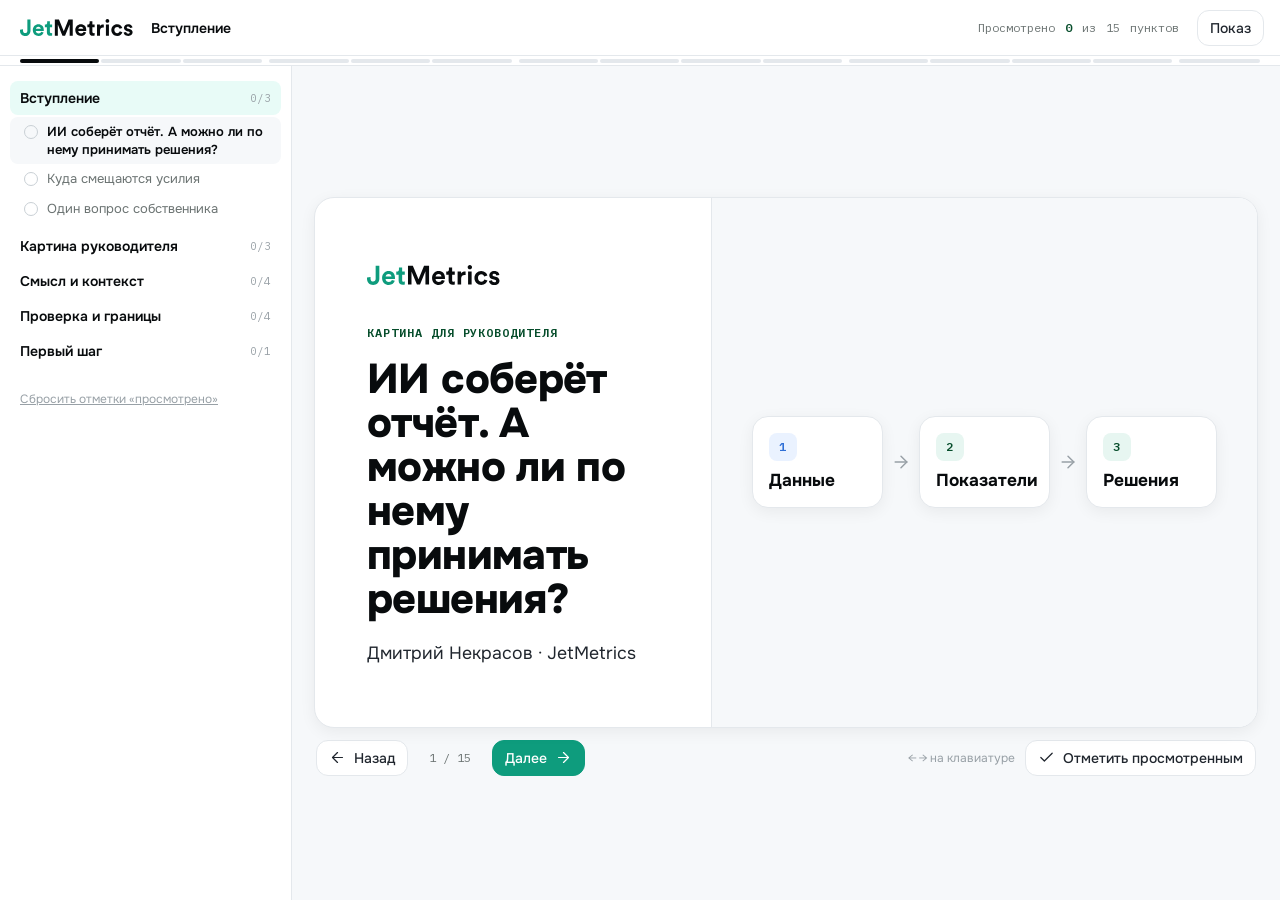
==== index.html @ c85885a0 "Create MIPIF analytics presentation" ====
<!doctype html>
<html lang="ru">
<head>
<meta charset="utf-8">
<meta name="viewport" content="width=device-width, initial-scale=1">
<meta name="robots" content="noindex,nofollow">
<meta name="theme-color" content="#F6F8FA">
<title>ИИ в аналитике и отчётности девелопера · JetMetrics</title>
<style>
@font-face{font-family:Onest;src:url([data-uri]) format('woff2');font-style:normal;font-weight:100 900;font-display:swap}
@font-face{font-family:'IBM Plex Mono';src:url([data-uri]) format('woff2');font-style:normal;font-weight:400;font-display:swap}
@font-face{font-family:'IBM Plex Mono';src:url([data-uri]) format('woff2');font-style:normal;font-weight:600;font-display:swap}


:root{
  --jm-green:#0E9C7D;--jm-green-press:#0B7D64;--jm-green-deep:#064D2B;--jm-green-tint:#E7F6F1;--jm-green-tint-soft:#E8FBF7;
  --jm-coral:#FF5C60;--jm-coral-text:#DC4048;--jm-coral-tint:#FDE9EA;
  --jm-yellow:#FFC700;--jm-yellow-text:#A07A00;--jm-yellow-tint:#FFF4D6;
  --jm-blue:#4991FF;--jm-blue-text:#2F6FD6;--jm-blue-tint:#EAF2FF;
  --jm-purple:#9B6BDF;--jm-purple-tint:#F3ECFC;
  --jm-ink:#080B0D;--jm-text:#20262E;--jm-muted:#6B7372;--jm-faint:#98A0A6;
  --jm-line:#E4E8EC;--jm-line-soft:#EEF1F3;--jm-bg:#F6F8FA;--jm-surface:#FFFFFF;
  --jm-font-sans:'Onest',system-ui,-apple-system,'Segoe UI',Roboto,sans-serif;
  --jm-font-mono:'IBM Plex Mono',ui-monospace,Menlo,Consolas,monospace;
  --jm-r-sm:8px;--jm-r-md:12px;--jm-r-lg:16px;--jm-r-xl:20px;--jm-r-pill:999px;
  --jm-e2:0 4px 16px rgba(8,11,13,.06);--jm-e3:0 10px 32px rgba(8,11,13,.10);
  --jm-ease:cubic-bezier(.2,.6,.2,1);
  color-scheme:light;
}
.tone-good{--c:var(--jm-green);--ct:var(--jm-green-deep);--cb:var(--jm-green-tint)}
.tone-bad{--c:var(--jm-coral);--ct:var(--jm-coral-text);--cb:var(--jm-coral-tint)}
.tone-fix{--c:var(--jm-yellow);--ct:var(--jm-yellow-text);--cb:var(--jm-yellow-tint)}
.tone-info{--c:var(--jm-blue);--ct:var(--jm-blue-text);--cb:var(--jm-blue-tint)}
.tone-mute{--c:#8A9399;--ct:#4E575C;--cb:#EEF1F3}
.tone-own{--c:var(--jm-purple);--ct:#6A3FB0;--cb:var(--jm-purple-tint)}
.tone-line{--c:#B8C0C6;--ct:#5A6368;--cb:#FFFFFF}
.tone-cover,.tone-end{--c:var(--jm-green);--ct:var(--jm-green-deep);--cb:var(--jm-green-tint)}
*{box-sizing:border-box}
html,body{margin:0;height:100%}
body{font-family:var(--jm-font-sans);color:var(--jm-text);background:var(--jm-bg);-webkit-font-smoothing:antialiased;overflow:hidden}
button{font:inherit;cursor:pointer;color:inherit}
a{color:var(--jm-green-deep)}
.ic{width:20px;height:20px;flex:none}
.app{display:grid;grid-template-rows:56px 10px minmax(0,1fr);height:100vh;height:100dvh}

/* шапка */
.top{display:flex;align-items:center;gap:18px;padding:0 16px 0 20px;background:#fff;border-bottom:1px solid var(--jm-line);min-width:0}
.brand{display:flex;align-items:center;gap:12px;flex:none}
.brand .jm-logo{height:17px;width:auto;display:block}.brand .ax-logo{height:21px;width:auto;display:block}
.brand .sep{width:1px;height:20px;background:var(--jm-line)}
.crumb{flex:1;min-width:0;font-size:.875rem;color:var(--jm-muted);white-space:nowrap;overflow:hidden;text-overflow:ellipsis}
.crumb b{color:var(--jm-ink);font-weight:600}
.prog{display:flex;align-items:center;gap:10px;font-family:var(--jm-font-mono);font-size:.75rem;color:var(--jm-muted);flex:none}
.prog b{color:var(--jm-green-deep);font-weight:600}
.ibtn{display:inline-flex;align-items:center;gap:8px;height:36px;padding:0 12px;border-radius:var(--jm-r-md);border:1px solid var(--jm-line);background:#fff;font-size:.875rem;font-weight:500}
.ibtn:hover{border-color:#CBD3D9}
.ibtn.menu{display:none}

/* полоса прогресса: сегмент = слайд */
.segs{display:flex;gap:2px;padding:3px 20px 3px;background:#fff;border-bottom:1px solid var(--jm-line)}
.segs .g{display:flex;gap:2px;flex:var(--n) 1 0;min-width:0}
.segs .g+.g{margin-left:5px}
.segs button{flex:1;min-width:2px;height:4px;border:0;padding:0;border-radius:2px;background:var(--jm-line);transition:background .3s}
.segs button.seen{background:var(--jm-green)}
.segs button.cur{background:var(--jm-ink);height:4px}
.segs button:hover{background:var(--jm-green-press)}

.main{display:grid;grid-template-columns:292px minmax(0,1fr);min-height:0}
/* оглавление */
.side{background:#fff;border-right:1px solid var(--jm-line);overflow:auto;padding:14px 10px 24px}
.sd-part{font-family:var(--jm-font-mono);font-size:.6875rem;letter-spacing:.08em;text-transform:uppercase;color:var(--jm-faint);font-weight:600;margin:18px 10px 6px}
.sd-part:first-child{margin-top:4px}
.sd-sec{margin:1px 0}
.sd-h{display:flex;align-items:center;gap:8px;width:100%;text-align:left;border:0;background:none;padding:8px 10px;border-radius:var(--jm-r-sm);font-size:.875rem;font-weight:600;color:var(--jm-ink)}
.sd-h:hover{background:var(--jm-bg)}
.sd-h .t{flex:1;min-width:0}
.sd-h .c{font-family:var(--jm-font-mono);font-size:.6875rem;font-weight:500;color:var(--jm-faint);flex:none}
.sd-h .c.done{color:var(--jm-green)}
.sd-sec.cur>.sd-h{background:var(--jm-green-tint-soft)}
.sd-sec ol{list-style:none;margin:2px 0 6px;padding:0;display:none}
.sd-sec.open ol{display:block}
.sd-sec li{display:flex;gap:9px;align-items:flex-start;padding:6px 10px 6px 14px;border-radius:var(--jm-r-sm);font-size:.8125rem;line-height:1.35;color:var(--jm-muted);cursor:pointer}
.sd-sec li:hover{background:var(--jm-bg);color:var(--jm-text)}
.sd-sec li i{width:14px;height:14px;border-radius:50%;border:1.5px solid #C9D0D5;flex:none;margin-top:2px;position:relative}
.sd-sec li.seen i{background:var(--jm-green);border-color:var(--jm-green)}
.sd-sec li.seen i::after{content:'';position:absolute;left:3.5px;top:1px;width:3px;height:6px;border:solid #fff;border-width:0 1.5px 1.5px 0;transform:rotate(45deg)}
.sd-sec li.cur{background:var(--jm-bg);color:var(--jm-ink);font-weight:600}
.sd-reset{margin:22px 10px 0;font-size:.75rem;color:var(--jm-faint);background:none;border:0;padding:0;text-decoration:underline}
.warns{margin:0 4px 12px;padding:10px 12px;border-radius:var(--jm-r-md);background:var(--jm-coral-tint);color:var(--jm-coral-text);font-size:.75rem}
.warns ul{margin:6px 0 0;padding-left:16px}

/* слайды */
.deck{position:relative;min-height:0;display:flex;flex-direction:column;padding:18px 22px 12px}
.slides{flex:1;min-height:0;position:relative}
.slide{position:absolute;inset:0;display:none;background:#fff;border:1px solid var(--jm-line);border-radius:var(--jm-r-xl);box-shadow:var(--jm-e2);overflow:hidden}
.slide.is-active{display:grid;grid-template-columns:minmax(320px,34%) minmax(0,1fr);animation:fade .3s var(--jm-ease)}
@keyframes fade{from{opacity:0;transform:translateY(6px)}to{opacity:1;transform:none}}
.txt{padding:34px 34px 28px 38px;overflow:auto;display:flex;flex-direction:column;gap:14px;min-height:0}
.txt>*{margin:0}
.eyebrow{display:flex;flex-wrap:wrap;align-items:center;gap:8px;font-family:var(--jm-font-mono);font-size:.6875rem;letter-spacing:.07em;text-transform:uppercase;color:var(--jm-muted);font-weight:600}
.eyebrow .sec{margin-right:4px}
.tchip,.schip{display:inline-flex;align-items:center;height:22px;padding:0 9px;border-radius:var(--jm-r-pill);font-size:.625rem;letter-spacing:.06em}
.tchip{background:var(--cb);color:var(--ct)}
.schip{border:1px solid currentColor}
.schip.crit{background:var(--jm-coral);border-color:var(--jm-coral);color:#fff}
.schip.mid{color:var(--jm-coral-text)}
.schip.low{color:var(--jm-muted)}
h1{font-size:2.6rem;line-height:1.06;font-weight:800;color:var(--jm-ink);letter-spacing:-.015em}
h2{font-size:1.625rem;line-height:1.16;font-weight:800;color:var(--jm-ink);letter-spacing:-.01em}
.txt p{line-height:1.55;font-size:.9688rem}
.txt p.lead{font-size:1.0625rem;color:var(--jm-text)}
.txt ul,.txt ol{margin:0;padding-left:20px;line-height:1.5;font-size:.9375rem}
.txt li+li{margin-top:5px}
.txt table{border-collapse:collapse;font-size:.8125rem;width:100%}
.txt th,.txt td{border-bottom:1px solid var(--jm-line);padding:6px 8px;text-align:left;vertical-align:top}
.txt th{font-family:var(--jm-font-mono);font-size:.6875rem;text-transform:uppercase;letter-spacing:.05em;color:var(--jm-muted)}
.txt strong{color:var(--jm-ink)}
.blk{background:var(--cb,var(--jm-bg));border-radius:var(--jm-r-md);padding:12px 16px}
.blk p{margin:0;font-size:.9375rem}
.blk p+p{margin-top:8px}
.blk-label{font-family:var(--jm-font-mono);font-size:.625rem;letter-spacing:.08em;text-transform:uppercase;color:var(--ct,var(--jm-muted));font-weight:600;margin-bottom:6px}
.blk-ex{--c:#B8C0C6;--ct:#5A6368;--cb:var(--jm-bg)}
.blk-ok{--c:var(--jm-green);--ct:var(--jm-green-deep);--cb:var(--jm-green-tint-soft)}
.blk-why{--c:var(--jm-coral);--ct:var(--jm-coral-text);--cb:#FFF5F5}
.blk-note{--c:var(--jm-yellow);--ct:var(--jm-yellow-text);--cb:#FFFBEE}
.blk-q{--c:var(--jm-blue);--ct:var(--jm-blue-text);--cb:#F5F9FF}
.note{font-size:.8125rem;line-height:1.45;background:#FFF8DC;border:1px dashed #E0B800;border-radius:var(--jm-r-md);padding:8px 12px;color:#5C4A00}
.draft-line{font-family:var(--jm-font-mono);font-size:.6875rem;color:var(--jm-faint)}
.draft-line a{color:var(--jm-faint)}
.draft-tag{position:absolute;left:12px;top:10px;font-family:var(--jm-font-mono);font-size:.625rem;color:var(--jm-faint)}

/* обложка и финал */
.slide.t-cover.is-active,.slide.t-end.is-active{grid-template-columns:minmax(360px,42%) minmax(0,1fr)}
.t-cover .txt,.t-end .txt{justify-content:center;padding:48px 44px 40px 52px;gap:18px}
.cover-brand{display:flex;align-items:center;gap:14px;margin-bottom:22px}
.cover-brand .jm-logo{height:20px}.cover-brand .ax-logo{height:26px}.cover-brand .sep{width:1px;height:24px;background:var(--jm-line)}
.cover-kicker{font-family:var(--jm-font-mono);font-size:.75rem;letter-spacing:.08em;text-transform:uppercase;color:var(--jm-green-deep);font-weight:600}
.cover-meta{font-family:var(--jm-font-mono);font-size:.75rem;color:var(--jm-muted);margin-top:12px}

/* визуал */
.vis{position:relative;background:var(--jm-bg);border-left:1px solid var(--jm-line);min-height:0;overflow:hidden}
.vis-empty{position:absolute;inset:0;display:grid;place-items:center;color:var(--jm-coral-text);font-family:var(--jm-font-mono);font-size:.8125rem}
.b-host{position:absolute;inset:0;cursor:grab;touch-action:none}
.b-host.drag{cursor:grabbing}
.b-host svg{width:100%;height:100%;display:block;background:#fff}
.b-ctr{position:absolute;right:12px;bottom:12px;display:flex;gap:4px;background:#fff;border:1px solid var(--jm-line);border-radius:var(--jm-r-md);padding:3px;box-shadow:var(--jm-e2)}
.b-ctr button{width:32px;height:32px;border:0;background:none;border-radius:var(--jm-r-sm);display:grid;place-items:center;color:var(--jm-muted)}
.b-ctr button:hover{background:var(--jm-bg);color:var(--jm-ink)}
.b-ctr .ic{width:17px;height:17px}
.b-hint{position:absolute;left:12px;bottom:14px;max-width:min(380px,calc(100% - 200px));font-size:.6875rem;line-height:1.35;color:var(--jm-faint);pointer-events:none}
.b-cap{position:absolute;left:12px;top:12px;max-width:min(70%,520px);background:rgba(255,255,255,.94);border:1px solid var(--jm-line);border-radius:var(--jm-r-md);padding:7px 11px;font-size:.8125rem;line-height:1.4;box-shadow:var(--jm-e2)}
.b-cap p{margin:0}
.b-legend{position:absolute;left:12px;top:12px;display:flex;flex-direction:column;gap:6px;background:rgba(255,255,255,.95);border:1px solid var(--jm-line);border-radius:var(--jm-r-md);padding:10px 12px;box-shadow:var(--jm-e2);font-size:.8125rem;max-width:300px}
.b-legend .lg{display:flex;align-items:center;gap:8px;line-height:1.3;text-align:left;border:0;background:none;padding:2px 0}
.b-legend .lg i{width:12px;height:12px;border-radius:3px;background:var(--cb);border:2px solid var(--c);flex:none}
.b-legend.inter .lg{cursor:pointer;border-radius:6px;padding:3px 6px;margin:0 -6px}
.b-legend.inter .lg:hover{background:var(--jm-bg)}
.b-legend.inter .lg.off{opacity:.35}
.b-legend .lg b{font-family:var(--jm-font-mono);font-weight:500;color:var(--jm-faint);font-size:.6875rem}
.b-lbls{position:absolute;inset:0;pointer-events:none;z-index:3;overflow:hidden}
.b-lbls .lb{position:absolute;transform:translate(-50%,-50%);background:#fff;border:2px solid var(--c);border-radius:8px;padding:4px 7px;font-size:11.5px;line-height:1.25;font-weight:600;color:var(--jm-ink);text-align:center;box-shadow:var(--jm-e2);animation:lbin .4s 1s both;transition:opacity .2s}
.b-lbls .lb.acc{background:var(--cb)}
.b-lbls .lb.hide,.b-lbls .lb.crowd{visibility:hidden}
@keyframes lbin{from{opacity:0}to{opacity:1}}
.b-pop{position:absolute;z-index:5;max-width:320px;background:#fff;border:1px solid var(--jm-line);border-radius:var(--jm-r-md);box-shadow:var(--jm-e3);padding:12px 14px;font-size:.8125rem;line-height:1.45;pointer-events:none}
.b-pop .k{display:inline-block;font-family:var(--jm-font-mono);font-size:.625rem;letter-spacing:.06em;text-transform:uppercase;padding:2px 8px;border-radius:var(--jm-r-pill);background:var(--cb);color:var(--ct);margin-bottom:6px}
.b-pop .t{font-weight:700;color:var(--jm-ink);margin-bottom:4px}
/* слой поверх доски */
#board .veil{fill:#F6F8FA;opacity:0;animation:veil .7s .35s var(--jm-ease) forwards}
@keyframes veil{to{opacity:.84}}
#board .fr{fill:none;stroke:var(--c);stroke-width:3px;vector-effect:non-scaling-stroke;opacity:0;animation:frin .5s .55s var(--jm-ease) forwards}
#board .fr.acc{stroke-width:4.5px;animation:frin .5s .55s var(--jm-ease) forwards,pulse 1.8s 1.1s ease-in-out infinite}
@keyframes frin{to{opacity:1}}
@keyframes pulse{0%,100%{stroke-opacity:1}50%{stroke-opacity:.35}}
#board .halo{fill:var(--c);opacity:0;animation:halo .6s .6s forwards}
@keyframes halo{to{opacity:.12}}
#board .a-hl path{stroke:var(--c);stroke-width:4px}
#board .a-hl path[data-h]{fill:var(--c)}
#board .a-hl{opacity:0;animation:frin .5s .8s forwards}
#board .ly{fill:var(--cb);fill-opacity:.85;stroke:var(--c);stroke-width:3px;vector-effect:non-scaling-stroke;opacity:0;animation:frin .6s var(--d) var(--jm-ease) forwards}
#board .ly-veil{fill:#fff;opacity:.55}
#board .ib{fill:var(--cb);fill-opacity:.6;stroke:var(--c);stroke-width:2px;vector-effect:non-scaling-stroke;cursor:pointer;transition:fill-opacity .2s,opacity .2s}
#board .ib:hover{fill-opacity:.95;stroke-width:4px}
#board .ib.off{opacity:.12}
#board .pin circle{fill:var(--jm-ink);stroke:#fff;stroke-width:2.5px}
#board .pin text{fill:#fff;font:700 14px var(--jm-font-mono);text-anchor:middle;dominant-baseline:central}
#board .pin{opacity:0;animation:frin .4s 1s forwards}
#board .idl{font:600 12px var(--jm-font-mono);fill:var(--ct)}

/* схемы */
.sc-wrap{position:absolute;inset:0;display:flex;flex-direction:column;justify-content:center;padding:36px 40px;overflow:auto}
.sc{width:100%;max-width:860px;margin:0 auto}
.sc-foot{max-width:860px;margin:14px auto 0;width:100%;font-size:.75rem;color:var(--jm-muted);font-style:italic}
.sc-foot p{margin:0}
.anim{opacity:0}
.slide.is-active .anim{animation:rise .55s var(--jm-ease) both;animation-delay:var(--d,0s)}
@keyframes rise{from{opacity:0;transform:translateY(10px)}to{opacity:1;transform:none}}
.ichip{width:40px;height:40px;border-radius:var(--jm-r-md);display:grid;place-items:center;background:var(--cb);color:var(--c);flex:none}
.ichip .ic{width:20px;height:20px}
.ichip.sm{width:26px;height:26px;border-radius:8px}.ichip.sm .ic{width:15px;height:15px}
.tone-fix .ichip,.ichip.tone-fix{color:var(--ct)}
/* карточки */
.sc-cards{display:grid;gap:14px;grid-template-columns:repeat(auto-fit,minmax(200px,1fr))}
.sc-cards.n4,.sc-cards.n2{grid-template-columns:repeat(2,1fr)}
.sc-card{background:#fff;border:1px solid var(--jm-line);border-radius:var(--jm-r-lg);padding:18px 18px 16px;display:flex;flex-direction:column;gap:8px;box-shadow:var(--jm-e2)}
.sc-card .t{font-weight:700;color:var(--jm-ink);font-size:1rem;line-height:1.3}
.sc-card .x{font-size:.875rem;line-height:1.45;color:var(--jm-text)}
.sc-card p{margin:0}
/* шаги */
.sc-steps{display:flex;align-items:stretch;gap:8px}
.sc-step{flex:1;background:#fff;border:1px solid var(--jm-line);border-radius:var(--jm-r-lg);padding:16px;display:flex;flex-direction:column;gap:8px;box-shadow:var(--jm-e2);min-width:0}
.sc-step .n{width:28px;height:28px;border-radius:8px;display:grid;place-items:center;background:var(--cb);color:var(--ct);font:600 .75rem var(--jm-font-mono)}
.sc-step .t{font-weight:700;color:var(--jm-ink);line-height:1.3;font-size:.9375rem}
.sc-step .x{font-size:.8125rem;line-height:1.45}
.sc-step p{margin:0}
.sc-arrow{display:grid;place-items:center;color:var(--jm-faint);flex:none}
/* пять шагов и больше в ряд не помещаются — столбиком, шаг строкой */
.sc-steps.n5,.sc-steps.n6{flex-direction:column;gap:2px}
.sc-steps.n5 .sc-arrow,.sc-steps.n6 .sc-arrow{height:16px}.sc-steps.n5 .sc-arrow .ic,.sc-steps.n6 .sc-arrow .ic{transform:rotate(90deg)}
.sc-steps.n5 .sc-step,.sc-steps.n6 .sc-step{display:grid;grid-template-columns:28px minmax(110px,150px) 1fr;align-items:center;column-gap:14px;padding:12px 16px}
/* поток */
.sc-flow{display:grid;grid-template-columns:1fr 70px 1fr;gap:10px 0;align-items:center}
.sc-flow .fh{font-family:var(--jm-font-mono);font-size:.6875rem;letter-spacing:.07em;text-transform:uppercase;color:var(--jm-muted);font-weight:600;padding:0 4px 4px}
.sc-flow .fh p{margin:0}
.sc-flow .fa,.sc-flow .fb{background:#fff;border:1px solid var(--jm-line);border-radius:var(--jm-r-md);padding:11px 14px;font-size:.875rem;line-height:1.35;box-shadow:var(--jm-e2)}
.sc-flow .fb{background:var(--cb);border-color:transparent;box-shadow:none;font-weight:600;color:var(--jm-ink)}
.sc-flow p{margin:0}
.sc-flow .fl{position:relative;height:20px;color:var(--c);display:flex;align-items:center}
.sc-flow .fl i{position:absolute;left:6px;right:14px;top:50%;height:2px;background:var(--c);transform-origin:left;transform:scaleX(0)}
.slide.is-active .sc-flow .fl i{animation:grow .4s var(--d) var(--jm-ease) forwards}
.sc-flow .fl .ic{position:absolute;right:0;width:18px;height:18px}
@keyframes grow{to{transform:scaleX(1)}}
/* дерево слева направо */
.sc-trees{display:flex;flex-direction:column;gap:26px}
.sc-trees.n2{gap:30px}
.sc-tree .cap{font-family:var(--jm-font-mono);font-size:.6875rem;letter-spacing:.07em;text-transform:uppercase;color:var(--jm-muted);font-weight:600;margin-bottom:10px}
.sc-tree .cap p{margin:0}
.sc-tree ul{list-style:none;margin:0 0 0 28px;padding:0;position:relative;display:flex;flex-direction:column}
.sc-tree ul.root{margin-left:0}
.sc-tree ul:not(.root)::before{content:'';position:absolute;left:-28px;top:50%;width:28px;border-top:2px solid #B8C0C6}
.sc-tree li{display:flex;align-items:center;position:relative;padding:7px 0 7px 24px}
.sc-tree ul.root>li{padding-left:0}
.sc-tree li::before{content:'';position:absolute;left:0;top:0;bottom:0;border-left:2px solid #B8C0C6}
.sc-tree li:first-child::before{top:50%}
.sc-tree li:last-child::before{bottom:50%}
.sc-tree li:only-child::before{display:none}
.sc-tree li::after{content:'';position:absolute;left:0;top:50%;width:24px;border-top:2px solid #B8C0C6}
.sc-tree ul.root>li::before,.sc-tree ul.root>li::after{display:none}
.sc-tree li.inf::after{border-top-style:dashed}
.sc-tree .tn{background:#fff;border:1.5px solid #CBD3D9;border-radius:var(--jm-r-md);padding:11px 15px;font-size:.9688rem;line-height:1.3;font-weight:600;color:var(--jm-ink);box-shadow:var(--jm-e2);max-width:250px;flex:none}
.sc-tree .tn p{margin:0}
.sc-tree ul.root>li>.tn{background:var(--jm-green-deep);color:#fff;border-color:var(--jm-green-deep)}
.sc-tree li.inf>.tn{border-style:dashed;font-weight:500}
.sc-tree li.acc>.tn{border-color:var(--jm-coral);box-shadow:0 0 0 4px var(--jm-coral-tint)}
.sc-tree .op{position:absolute;left:-10px;bottom:-11px;width:20px;height:20px;border-radius:50%;background:#fff;border:1.5px solid #B8C0C6;display:grid;place-items:center;font:700 .75rem var(--jm-font-mono);color:var(--jm-muted);z-index:1}
.sc-tree li:last-child>.op{display:none}
/* счёт */
.sc-count{display:grid;gap:14px;grid-template-columns:repeat(auto-fit,minmax(170px,1fr))}
.sc-num{background:#fff;border:1px solid var(--jm-line);border-radius:var(--jm-r-lg);padding:18px 18px 16px;box-shadow:var(--jm-e2)}
.sc-num .v{font-size:2.6rem;font-weight:800;line-height:1;color:var(--ct);letter-spacing:-.02em}
.sc-num .x{font-size:.875rem;line-height:1.4;margin-top:8px}
.sc-num p{margin:0}
/* рычаг */
.sc-lever{display:grid;grid-template-columns:1fr auto 1fr;gap:18px;align-items:center}
.lv-col{display:flex;flex-direction:column;gap:10px}
.lv-c{background:var(--jm-ink);color:#fff;border-radius:var(--jm-r-lg);padding:18px 20px;font-weight:700;text-align:center;max-width:220px;line-height:1.3}
.lv-c p{margin:0}
.lv-e{display:flex;gap:10px;align-items:flex-start;background:#fff;border:1px solid var(--jm-line);border-radius:var(--jm-r-md);padding:11px 13px;font-size:.875rem;line-height:1.4;box-shadow:var(--jm-e2)}
.lv-e p{margin:0}
.lv-e .sg{font:700 1rem var(--jm-font-mono);color:var(--ct);flex:none;width:14px}
/* сравнение */
.sc-compare{display:flex;flex-direction:column;gap:12px}
.cmp-h,.cmp-r{display:grid;grid-template-columns:minmax(140px,1.1fr) 1fr 1fr;gap:14px;align-items:center}
.cmp-h div{font-family:var(--jm-font-mono);font-size:.6875rem;letter-spacing:.07em;text-transform:uppercase;color:var(--jm-muted);font-weight:600}
.cmp-h p,.cmp-r p{margin:0}
.cmp-r .nm{font-size:.9375rem;font-weight:600;color:var(--jm-ink);line-height:1.3}
.cmp-r .bar{position:relative;height:34px;background:var(--jm-line-soft);border-radius:8px;overflow:hidden}
.cmp-r .bar i{position:absolute;left:0;top:0;bottom:0;width:0;background:#B8C0C6;border-radius:8px}
.cmp-r .bar.tone-good i,.cmp-r .bar.tone-bad i,.cmp-r .bar.tone-fix i,.cmp-r .bar.tone-info i{background:var(--c)}
.slide.is-active .cmp-r .bar i{animation:bar .8s var(--bd,.5s) var(--jm-ease) forwards}
@keyframes bar{to{width:var(--w)}}
.cmp-r .bar b{position:absolute;left:10px;top:50%;transform:translateY(-50%);font:600 .8125rem var(--jm-font-mono);color:var(--jm-ink);text-shadow:0 0 6px #fff}
/* разрез */
.sc-dim{display:flex;flex-direction:column;gap:14px}
.dm-t{font-weight:800;font-size:1.25rem;color:var(--jm-ink)}
.dm-t p{margin:0}
.dm-chips{display:flex;flex-wrap:wrap;gap:6px}
.dm-chip{border:1px solid var(--jm-line);background:#fff;border-radius:var(--jm-r-pill);padding:6px 13px;font-size:.8125rem}
.dm-chip p{margin:0}
.dm-chip.on{background:var(--jm-blue-tint);border-color:var(--jm-blue);color:var(--jm-blue-text);font-weight:600}
.dm-ps{position:relative;min-height:150px}
.dm-p{display:none;flex-direction:column;gap:9px}
.dm-p.on{display:flex;animation:fade .35s var(--jm-ease)}
.dm-r{display:grid;grid-template-columns:minmax(150px,1fr) 2fr;gap:12px;align-items:center}
.dm-r .nm{font-size:.875rem;line-height:1.3}
.dm-r .nm p{margin:0}
.dm-r .bar{position:relative;height:26px;background:var(--jm-line-soft);border-radius:7px;overflow:hidden}
.dm-r .bar b{position:absolute;left:10px;top:50%;transform:translateY(-50%);font:600 .8125rem var(--jm-font-mono);color:#fff}
.dm-r .bar i{display:block;height:100%;width:0;background:var(--jm-blue);border-radius:7px;animation:bar .7s .1s var(--jm-ease) forwards}
/* статусы */
.sc-status table{width:100%;border-collapse:separate;border-spacing:0;background:#fff;border:1px solid var(--jm-line);border-radius:var(--jm-r-lg);overflow:hidden;box-shadow:var(--jm-e2);font-size:.875rem}
.sc-status th{font-family:var(--jm-font-mono);font-size:.625rem;letter-spacing:.06em;text-transform:uppercase;color:var(--jm-muted);font-weight:600;text-align:left;padding:10px 12px;background:var(--jm-bg);border-bottom:1px solid var(--jm-line)}
.sc-status td{padding:10px 12px;border-bottom:1px solid var(--jm-line-soft);line-height:1.35;vertical-align:middle}
.sc-status tr:last-child td{border-bottom:0}
.sc-status td.st{text-align:center;width:1%}
.sc-status td:first-child{font-weight:600;color:var(--jm-ink)}
.sc-status p{margin:0}
/* карточка метрики */
.sc-mcard{display:flex;justify-content:center}
.mc{width:100%;max-width:560px;background:#fff;border:1px solid var(--jm-line);border-radius:var(--jm-r-lg);box-shadow:var(--jm-e3);padding:20px 22px}
.mc-t{font-size:1.25rem;font-weight:800;color:var(--jm-ink);margin-bottom:10px}
.mc-t p,.mc-f p{margin:0}
.mc-f{display:grid;grid-template-columns:150px 1fr;gap:12px;padding:9px 0;border-top:1px solid var(--jm-line-soft);font-size:.875rem;line-height:1.4}
.mc-f .k{font-family:var(--jm-font-mono);font-size:.6875rem;letter-spacing:.05em;text-transform:uppercase;color:var(--jm-muted);font-weight:600;padding-top:2px}
/* хаб */
.sc-hub{position:relative;aspect-ratio:1.45;max-width:760px}
.hb-c{position:absolute;left:50%;top:50%;transform:translate(-50%,-50%);background:var(--jm-green-deep);color:#fff;border-radius:var(--jm-r-lg);padding:16px 18px;text-align:center;width:200px;display:flex;flex-direction:column;align-items:center;gap:6px;z-index:2;box-shadow:var(--jm-e3)}
.slide.is-active .hb-c.anim{animation:pop .5s var(--d) var(--jm-ease) both}
@keyframes pop{from{opacity:0;transform:translate(-50%,-50%) scale(.9)}to{opacity:1;transform:translate(-50%,-50%)}}
.hb-c .t{font-weight:800}.hb-c .x{font-size:.75rem;opacity:.85}.hb-c p{margin:0}
.hb-c .ichip{background:rgba(255,255,255,.14);color:#fff}
.hb-i{position:absolute;transform:translate(-50%,-50%);width:180px;background:#fff;border:1px solid var(--jm-line);border-radius:var(--jm-r-md);padding:10px 12px;box-shadow:var(--jm-e2);display:flex;flex-direction:column;align-items:center;text-align:center;gap:4px;z-index:2}
.slide.is-active .hb-i.anim{animation:pop .45s var(--d) var(--jm-ease) both}
.hb-i .t{font-weight:700;font-size:.875rem;color:var(--jm-ink)}.hb-i .x{font-size:.75rem;color:var(--jm-muted);line-height:1.35}.hb-i p{margin:0}
.hb-i .ichip{width:32px;height:32px}
.hb-l{position:absolute;left:50%;top:50%;width:34%;height:2px;background:#CBD3D9;transform-origin:0 50%;transform:rotate(var(--a)) scaleX(0);z-index:1}
.slide.is-active .hb-l.anim{animation:spoke .5s var(--d) var(--jm-ease) forwards;opacity:1}
@keyframes spoke{to{transform:rotate(var(--a)) scaleX(1)}}
/* картинка */
.im{position:absolute;inset:24px;display:grid;place-items:center}
.im img{max-width:100%;max-height:100%;border-radius:var(--jm-r-md);box-shadow:var(--jm-e3);background:#fff}

/* низ */
.foot{display:flex;align-items:center;gap:10px;padding:12px 2px 0}
.foot .cnt{font-family:var(--jm-font-mono);font-size:.75rem;color:var(--jm-muted);min-width:64px;text-align:center}
.foot .sp{flex:1}
.foot .kb{font-size:.75rem;color:var(--jm-faint)}
.ibtn.next{background:var(--jm-green);border-color:var(--jm-green);color:#fff}
.ibtn.next:hover{background:var(--jm-green-press)}
.ibtn.seen-t.on{background:var(--jm-green-tint);border-color:#BFE3D7;color:var(--jm-green-deep)}
.ibtn .ic{width:17px;height:17px}
.scrim{display:none}

@media (max-width:1180px){
  .main{grid-template-columns:minmax(0,1fr)}
  .side{position:fixed;left:0;top:66px;bottom:0;width:300px;z-index:40;transform:translateX(-102%);transition:transform .25s var(--jm-ease);box-shadow:var(--jm-e3)}
  body.side-open .side{transform:none}
  body.side-open .scrim{display:block;position:fixed;inset:66px 0 0 0;background:rgba(8,11,13,.18);z-index:39}
  .ibtn.menu{display:inline-flex}
}
@media (max-width:820px){
  body{overflow:auto}
  .app{height:auto;min-height:100dvh;grid-template-rows:auto auto auto}
  .top{gap:10px;padding:8px 12px;flex-wrap:wrap}
  .crumb{order:3;flex-basis:100%;font-size:.8125rem}
  .prog .lbl{display:none}
  .segs{padding:3px 12px}
  .deck{padding:12px 12px 10px}
  .slides{position:static}
  .slide{position:static}
  .slide.is-active{display:flex;flex-direction:column-reverse}
  .slide.t-cover.is-active,.slide.t-end.is-active{display:flex}
  .vis{height:52vh;border-left:0;border-bottom:1px solid var(--jm-line)}
  .txt{padding:22px 18px 22px;overflow:visible}
  .t-cover .txt,.t-end .txt{padding:26px 18px}
  h1{font-size:1.9rem}h2{font-size:1.3rem}
  .sc-wrap{padding:18px 16px}
  .sc-steps{flex-direction:column}.sc-arrow{transform:rotate(90deg)}
  .sc-cards.n4,.sc-cards.n2{grid-template-columns:1fr}
  .sc-flow{grid-template-columns:1fr 36px 1fr}
  .sc-lever{grid-template-columns:1fr}
  .sc-hub{aspect-ratio:auto;display:flex;flex-direction:column;gap:8px}
  .hb-c,.hb-i{position:static;transform:none;width:auto}
  .hb-l{display:none}
  .foot{position:sticky;bottom:0;background:var(--jm-bg);padding:10px 0}
  .foot .kb,.foot .seen-t span{display:none}
  .foot{gap:6px}
  .foot .cnt{min-width:0}
  .side{top:0}
  body.side-open .scrim{inset:0}
  .b-hint{display:none}
}
@media (prefers-reduced-motion:reduce){
  .anim,.slide.is-active .anim{animation:none!important;opacity:1}
  #board *{animation-duration:.01s!important;animation-delay:0s!important}
}

/* Формат выступления и содержание кейса поверх стилей исходной презентации. */
@media (min-width:821px){
  .deck{align-items:center;justify-content:center}
  .slides{flex:none;aspect-ratio:16/9}
  .foot{flex:none}
  .txt h2{font-size:clamp(1.625rem,2.3vw,2.25rem)}
  .txt p.lead{font-size:clamp(1.0625rem,1.38vw,1.4rem)}
  .sc-card .t,.sc-step .t,.sc-tree .tn{font-size:clamp(1rem,1.35vw,1.35rem)}
  .sc-card .x,.sc-step .x,.sc-num .x{font-size:clamp(.875rem,1.15vw,1.15rem)}
}
.brand .jm-logo{max-width:172px}
.sc-cards.n7{grid-template-columns:repeat(2,minmax(0,1fr))}
.slide[data-i="3"] .sc-cards{grid-template-columns:repeat(2,minmax(0,1fr))}
.slide[data-i="3"] .sc-card{padding:14px 18px;gap:2px}
.slide[data-i="3"] .sc-card .t{font-size:clamp(1rem,1.2vw,1.25rem)}
.slide[data-i="9"] .sc-cards{grid-template-columns:1fr}
.slide[data-i="9"] .sc-card{flex-direction:row;align-items:center;padding:14px 18px}
.slide[data-i="9"] .sc-card .t{flex:1}
.slide[data-i="14"] .sc-steps{display:grid;grid-template-columns:repeat(2,minmax(0,1fr));gap:14px}
.slide[data-i="14"] .sc-steps .sc-arrow{display:none}
.slide[data-i="14"] .sc-step{min-width:0}
.tree-head{display:flex;gap:24px;color:var(--jm-muted);font-size:1rem;margin-bottom:20px}
.sc-tree .tn b{float:right;margin-left:30px;color:var(--jm-green-deep)}
.sc-tree ul.root>li>.tn{font-size:1.55rem;white-space:nowrap}
.sc-tree ul:not(.root){min-width:240px}
.causal-map .sc-step{align-items:center;text-align:center;justify-content:center;min-height:112px}
.causal-map .causal{color:var(--jm-blue)}
.causal-map .causal .ic{stroke-dasharray:3 3}
.other-factors{margin:26px 0 14px;color:var(--jm-muted);font-size:1rem;text-align:center}
.factor-row{display:flex;justify-content:center;gap:10px;flex-wrap:wrap}
.factor{display:inline-block;background:var(--jm-blue-tint);border-radius:var(--jm-r-md);padding:10px 16px;color:var(--jm-blue-text);font-size:1rem;font-weight:600}
.case-sources{text-align:center;font-style:normal}
.end-present{display:none}
body.presenting .app{grid-template-rows:minmax(0,1fr)}
body.presenting .top,body.presenting .segs,body.presenting .side,body.presenting .scrim{display:none!important}
body.presenting .main{grid-template-columns:minmax(0,1fr)}
body.presenting .deck{padding:0;justify-content:center}
body.presenting .slide{border-radius:0}
body.presenting .txt h2{font-size:clamp(2rem,3vw,2.8rem)}
body.presenting .txt p.lead{font-size:clamp(1.25rem,1.8vw,1.65rem)}
body.presenting .sc-card .t,body.presenting .sc-step .t,body.presenting .sc-tree .tn{font-size:clamp(1.3rem,2vw,2rem)}
body.presenting .slide[data-i="3"] .sc-card .t{font-size:clamp(1.3rem,2vw,2rem)}
body.presenting .sc-card .x,body.presenting .sc-step .x,body.presenting .sc-num .x{font-size:clamp(1.15rem,1.6vw,1.5rem)}
body.presenting .sc-num .v{font-size:clamp(2.6rem,4vw,4rem)}
body.presenting .tree-head,body.presenting .other-factors,body.presenting .factor,body.presenting .sc-foot{font-size:clamp(1.1rem,1.5vw,1.35rem)}
body.presenting .foot{position:absolute;bottom:8px;left:50%;transform:translateX(-50%);z-index:10;opacity:0;transition:opacity .2s;padding:8px 14px;background:rgba(246,248,250,.95);border:1px solid var(--jm-line);border-radius:var(--jm-r-md)}
body.presenting .foot:hover,body.presenting .foot:focus-within{opacity:1}
body.presenting .end-present{display:inline-flex}
@media (max-width:820px){
  .slides{width:100%!important;height:auto!important;aspect-ratio:auto}
  .foot{width:100%!important}
  .slide[data-i="3"] .sc-cards{grid-template-columns:repeat(2,minmax(0,1fr))}
  .slide[data-i="9"] .sc-cards{grid-template-columns:1fr}
  .slide[data-i="14"] .sc-steps{grid-template-columns:1fr}
  .sc-tree ul:not(.root){min-width:0}
  .sc-tree ul.root>li{display:block}
  .sc-tree ul.root>li>.tn{display:inline-block;font-size:1.25rem}
  .sc-tree ul:not(.root){margin:12px 0 0 12px}
  .sc-tree ul:not(.root)::before{display:none}
  .sc-tree ul:not(.root) .tn{max-width:none;flex:1}
  .sc-tree .tn b{margin-left:16px}
  .present{margin-left:auto}
  body.presenting .app{display:block;height:100dvh}
  body.presenting .main{display:block;height:100%}
  body.presenting .deck{height:100%;overflow:auto}
  body.presenting .slides{height:auto!important}
  body.presenting .foot{position:sticky;left:auto;transform:none;opacity:1;bottom:0}
}
@media print{
  html,body{height:auto;overflow:visible;background:white}
  .app,.main,.deck{display:block;height:auto;padding:0}
  .top,.segs,.side,.scrim,.foot{display:none!important}
  .slides{width:100%!important;height:auto!important;display:block;aspect-ratio:auto}
  .slide,.slide.is-active{display:grid!important;position:relative;width:100%;aspect-ratio:16/9;page-break-after:always;break-after:page;box-shadow:none;border:0;border-radius:0}
  .anim{opacity:1!important;animation:none!important}
  @page{size:landscape;margin:0}
}
</style>
</head>
<body class="client">
<div class="app">
  <header class="top">
    <button class="ibtn menu" type="button" aria-label="Разделы"><svg class="ic" aria-hidden="true"
 
  xmlns="http://www.w3.org/2000/svg"
 
 
  viewBox="0 0 24 24"
  fill="none"
  stroke="currentColor"
  stroke-width="1.75"
  stroke-linecap="round"
  stroke-linejoin="round"
>
  <line x1="4" x2="20" y1="12" y2="12" />
  <line x1="4" x2="20" y1="6" y2="6" />
  <line x1="4" x2="20" y1="18" y2="18" />
</svg>Разделы</button>
    <div class="brand"><svg class="jm-logo" viewBox="0 0 318 48" fill="none" xmlns="http://www.w3.org/2000/svg"><path d="M0 33.2357V30.2317L8.50411 28.6977V32.8522C8.56805 37.518 11.1896 39.6272 14.7703 39.6272C18.4789 39.6272 20.7807 37.0067 20.7807 33.0439V1.7257H29.6045V33.0439C29.6045 41.225 23.6581 48 14.8342 48C5.88254 48 0 42.1198 0 33.2357Z" fill="#0E9C7D"/><path d="M44.743 27.739H58.8099C58.6821 24.6072 56.636 21.5393 51.7765 21.5393C47.3646 21.5393 44.9348 24.8629 44.743 27.739ZM59.6412 35.9201L66.7386 38.0293C65.1401 43.4621 60.1527 48 52.4159 48C43.7839 48 36.1749 41.8003 36.1749 31.1904C36.1749 21.1558 43.5921 14.6365 51.6486 14.6365C61.3676 14.6365 67.1862 20.8362 67.1862 30.9348C67.1862 32.1491 67.0583 33.4274 67.0583 33.5553H44.5512C44.743 37.7097 48.2597 40.7137 52.4798 40.7137C56.4441 40.7137 58.6181 38.7324 59.6412 35.9201Z" fill="#0E9C7D"/><path d="M84.3692 6.19973V15.5952H90.6994V23.1372H84.3692V36.3036C84.3692 39.0519 85.6481 39.9467 88.0778 39.9467C89.1008 39.9467 90.2518 39.8189 90.6994 39.6911V46.7217C89.9321 47.0413 88.3975 47.4887 85.9038 47.4887C79.7655 47.4887 75.9291 43.8455 75.9291 37.7736V23.1372H70.2383V15.5952H71.8369C75.1618 15.5952 76.6964 13.4221 76.6964 10.6099V6.19973H84.3692Z" fill="#0E9C7D"/><path d="M148.952 47.0413H140.256V15.2756L127.212 47.0413H119.859L106.815 15.5313V47.0413H98.3752V1.7257H110.012L123.632 34.4501L136.931 1.7257H148.952V47.0413Z" fill="#080B0D"/><path d="M164.694 27.739H178.761C178.633 24.6072 176.587 21.5393 171.728 21.5393C167.316 21.5393 164.886 24.8629 164.694 27.739ZM179.592 35.9201L186.69 38.0293C185.091 43.4621 180.104 48 172.367 48C163.735 48 156.126 41.8003 156.126 31.1904C156.126 21.1558 163.543 14.6365 171.6 14.6365C181.319 14.6365 187.137 20.8362 187.137 30.9348C187.137 32.1491 187.01 33.4274 187.01 33.5553H164.502C164.694 37.7097 168.211 40.7137 172.431 40.7137C176.395 40.7137 178.569 38.7324 179.592 35.9201Z" fill="#080B0D"/><path d="M204.32 6.19973V15.5952H210.651V23.1372H204.32V36.3036C204.32 39.0519 205.599 39.9467 208.029 39.9467C209.052 39.9467 210.203 39.8189 210.651 39.6911V46.7217C209.883 47.0413 208.349 47.4887 205.855 47.4887C199.717 47.4887 195.88 43.8455 195.88 37.7736V23.1372H190.19V15.5952H191.788C195.113 15.5952 196.648 13.4221 196.648 10.6099V6.19973H204.32Z" fill="#080B0D"/><path d="M236.62 15.4674V24.032C235.66 23.8402 234.829 23.7763 234.062 23.7763C229.714 23.7763 225.941 25.8855 225.941 32.6605V47.0413H217.437V15.5952H225.686V20.261C227.604 16.1065 231.952 15.3395 234.637 15.3395C235.341 15.3395 235.98 15.4035 236.62 15.4674Z" fill="#080B0D"/><path d="M251.106 47.0413H242.601V15.5952H251.106V47.0413ZM241.578 5.30493C241.578 2.36485 243.944 0 246.822 0C249.763 0 252.065 2.36485 252.065 5.30493C252.065 8.11718 249.763 10.482 246.822 10.482C243.944 10.482 241.578 8.11718 241.578 5.30493Z" fill="#080B0D"/><path d="M274.341 22.498C269.993 22.498 266.348 25.6298 266.348 31.3182C266.348 37.0067 270.057 40.2024 274.405 40.2024C278.753 40.2024 280.927 37.3262 281.63 34.8975L289.111 37.3901C287.705 42.6312 282.781 48 274.405 48C265.134 48 257.844 40.9694 257.844 31.3182C257.844 21.6032 265.006 14.6365 274.149 14.6365C282.717 14.6365 287.577 19.9414 288.919 25.2463L281.311 27.8029C280.543 25.1824 278.561 22.498 274.341 22.498Z" fill="#080B0D"/><path d="M292.68 38.285L299.969 36.6871C300.161 39.1798 302.015 41.4807 305.723 41.4807C308.537 41.4807 309.88 40.0107 309.88 38.3489C309.88 36.9427 308.92 35.7923 306.491 35.281L302.335 34.3222C296.26 32.98 293.511 29.3369 293.511 24.9268C293.511 19.3023 298.498 14.6365 305.276 14.6365C314.228 14.6365 317.233 20.3249 317.616 23.7124L310.519 25.3103C310.263 23.4567 308.92 21.0919 305.34 21.0919C303.102 21.0919 301.311 22.4341 301.311 24.2237C301.311 25.7577 302.462 26.7164 304.189 27.036L308.665 27.9947C314.867 29.273 318 33.0439 318 37.6458C318 42.759 314.036 48 305.787 48C296.324 48 293.063 41.8642 292.68 38.285Z" fill="#080B0D"/></svg></div><div class="crumb"></div>
    <div class="prog"><span class="lbl">Просмотрено</span> <b class="n">0</b> из <span class="t">15</span> <span class="pl">пунктов</span></div>
    <button class="ibtn present" type="button" aria-label="Режим показа">Показ</button>
  </header>
  <div class="segs" aria-label="Прогресс по слайдам"></div>
  <div class="main">
    <aside class="side"><div class="sd-sec" data-sec="0"><button class="sd-h" aria-expanded="false"><span class="t">Вступление</span><span class="c" data-c="0"></span></button><ol><li data-go="0" tabindex="0"><i></i><span>ИИ соберёт отчёт. А можно ли по нему принимать решения?</span></li><li data-go="1" tabindex="0"><i></i><span>Куда смещаются усилия</span></li><li data-go="2" tabindex="0"><i></i><span>Один вопрос собственника</span></li></ol></div><div class="sd-sec" data-sec="1"><button class="sd-h" aria-expanded="false"><span class="t">Картина руководителя</span><span class="c" data-c="1"></span></button><ol><li data-go="3" tabindex="0"><i></i><span>Какая картина нужна руководителю</span></li><li data-go="4" tabindex="0"><i></i><span>ИИ помогает с первым отчётом</span></li><li data-go="5" tabindex="0"><i></i><span>Две цифры продаж</span></li></ol></div><div class="sd-sec" data-sec="2"><button class="sd-h" aria-expanded="false"><span class="t">Смысл и контекст</span><span class="c" data-c="2"></span></button><ol><li data-go="6" tabindex="0"><i></i><span>Дерево показывает, где возникло отклонение</span></li><li data-go="7" tabindex="0"><i></i><span>Контекст меняет смысл цифр</span></li><li data-go="8" tabindex="0"><i></i><span>Причинные гипотезы</span></li><li data-go="9" tabindex="0"><i></i><span>Качество данных</span></li></ol></div><div class="sd-sec" data-sec="3"><button class="sd-h" aria-expanded="false"><span class="t">Проверка и границы</span><span class="c" data-c="3"></span></button><ol><li data-go="10" tabindex="0"><i></i><span>Как проверять ответы ИИ</span></li><li data-go="11" tabindex="0"><i></i><span>Ошибка во времени записи</span></li><li data-go="12" tabindex="0"><i></i><span>Нет записи о встрече</span></li><li data-go="13" tabindex="0"><i></i><span>Где применять ИИ</span></li></ol></div><div class="sd-sec" data-sec="4"><button class="sd-h" aria-expanded="false"><span class="t">Первый шаг</span><span class="c" data-c="4"></span></button><ol><li data-go="14" tabindex="0"><i></i><span>Первый шаг руководителя</span></li></ol></div><button class="sd-reset" type="button">Сбросить отметки «просмотрено»</button></aside>
    <div class="scrim"></div>
    <main class="deck">
      <div class="slides"><section class="slide t-cover" data-i="0" aria-label="Слайд 1: ИИ соберёт отчёт. А можно ли по нему принимать решения?"><div class="txt"><div class="cover-brand"><svg class="jm-logo" viewBox="0 0 318 48" fill="none" xmlns="http://www.w3.org/2000/svg"><path d="M0 33.2357V30.2317L8.50411 28.6977V32.8522C8.56805 37.518 11.1896 39.6272 14.7703 39.6272C18.4789 39.6272 20.7807 37.0067 20.7807 33.0439V1.7257H29.6045V33.0439C29.6045 41.225 23.6581 48 14.8342 48C5.88254 48 0 42.1198 0 33.2357Z" fill="#0E9C7D"/><path d="M44.743 27.739H58.8099C58.6821 24.6072 56.636 21.5393 51.7765 21.5393C47.3646 21.5393 44.9348 24.8629 44.743 27.739ZM59.6412 35.9201L66.7386 38.0293C65.1401 43.4621 60.1527 48 52.4159 48C43.7839 48 36.1749 41.8003 36.1749 31.1904C36.1749 21.1558 43.5921 14.6365 51.6486 14.6365C61.3676 14.6365 67.1862 20.8362 67.1862 30.9348C67.1862 32.1491 67.0583 33.4274 67.0583 33.5553H44.5512C44.743 37.7097 48.2597 40.7137 52.4798 40.7137C56.4441 40.7137 58.6181 38.7324 59.6412 35.9201Z" fill="#0E9C7D"/><path d="M84.3692 6.19973V15.5952H90.6994V23.1372H84.3692V36.3036C84.3692 39.0519 85.6481 39.9467 88.0778 39.9467C89.1008 39.9467 90.2518 39.8189 90.6994 39.6911V46.7217C89.9321 47.0413 88.3975 47.4887 85.9038 47.4887C79.7655 47.4887 75.9291 43.8455 75.9291 37.7736V23.1372H70.2383V15.5952H71.8369C75.1618 15.5952 76.6964 13.4221 76.6964 10.6099V6.19973H84.3692Z" fill="#0E9C7D"/><path d="M148.952 47.0413H140.256V15.2756L127.212 47.0413H119.859L106.815 15.5313V47.0413H98.3752V1.7257H110.012L123.632 34.4501L136.931 1.7257H148.952V47.0413Z" fill="#080B0D"/><path d="M164.694 27.739H178.761C178.633 24.6072 176.587 21.5393 171.728 21.5393C167.316 21.5393 164.886 24.8629 164.694 27.739ZM179.592 35.9201L186.69 38.0293C185.091 43.4621 180.104 48 172.367 48C163.735 48 156.126 41.8003 156.126 31.1904C156.126 21.1558 163.543 14.6365 171.6 14.6365C181.319 14.6365 187.137 20.8362 187.137 30.9348C187.137 32.1491 187.01 33.4274 187.01 33.5553H164.502C164.694 37.7097 168.211 40.7137 172.431 40.7137C176.395 40.7137 178.569 38.7324 179.592 35.9201Z" fill="#080B0D"/><path d="M204.32 6.19973V15.5952H210.651V23.1372H204.32V36.3036C204.32 39.0519 205.599 39.9467 208.029 39.9467C209.052 39.9467 210.203 39.8189 210.651 39.6911V46.7217C209.883 47.0413 208.349 47.4887 205.855 47.4887C199.717 47.4887 195.88 43.8455 195.88 37.7736V23.1372H190.19V15.5952H191.788C195.113 15.5952 196.648 13.4221 196.648 10.6099V6.19973H204.32Z" fill="#080B0D"/><path d="M236.62 15.4674V24.032C235.66 23.8402 234.829 23.7763 234.062 23.7763C229.714 23.7763 225.941 25.8855 225.941 32.6605V47.0413H217.437V15.5952H225.686V20.261C227.604 16.1065 231.952 15.3395 234.637 15.3395C235.341 15.3395 235.98 15.4035 236.62 15.4674Z" fill="#080B0D"/><path d="M251.106 47.0413H242.601V15.5952H251.106V47.0413ZM241.578 5.30493C241.578 2.36485 243.944 0 246.822 0C249.763 0 252.065 2.36485 252.065 5.30493C252.065 8.11718 249.763 10.482 246.822 10.482C243.944 10.482 241.578 8.11718 241.578 5.30493Z" fill="#080B0D"/><path d="M274.341 22.498C269.993 22.498 266.348 25.6298 266.348 31.3182C266.348 37.0067 270.057 40.2024 274.405 40.2024C278.753 40.2024 280.927 37.3262 281.63 34.8975L289.111 37.3901C287.705 42.6312 282.781 48 274.405 48C265.134 48 257.844 40.9694 257.844 31.3182C257.844 21.6032 265.006 14.6365 274.149 14.6365C282.717 14.6365 287.577 19.9414 288.919 25.2463L281.311 27.8029C280.543 25.1824 278.561 22.498 274.341 22.498Z" fill="#080B0D"/><path d="M292.68 38.285L299.969 36.6871C300.161 39.1798 302.015 41.4807 305.723 41.4807C308.537 41.4807 309.88 40.0107 309.88 38.3489C309.88 36.9427 308.92 35.7923 306.491 35.281L302.335 34.3222C296.26 32.98 293.511 29.3369 293.511 24.9268C293.511 19.3023 298.498 14.6365 305.276 14.6365C314.228 14.6365 317.233 20.3249 317.616 23.7124L310.519 25.3103C310.263 23.4567 308.92 21.0919 305.34 21.0919C303.102 21.0919 301.311 22.4341 301.311 24.2237C301.311 25.7577 302.462 26.7164 304.189 27.036L308.665 27.9947C314.867 29.273 318 33.0439 318 37.6458C318 42.759 314.036 48 305.787 48C296.324 48 293.063 41.8642 292.68 38.285Z" fill="#080B0D"/></svg></div><div class="cover-kicker">КАРТИНА ДЛЯ РУКОВОДИТЕЛЯ</div><h1>ИИ соберёт отчёт. А можно ли по нему принимать решения?</h1><p class="lead">Дмитрий Некрасов · JetMetrics</p></div><div class="vis v-schema"><div class="sc-wrap"><div class="sc sc-steps n3"><div class="sc-step tone-info anim" style="--d:0.12s"><div class="n">1</div><div class="t">Данные</div></div><div class="sc-arrow anim" style="--d:0.20s"><svg class="ic" aria-hidden="true"
 
  xmlns="http://www.w3.org/2000/svg"
 
 
  viewBox="0 0 24 24"
  fill="none"
  stroke="currentColor"
  stroke-width="1.75"
  stroke-linecap="round"
  stroke-linejoin="round"
>
  <path d="M5 12h14" />
  <path d="m12 5 7 7-7 7" />
</svg></div><div class="sc-step tone-good anim" style="--d:0.28s"><div class="n">2</div><div class="t">Показатели</div></div><div class="sc-arrow anim" style="--d:0.36s"><svg class="ic" aria-hidden="true"
 
  xmlns="http://www.w3.org/2000/svg"
 
 
  viewBox="0 0 24 24"
  fill="none"
  stroke="currentColor"
  stroke-width="1.75"
  stroke-linecap="round"
  stroke-linejoin="round"
>
  <path d="M5 12h14" />
  <path d="m12 5 7 7-7 7" />
</svg></div><div class="sc-step tone-good anim" style="--d:0.44s"><div class="n">3</div><div class="t">Решения</div></div></div></div></div></section><section class="slide t-info" data-i="1" aria-label="Слайд 2: Куда смещаются усилия"><div class="txt"><div class="eyebrow"><span class="sec">Вступление</span></div><h2>Куда смещаются усилия</h2><p class="lead">Быстрее получаем первый отчёт. Больше внимания уделяем смыслу и решениям.</p></div><div class="vis v-schema"><div class="sc-wrap"><div class="sc sc-cards n2"><div class="sc-card tone-mute anim" style="--d:0.12s"><span class="ichip tone-mute"><svg class="ic" aria-hidden="true"
 
  xmlns="http://www.w3.org/2000/svg"
 
 
  viewBox="0 0 24 24"
  fill="none"
  stroke="currentColor"
  stroke-width="1.75"
  stroke-linecap="round"
  stroke-linejoin="round"
>
  <rect width="7" height="9" x="3" y="3" rx="1" />
  <rect width="7" height="5" x="14" y="3" rx="1" />
  <rect width="7" height="9" x="14" y="12" rx="1" />
  <rect width="7" height="5" x="3" y="16" rx="1" />
</svg></span><div class="t">Меньше ручной сборки</div><div class="x">Данные, графики, отчёты</div></div><div class="sc-card tone-good anim" style="--d:0.22s"><span class="ichip tone-good"><svg class="ic" aria-hidden="true"
 
  xmlns="http://www.w3.org/2000/svg"
 
 
  viewBox="0 0 24 24"
  fill="none"
  stroke="currentColor"
  stroke-width="1.75"
  stroke-linecap="round"
  stroke-linejoin="round"
>
  <path d="M20 13c0 5-3.5 7.5-7.66 8.95a1 1 0 0 1-.67-.01C7.5 20.5 4 18 4 13V6a1 1 0 0 1 1-1c2 0 4.5-1.2 6.24-2.72a1.17 1.17 0 0 1 1.52 0C14.51 3.81 17 5 19 5a1 1 0 0 1 1 1z" />
  <path d="m9 12 2 2 4-4" />
</svg></span><div class="t">Больше внимания смыслу</div><div class="x">Определения, проверка, решения</div></div></div></div></div></section><section class="slide t-info" data-i="2" aria-label="Слайд 3: Один вопрос собственника"><div class="txt"><div class="eyebrow"><span class="sec">Вступление</span></div><h2>Один вопрос собственника</h2><p class="lead">Почему не выполнен план продаж и что делать?</p></div><div class="vis v-schema"><div class="sc-wrap"><div class="sc sc-count n3"><div class="sc-num tone-good anim" style="--d:0.10s"><div class="v">3</div><div class="x">проекта</div></div><div class="sc-num tone-info anim" style="--d:0.24s"><div class="v">5</div><div class="x">корпусов</div></div><div class="sc-num tone-good anim" style="--d:0.38s"><div class="v">1 120</div><div class="x">квартир</div></div></div><div class="sc-foot case-sources">CRM · договоры · план · эскроу</div></div></div></section><section class="slide t-info" data-i="3" aria-label="Слайд 4: Какая картина нужна руководителю"><div class="txt"><div class="eyebrow"><span class="sec">Картина руководителя</span></div><h2>Какая картина нужна руководителю</h2><p class="lead">Семь показателей помогают увидеть продажи, спрос и деньги.</p></div><div class="vis v-schema"><div class="sc-wrap"><div class="sc sc-cards n2"><div class="sc-card tone-good anim" style="--d:0.12s"><div class="t">ДДУ</div></div><div class="sc-card tone-info anim" style="--d:0.22s"><div class="t">План / факт</div></div><div class="sc-card tone-good anim" style="--d:0.32s"><div class="t">Свободные квартиры</div></div><div class="sc-card tone-info anim" style="--d:0.42s"><div class="t">Обращения</div></div><div class="sc-card tone-info anim" style="--d:0.52s"><div class="t">Конверсия когорты</div></div><div class="sc-card tone-fix anim" style="--d:0.62s"><div class="t">Сумма ДДУ</div></div><div class="sc-card tone-fix anim" style="--d:0.72s"><div class="t">Поступления на эскроу</div></div></div></div></div></section><section class="slide t-info" data-i="4" aria-label="Слайд 5: ИИ помогает с первым отчётом"><div class="txt"><div class="eyebrow"><span class="sec">Картина руководителя</span></div><h2>ИИ помогает с первым отчётом</h2><p class="lead">При доступных и подготовленных данных первый результат можно получить быстрее.</p></div><div class="vis v-schema"><div class="sc-wrap"><div class="sc sc-cards n3"><div class="sc-card tone-info anim" style="--d:0.12s"><span class="ichip tone-info"><svg class="ic" aria-hidden="true"
 
  xmlns="http://www.w3.org/2000/svg"
 
 
  viewBox="0 0 24 24"
  fill="none"
  stroke="currentColor"
  stroke-width="1.75"
  stroke-linecap="round"
  stroke-linejoin="round"
>
  <ellipse cx="12" cy="5" rx="9" ry="3" />
  <path d="M3 5V19A9 3 0 0 0 21 19V5" />
  <path d="M3 12A9 3 0 0 0 21 12" />
</svg></span><div class="t">Запрос</div><div class="x">Черновик расчёта</div></div><div class="sc-card tone-good anim" style="--d:0.22s"><span class="ichip tone-good"><svg class="ic" aria-hidden="true"
 
  xmlns="http://www.w3.org/2000/svg"
 
 
  viewBox="0 0 24 24"
  fill="none"
  stroke="currentColor"
  stroke-width="1.75"
  stroke-linecap="round"
  stroke-linejoin="round"
>
  <rect width="7" height="9" x="3" y="3" rx="1" />
  <rect width="7" height="5" x="14" y="3" rx="1" />
  <rect width="7" height="9" x="14" y="12" rx="1" />
  <rect width="7" height="5" x="3" y="16" rx="1" />
</svg></span><div class="t">График</div><div class="x">Первое представление</div></div><div class="sc-card tone-fix anim" style="--d:0.32s"><span class="ichip tone-fix"><svg class="ic" aria-hidden="true"
 
  xmlns="http://www.w3.org/2000/svg"
 
 
  viewBox="0 0 24 24"
  fill="none"
  stroke="currentColor"
  stroke-width="1.75"
  stroke-linecap="round"
  stroke-linejoin="round"
>
  <path d="M9.937 15.5A2 2 0 0 0 8.5 14.063l-6.135-1.582a.5.5 0 0 1 0-.962L8.5 9.936A2 2 0 0 0 9.937 8.5l1.582-6.135a.5.5 0 0 1 .963 0L14.063 8.5A2 2 0 0 0 15.5 9.937l6.135 1.581a.5.5 0 0 1 0 .964L15.5 14.063a2 2 0 0 0-1.437 1.437l-1.582 6.135a.5.5 0 0 1-.963 0z" />
  <path d="M20 3v4" />
  <path d="M22 5h-4" />
  <path d="M4 17v2" />
  <path d="M5 18H3" />
</svg></span><div class="t">Сводка</div><div class="x">Динамика и отклонения</div></div></div></div></div></section><section class="slide t-info" data-i="5" aria-label="Слайд 6: Две цифры продаж"><div class="txt"><div class="eyebrow"><span class="sec">Картина руководителя</span></div><h2>Две цифры продаж</h2><p class="lead">Разные определения могут дать разные ответы на один вопрос.</p></div><div class="vis v-schema"><div class="sc-wrap"><div class="sc sc-count n2"><div class="sc-num tone-info anim" style="--d:0.10s"><div class="v">370</div><div class="x">регистраций за период</div></div><div class="sc-num tone-good anim" style="--d:0.24s"><div class="v">350</div><div class="x">действующих ДДУ</div></div></div><div class="sc-foot">20 договоров этой когорты расторгнуты к дате среза</div></div></div></section><section class="slide t-info" data-i="6" aria-label="Слайд 7: Дерево показывает, где возникло отклонение"><div class="txt"><div class="eyebrow"><span class="sec">Смысл и контекст</span></div><h2>Дерево показывает, где возникло отклонение</h2><p class="lead">Арифметическое разложение помогает найти участки, на которые стоит посмотреть.</p></div><div class="vis v-schema"><div class="sc-wrap"><div class="sc sc-trees"><div class="sc-tree"><div class="tree-head">План 400 <span>Факт 350</span></div><ul class="root"><li><div class="tn anim" style="--d:.12s">−50 ДДУ</div><ul><li><div class="tn anim" style="--d:0.30s">Проект А<b>−5</b></div></li><li><div class="tn anim" style="--d:0.42s">Проект Б<b>−25</b></div></li><li><div class="tn anim" style="--d:0.54s">Проект В<b>−20</b></div></li></ul></li></ul></div></div></div></div></section><section class="slide t-info" data-i="7" aria-label="Слайд 8: Контекст меняет смысл цифр"><div class="txt"><div class="eyebrow"><span class="sec">Смысл и контекст</span></div><h2>Контекст меняет смысл цифр</h2><p class="lead">С какой версией плана сравниваем результат?</p></div><div class="vis v-schema"><div class="sc-wrap"><div class="sc sc-steps n3"><div class="sc-step tone-info anim" style="--d:0.12s"><div class="n">1</div><div class="t">Исходный план</div><div class="x">Дата запуска продаж</div></div><div class="sc-arrow anim" style="--d:0.20s"><svg class="ic" aria-hidden="true"
 
  xmlns="http://www.w3.org/2000/svg"
 
 
  viewBox="0 0 24 24"
  fill="none"
  stroke="currentColor"
  stroke-width="1.75"
  stroke-linecap="round"
  stroke-linejoin="round"
>
  <path d="M5 12h14" />
  <path d="m12 5 7 7-7 7" />
</svg></div><div class="sc-step tone-fix anim" style="--d:0.28s"><div class="n">2</div><div class="t">Перенос</div><div class="x">Изменение даты</div></div><div class="sc-arrow anim" style="--d:0.36s"><svg class="ic" aria-hidden="true"
 
  xmlns="http://www.w3.org/2000/svg"
 
 
  viewBox="0 0 24 24"
  fill="none"
  stroke="currentColor"
  stroke-width="1.75"
  stroke-linecap="round"
  stroke-linejoin="round"
>
  <path d="M5 12h14" />
  <path d="m12 5 7 7-7 7" />
</svg></div><div class="sc-step tone-good anim" style="--d:0.44s"><div class="n">3</div><div class="t">Начало продаж</div><div class="x">Фактический старт</div></div></div></div></div></section><section class="slide t-info" data-i="8" aria-label="Слайд 9: Причинные гипотезы"><div class="txt"><div class="eyebrow"><span class="sec">Смысл и контекст</span></div><h2>Причинные гипотезы</h2><p class="lead">Совпадение изменений ещё не доказывает причину.</p></div><div class="vis v-schema"><div class="sc-wrap"><div class="sc causal-map"><div class="sc-steps"><div class="sc-step tone-info anim" style="--d:0.12s"><div class="t">Маркетинг</div></div><div class="sc-arrow causal anim" style="--d:0.20s"><svg class="ic" aria-hidden="true"
 
  xmlns="http://www.w3.org/2000/svg"
 
 
  viewBox="0 0 24 24"
  fill="none"
  stroke="currentColor"
  stroke-width="1.75"
  stroke-linecap="round"
  stroke-linejoin="round"
>
  <path d="M5 12h14" />
  <path d="m12 5 7 7-7 7" />
</svg></div><div class="sc-step tone-info anim" style="--d:0.28s"><div class="t">Обращения</div></div><div class="sc-arrow causal anim" style="--d:0.36s"><svg class="ic" aria-hidden="true"
 
  xmlns="http://www.w3.org/2000/svg"
 
 
  viewBox="0 0 24 24"
  fill="none"
  stroke="currentColor"
  stroke-width="1.75"
  stroke-linecap="round"
  stroke-linejoin="round"
>
  <path d="M5 12h14" />
  <path d="m12 5 7 7-7 7" />
</svg></div><div class="sc-step tone-info anim" style="--d:0.44s"><div class="t">ДДУ</div></div></div><div class="other-factors">Другие возможные влияния</div><div class="factor-row"><span class="factor">Ипотека</span><span class="factor">Цена</span><span class="factor">Ассортимент</span></div></div></div></div></section><section class="slide t-info" data-i="9" aria-label="Слайд 10: Качество данных"><div class="txt"><div class="eyebrow"><span class="sec">Смысл и контекст</span></div><h2>Качество данных</h2><p class="lead">Быстрый ответ зависит от того, что попало в источники.</p></div><div class="vis v-schema"><div class="sc-wrap"><div class="sc sc-cards n3"><div class="sc-card tone-info anim" style="--d:0.12s"><span class="ichip tone-info"><svg class="ic" aria-hidden="true"
 
  xmlns="http://www.w3.org/2000/svg"
 
 
  viewBox="0 0 24 24"
  fill="none"
  stroke="currentColor"
  stroke-width="1.75"
  stroke-linecap="round"
  stroke-linejoin="round"
>
  <path d="M16 21v-2a4 4 0 0 0-4-4H6a4 4 0 0 0-4 4v2" />
  <circle cx="9" cy="7" r="4" />
  <path d="M22 21v-2a4 4 0 0 0-3-3.87" />
  <path d="M16 3.13a4 4 0 0 1 0 7.75" />
</svg></span><div class="t">Карточка CRM ≠ покупатель</div></div><div class="sc-card tone-fix anim" style="--d:0.22s"><span class="ichip tone-fix"><svg class="ic" aria-hidden="true"
 
  xmlns="http://www.w3.org/2000/svg"
 
 
  viewBox="0 0 24 24"
  fill="none"
  stroke="currentColor"
  stroke-width="1.75"
  stroke-linecap="round"
  stroke-linejoin="round"
>
  <circle cx="12" cy="12" r="10" />
  <path d="M9.09 9a3 3 0 0 1 5.83 1c0 2-3 3-3 3" />
  <path d="M12 17h.01" />
</svg></span><div class="t">Пустое поле ≠ ноль</div></div><div class="sc-card tone-bad anim" style="--d:0.32s"><span class="ichip tone-bad"><svg class="ic" aria-hidden="true"
 
  xmlns="http://www.w3.org/2000/svg"
 
 
  viewBox="0 0 24 24"
  fill="none"
  stroke="currentColor"
  stroke-width="1.75"
  stroke-linecap="round"
  stroke-linejoin="round"
>
  <path d="M8 2v4" />
  <path d="M16 2v4" />
  <rect width="18" height="18" x="3" y="4" rx="2" />
  <path d="M3 10h18" />
</svg></span><div class="t">Дата события ≠ дата записи</div></div></div></div></div></section><section class="slide t-info" data-i="10" aria-label="Слайд 11: Как проверять ответы ИИ"><div class="txt"><div class="eyebrow"><span class="sec">Проверка и границы</span></div><h2>Как проверять ответы ИИ</h2><p class="lead">Один вопрос, те же данные и последовательно добавленные знания.</p></div><div class="vis v-schema"><div class="sc-wrap"><div class="sc sc-cards n4"><div class="sc-card tone-mute anim" style="--d:0.12s"><span class="ichip tone-mute"><svg class="ic" aria-hidden="true"
 
  xmlns="http://www.w3.org/2000/svg"
 
 
  viewBox="0 0 24 24"
  fill="none"
  stroke="currentColor"
  stroke-width="1.75"
  stroke-linecap="round"
  stroke-linejoin="round"
>
  <ellipse cx="12" cy="5" rx="9" ry="3" />
  <path d="M3 5V19A9 3 0 0 0 21 19V5" />
  <path d="M3 12A9 3 0 0 0 21 12" />
</svg></span><div class="t">Данные</div><div class="x">Один и тот же доступ</div></div><div class="sc-card tone-info anim" style="--d:0.22s"><span class="ichip tone-info"><svg class="ic" aria-hidden="true"
 
  xmlns="http://www.w3.org/2000/svg"
 
 
  viewBox="0 0 24 24"
  fill="none"
  stroke="currentColor"
  stroke-width="1.75"
  stroke-linecap="round"
  stroke-linejoin="round"
>
  <path d="m3 17 2 2 4-4" />
  <path d="m3 7 2 2 4-4" />
  <path d="M13 6h8" />
  <path d="M13 12h8" />
  <path d="M13 18h8" />
</svg></span><div class="t">Определения</div><div class="x">Что и как считаем</div></div><div class="sc-card tone-good anim" style="--d:0.32s"><span class="ichip tone-good"><svg class="ic" aria-hidden="true"
 
  xmlns="http://www.w3.org/2000/svg"
 
 
  viewBox="0 0 24 24"
  fill="none"
  stroke="currentColor"
  stroke-width="1.75"
  stroke-linecap="round"
  stroke-linejoin="round"
>
  <path d="m12.83 2.18a2 2 0 0 0-1.66 0L2.6 6.08a1 1 0 0 0 0 1.83l8.58 3.91a2 2 0 0 0 1.66 0l8.58-3.9a1 1 0 0 0 0-1.83Z" />
  <path d="m22 17.65-9.17 4.16a2 2 0 0 1-1.66 0L2 17.65" />
  <path d="m22 12.65-9.17 4.16a2 2 0 0 1-1.66 0L2 12.65" />
</svg></span><div class="t">Контекст</div><div class="x">Что происходило в бизнесе</div></div><div class="sc-card tone-own anim" style="--d:0.42s"><span class="ichip tone-own"><svg class="ic" aria-hidden="true"
 
  xmlns="http://www.w3.org/2000/svg"
 
 
  viewBox="0 0 24 24"
  fill="none"
  stroke="currentColor"
  stroke-width="1.75"
  stroke-linecap="round"
  stroke-linejoin="round"
>
  <line x1="6" x2="6" y1="3" y2="15" />
  <circle cx="18" cy="6" r="3" />
  <circle cx="6" cy="18" r="3" />
  <path d="M18 9a9 9 0 0 1-9 9" />
</svg></span><div class="t">Причинные гипотезы</div><div class="x">Что и как проверяем</div></div></div></div></div></section><section class="slide t-info" data-i="11" aria-label="Слайд 12: Ошибка во времени записи"><div class="txt"><div class="eyebrow"><span class="sec">Проверка и границы</span></div><h2>Ошибка во времени записи</h2><p class="lead">При подготовке данных обнаружилось противоречие в датах.</p></div><div class="vis v-schema"><div class="sc-wrap"><div class="sc sc-count n2"><div class="sc-num tone-info anim" style="--d:0.10s"><div class="v">2025</div><div class="x">время записи</div></div><div class="sc-num tone-bad anim" style="--d:0.24s"><div class="v">2026</div><div class="x">сведения внутри</div></div></div><div class="sc-foot">Дата записи и дата появления сведений должны согласовываться</div></div></div></section><section class="slide t-info" data-i="12" aria-label="Слайд 13: Нет записи о встрече"><div class="txt"><div class="eyebrow"><span class="sec">Проверка и границы</span></div><h2>Нет записи о встрече</h2><p class="lead">Отсутствие записи оставляет неопределённость.</p></div><div class="vis v-schema"><div class="sc-wrap"><div class="sc sc-cards n2"><div class="sc-card tone-info anim" style="--d:0.12s"><span class="ichip tone-info"><svg class="ic" aria-hidden="true"
 
  xmlns="http://www.w3.org/2000/svg"
 
 
  viewBox="0 0 24 24"
  fill="none"
  stroke="currentColor"
  stroke-width="1.75"
  stroke-linecap="round"
  stroke-linejoin="round"
>
  <circle cx="12" cy="12" r="10" />
  <path d="M9.09 9a3 3 0 0 1 5.83 1c0 2-3 3-3 3" />
  <path d="M12 17h.01" />
</svg></span><div class="t">Встречи не было?</div></div><div class="sc-card tone-fix anim" style="--d:0.22s"><span class="ichip tone-fix"><svg class="ic" aria-hidden="true"
 
  xmlns="http://www.w3.org/2000/svg"
 
 
  viewBox="0 0 24 24"
  fill="none"
  stroke="currentColor"
  stroke-width="1.75"
  stroke-linecap="round"
  stroke-linejoin="round"
>
  <circle cx="12" cy="12" r="10" />
  <path d="M9.09 9a3 3 0 0 1 5.83 1c0 2-3 3-3 3" />
  <path d="M12 17h.01" />
</svg></span><div class="t">Встречу не внесли?</div></div></div></div></div></section><section class="slide t-info" data-i="13" aria-label="Слайд 14: Где применять ИИ"><div class="txt"><div class="eyebrow"><span class="sec">Проверка и границы</span></div><h2>Где применять ИИ</h2><p class="lead">Степень автоматизации зависит от цены ошибки и возможности проверки.</p></div><div class="vis v-schema"><div class="sc-wrap"><div class="sc sc-cards n3"><div class="sc-card tone-good anim" style="--d:0.12s"><span class="ichip tone-good"><svg class="ic" aria-hidden="true"
 
  xmlns="http://www.w3.org/2000/svg"
 
 
  viewBox="0 0 24 24"
  fill="none"
  stroke="currentColor"
  stroke-width="1.75"
  stroke-linecap="round"
  stroke-linejoin="round"
>
  <path d="M9.937 15.5A2 2 0 0 0 8.5 14.063l-6.135-1.582a.5.5 0 0 1 0-.962L8.5 9.936A2 2 0 0 0 9.937 8.5l1.582-6.135a.5.5 0 0 1 .963 0L14.063 8.5A2 2 0 0 0 15.5 9.937l6.135 1.581a.5.5 0 0 1 0 .964L15.5 14.063a2 2 0 0 0-1.437 1.437l-1.582 6.135a.5.5 0 0 1-.963 0z" />
  <path d="M20 3v4" />
  <path d="M22 5h-4" />
  <path d="M4 17v2" />
  <path d="M5 18H3" />
</svg></span><div class="t">Ускорять</div><div class="x">Запросы, графики, сводки</div></div><div class="sc-card tone-info anim" style="--d:0.22s"><span class="ichip tone-info"><svg class="ic" aria-hidden="true"
 
  xmlns="http://www.w3.org/2000/svg"
 
 
  viewBox="0 0 24 24"
  fill="none"
  stroke="currentColor"
  stroke-width="1.75"
  stroke-linecap="round"
  stroke-linejoin="round"
>
  <path d="M20 13c0 5-3.5 7.5-7.66 8.95a1 1 0 0 1-.67-.01C7.5 20.5 4 18 4 13V6a1 1 0 0 1 1-1c2 0 4.5-1.2 6.24-2.72a1.17 1.17 0 0 1 1.52 0C14.51 3.81 17 5 19 5a1 1 0 0 1 1 1z" />
  <path d="m9 12 2 2 4-4" />
</svg></span><div class="t">Проверять</div><div class="x">Метрики, источники, выводы</div></div><div class="sc-card tone-fix anim" style="--d:0.32s"><span class="ichip tone-fix"><svg class="ic" aria-hidden="true"
 
  xmlns="http://www.w3.org/2000/svg"
 
 
  viewBox="0 0 24 24"
  fill="none"
  stroke="currentColor"
  stroke-width="1.75"
  stroke-linecap="round"
  stroke-linejoin="round"
>
  <circle cx="11" cy="11" r="8" />
  <path d="m21 21-4.3-4.3" />
</svg></span><div class="t">Обосновывать</div><div class="x">Причины и эффекты</div></div></div></div></div></section><section class="slide t-end" data-i="14" aria-label="Слайд 15: Первый шаг руководителя"><div class="txt"><div class="eyebrow"><span class="sec">Первый шаг</span></div><h2>Первый шаг руководителя</h2><p class="lead">Начните с вопроса, по которому принимаете решение.</p></div><div class="vis v-schema"><div class="sc-wrap"><div class="sc sc-steps n4"><div class="sc-step tone-info anim" style="--d:0.12s"><div class="n">1</div><div class="t">Вопрос</div></div><div class="sc-arrow anim" style="--d:0.20s"><svg class="ic" aria-hidden="true"
 
  xmlns="http://www.w3.org/2000/svg"
 
 
  viewBox="0 0 24 24"
  fill="none"
  stroke="currentColor"
  stroke-width="1.75"
  stroke-linecap="round"
  stroke-linejoin="round"
>
  <path d="M5 12h14" />
  <path d="m12 5 7 7-7 7" />
</svg></div><div class="sc-step tone-good anim" style="--d:0.28s"><div class="n">2</div><div class="t">Определения и источники</div></div><div class="sc-arrow anim" style="--d:0.36s"><svg class="ic" aria-hidden="true"
 
  xmlns="http://www.w3.org/2000/svg"
 
 
  viewBox="0 0 24 24"
  fill="none"
  stroke="currentColor"
  stroke-width="1.75"
  stroke-linecap="round"
  stroke-linejoin="round"
>
  <path d="M5 12h14" />
  <path d="m12 5 7 7-7 7" />
</svg></div><div class="sc-step tone-fix anim" style="--d:0.44s"><div class="n">3</div><div class="t">Проверка ответов</div></div><div class="sc-arrow anim" style="--d:0.52s"><svg class="ic" aria-hidden="true"
 
  xmlns="http://www.w3.org/2000/svg"
 
 
  viewBox="0 0 24 24"
  fill="none"
  stroke="currentColor"
  stroke-width="1.75"
  stroke-linecap="round"
  stroke-linejoin="round"
>
  <path d="M5 12h14" />
  <path d="m12 5 7 7-7 7" />
</svg></div><div class="sc-step tone-good anim" style="--d:0.60s"><div class="n">4</div><div class="t">Решение и ответственный</div></div></div></div></div></section></div>
      <div class="foot">
        <button class="ibtn prev" type="button"><svg class="ic" aria-hidden="true"
 
  xmlns="http://www.w3.org/2000/svg"
 
 
  viewBox="0 0 24 24"
  fill="none"
  stroke="currentColor"
  stroke-width="1.75"
  stroke-linecap="round"
  stroke-linejoin="round"
>
  <path d="m12 19-7-7 7-7" />
  <path d="M19 12H5" />
</svg>Назад</button>
        <span class="cnt" aria-live="polite"></span>
        <button class="ibtn next" type="button">Далее<svg class="ic" aria-hidden="true"
 
  xmlns="http://www.w3.org/2000/svg"
 
 
  viewBox="0 0 24 24"
  fill="none"
  stroke="currentColor"
  stroke-width="1.75"
  stroke-linecap="round"
  stroke-linejoin="round"
>
  <path d="M5 12h14" />
  <path d="m12 5 7 7-7 7" />
</svg></button>
        <span class="sp"></span><span class="kb">← → на клавиатуре</span>
        <button class="ibtn seen-t" type="button"><svg class="ic" aria-hidden="true"
 
  xmlns="http://www.w3.org/2000/svg"
 
 
  viewBox="0 0 24 24"
  fill="none"
  stroke="currentColor"
  stroke-width="1.75"
  stroke-linecap="round"
  stroke-linejoin="round"
>
  <path d="M20 6 9 17l-5-5" />
</svg><span>Отметить просмотренным</span></button>
        <button class="ibtn end-present" type="button">Выйти из показа</button>
      </div>
    </main>
  </div>
</div>
<script type="application/json" id="data">{"slides": [{"id": "s01", "title": "ИИ соберёт отчёт. А можно ли по нему принимать решения?", "sec": 0}, {"id": "s02", "title": "Куда смещаются усилия", "sec": 0}, {"id": "s03", "title": "Один вопрос собственника", "sec": 0}, {"id": "s04", "title": "Какая картина нужна руководителю", "sec": 1}, {"id": "s05", "title": "ИИ помогает с первым отчётом", "sec": 1}, {"id": "s06", "title": "Две цифры продаж", "sec": 1}, {"id": "s07", "title": "Дерево показывает, где возникло отклонение", "sec": 2}, {"id": "s08", "title": "Контекст меняет смысл цифр", "sec": 2}, {"id": "s09", "title": "Причинные гипотезы", "sec": 2}, {"id": "s10", "title": "Качество данных", "sec": 2}, {"id": "s11", "title": "Как проверять ответы ИИ", "sec": 3}, {"id": "s12", "title": "Ошибка во времени записи", "sec": 3}, {"id": "s13", "title": "Нет записи о встрече", "sec": 3}, {"id": "s14", "title": "Где применять ИИ", "sec": 3}, {"id": "s15", "title": "Первый шаг руководителя", "sec": 4}], "secs": ["Вступление", "Картина руководителя", "Смысл и контекст", "Проверка и границы", "Первый шаг"], "key": "mipif-analytics-deck-v1"}</script>
<script>(() => {
  "use strict";
  const data = JSON.parse(document.getElementById("data").textContent);
  const slides = [...document.querySelectorAll(".slide")];
  const sections = [...document.querySelectorAll(".sd-sec")];
  const listItems = [...document.querySelectorAll(".sd-sec li")];
  const deck = document.querySelector(".deck");
  const stage = document.querySelector(".slides");
  const footer = document.querySelector(".foot");
  const progress = document.querySelector(".segs");
  const total = slides.length;
  let state = {};
  try { state = JSON.parse(localStorage.getItem(data.key)) || {}; } catch (_) { state = {}; }
  state.seen ||= {};
  const save = () => { try { localStorage.setItem(data.key, JSON.stringify(state)); } catch (_) {} };
  const groups = {};

  data.slides.forEach((slide, i) => {
    if (!groups[slide.sec]) {
      groups[slide.sec] = document.createElement("div");
      groups[slide.sec].className = "g";
      progress.appendChild(groups[slide.sec]);
    }
    const button = document.createElement("button");
    button.type = "button";
    button.title = (i + 1) + ". " + slide.title;
    button.setAttribute("aria-label", "Слайд " + (i + 1) + ": " + slide.title);
    button.addEventListener("click", () => go(i));
    groups[slide.sec].appendChild(button);
    groups[slide.sec].style.setProperty("--n", groups[slide.sec].children.length);
  });
  const progressButtons = [...progress.querySelectorAll("button")];
  let current = -1, seenTimer = null;

  function paintProgress() {
    const seen = data.slides.filter(slide => state.seen[slide.id]).length;
    document.querySelector(".prog .n").textContent = seen;
    document.querySelector(".prog .t").textContent = total;
    progressButtons.forEach((button, i) => {
      button.classList.toggle("seen", !!state.seen[data.slides[i].id]);
      button.classList.toggle("cur", i === current);
      if (i === current) button.setAttribute("aria-current", "step");
      else button.removeAttribute("aria-current");
    });
    listItems.forEach(li => {
      const i = Number(li.dataset.go);
      li.classList.toggle("seen", !!state.seen[data.slides[i].id]);
      li.classList.toggle("cur", i === current);
    });
    sections.forEach(section => {
      const k = Number(section.dataset.sec);
      const items = data.slides.filter(slide => slide.sec === k);
      const marked = items.filter(slide => state.seen[slide.id]).length;
      section.querySelector(".c").textContent = marked + "/" + items.length;
      section.classList.toggle("cur", current >= 0 && data.slides[current].sec === k);
      section.querySelector(".sd-h").setAttribute("aria-expanded", String(section.classList.contains("open")));
    });
    const toggle = document.querySelector(".seen-t");
    const marked = current >= 0 && !!state.seen[data.slides[current].id];
    toggle.classList.toggle("on", marked);
    toggle.querySelector("span").textContent = marked ? "Просмотрено" : "Отметить просмотренным";
  }

  function fitStage() {
    if (window.matchMedia("(max-width:820px)").matches) {
      stage.style.removeProperty("width");
      stage.style.removeProperty("height");
      footer.style.removeProperty("width");
      return;
    }
    const showing = document.body.classList.contains("presenting");
    const availableWidth = Math.max(1, deck.clientWidth - (showing ? 0 : 44));
    const availableHeight = Math.max(1, deck.clientHeight - (showing ? 0 : footer.offsetHeight + 42));
    const width = Math.floor(Math.min(availableWidth, availableHeight * 16 / 9));
    stage.style.width = width + "px";
    stage.style.height = Math.floor(width * 9 / 16) + "px";
    footer.style.width = width + "px";
  }

  function go(index, first = false) {
    index = Math.max(0, Math.min(total - 1, index));
    if (index === current && !first) return;
    if (current >= 0) {
      slides[current].classList.remove("is-active");
      slides[current].setAttribute("aria-hidden", "true");
    }
    current = index;
    slides[index].classList.add("is-active");
    slides[index].setAttribute("aria-hidden", "false");
    slides[index].querySelector(".txt").scrollTop = 0;
    const meta = data.slides[index];
    const crumb = document.querySelector(".crumb");
    crumb.textContent = "";
    const b = document.createElement("b");
    b.textContent = data.secs[meta.sec];
    crumb.appendChild(b);
    document.querySelector(".foot .cnt").textContent = (index + 1) + " / " + total;
    const section = sections.find(x => Number(x.dataset.sec) === meta.sec);
    if (section) section.classList.add("open");
    if (!first && !document.body.classList.contains("presenting")) {
      listItems[index]?.scrollIntoView({block:"nearest"});
    }
    clearTimeout(seenTimer);
    seenTimer = setTimeout(() => { state.seen[meta.id] = 1; save(); paintProgress(); }, 2500);
    state.last = index;
    save();
    if (location.hash !== "#" + (index + 1)) history.replaceState(null, "", "#" + (index + 1));
    paintProgress();
    requestAnimationFrame(fitStage);
  }

  listItems.forEach(item => {
    item.addEventListener("click", () => { go(Number(item.dataset.go)); document.body.classList.remove("side-open"); });
    item.addEventListener("keydown", event => {
      if (event.key === "Enter" || event.key === " ") {
        event.preventDefault();
        item.click();
      }
    });
  });
  sections.forEach(section => section.querySelector(".sd-h").addEventListener("click", () => {
    section.classList.toggle("open");
    paintProgress();
  }));
  document.querySelector(".menu").addEventListener("click", () => document.body.classList.toggle("side-open"));
  document.querySelector(".scrim").addEventListener("click", () => document.body.classList.remove("side-open"));
  document.querySelector(".sd-reset").addEventListener("click", () => {
    if (confirm("Сбросить отметки «просмотрено»?")) { state.seen = {}; save(); paintProgress(); }
  });
  document.querySelector(".prev").addEventListener("click", () => go(current - 1));
  document.querySelector(".next").addEventListener("click", () => go(current + 1));
  document.querySelector(".seen-t").addEventListener("click", () => {
    const id = data.slides[current].id;
    clearTimeout(seenTimer);
    if (state.seen[id]) delete state.seen[id]; else state.seen[id] = 1;
    save();
    paintProgress();
  });
  document.querySelector(".present").addEventListener("click", async () => {
    try { await document.documentElement.requestFullscreen(); }
    catch (_) { document.body.classList.toggle("presenting"); fitStage(); }
  });
  document.querySelector(".end-present").addEventListener("click", async () => {
    if (document.fullscreenElement) await document.exitFullscreen();
    else { document.body.classList.remove("presenting"); fitStage(); }
  });
  document.addEventListener("fullscreenchange", () => {
    document.body.classList.toggle("presenting", !!document.fullscreenElement);
    fitStage();
  });
  document.addEventListener("keydown", event => {
    if (event.target.closest("input,textarea,[contenteditable]")) return;
    if (["ArrowRight","PageDown"," "].includes(event.key)) { event.preventDefault(); go(current + 1); }
    else if (["ArrowLeft","PageUp"].includes(event.key)) { event.preventDefault(); go(current - 1); }
    else if (event.key === "Home") go(0);
    else if (event.key === "End") go(total - 1);
    else if (event.key === "Escape" && document.body.classList.contains("presenting") && !document.fullscreenElement) {
      document.body.classList.remove("presenting"); fitStage();
    }
  });
  let touchX = null;
  stage.addEventListener("touchstart", event => { touchX = event.changedTouches[0].clientX; }, {passive:true});
  stage.addEventListener("touchend", event => {
    if (touchX === null) return;
    const delta = event.changedTouches[0].clientX - touchX;
    touchX = null;
    if (Math.abs(delta) > 60) go(current + (delta < 0 ? 1 : -1));
  }, {passive:true});
  window.addEventListener("hashchange", () => {
    const number = Number.parseInt(location.hash.slice(1), 10);
    if (number >= 1 && number <= total) go(number - 1);
  });
  window.addEventListener("resize", fitStage);
  slides.forEach(slide => slide.setAttribute("aria-hidden", "true"));
  const requested = Number.parseInt(location.hash.slice(1), 10);
  go(requested >= 1 && requested <= total ? requested - 1 : (Number(state.last) || 0), true);
  window.addEventListener("load", fitStage);
})();
</script>
</body></html>
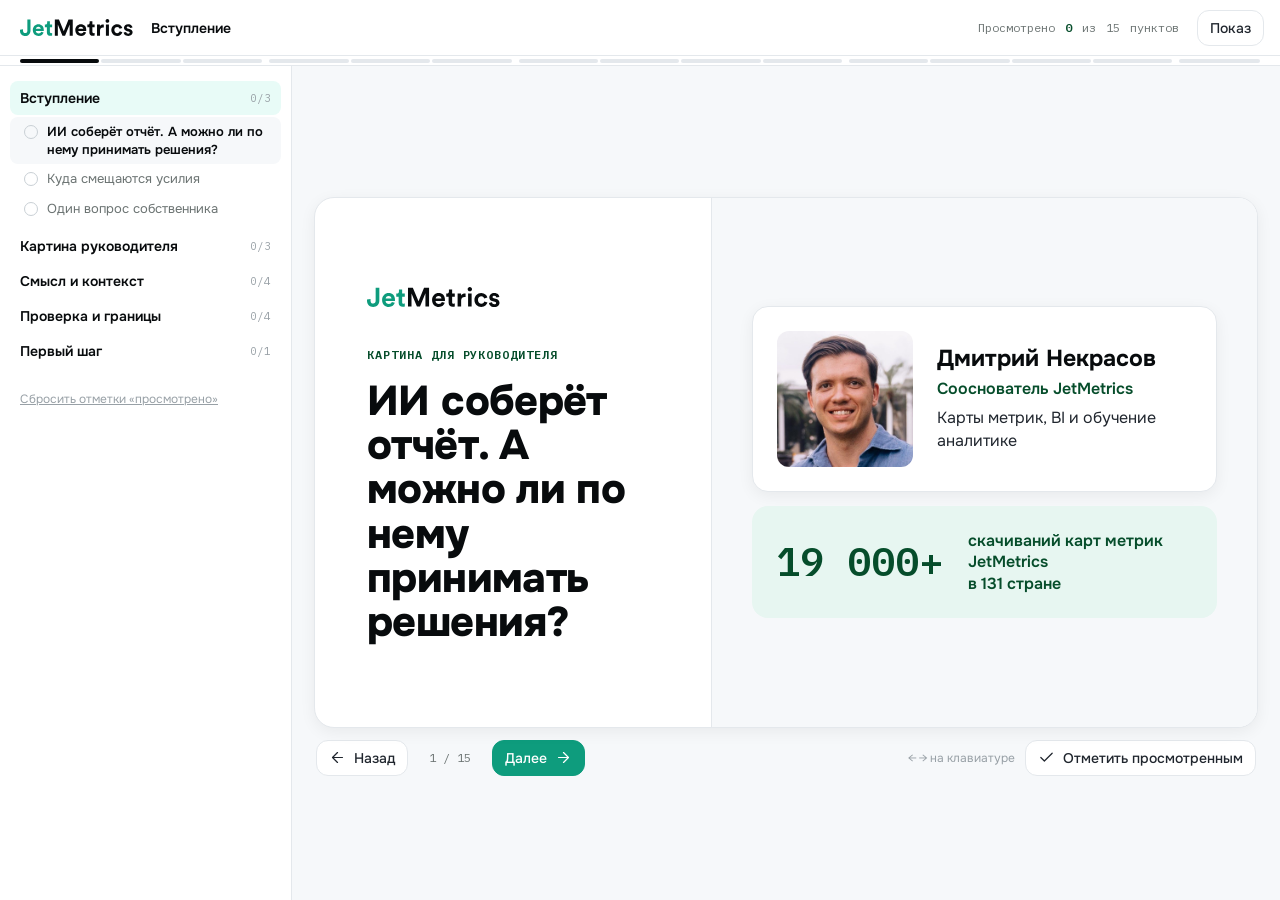
==== commit 3d91c5a8: "Add speaker introduction to conference cover" ====
--- a/index.html
+++ b/index.html
@@ -396,6 +396,31 @@
   .sc-card .x,.sc-step .x,.sc-num .x{font-size:clamp(.875rem,1.15vw,1.15rem)}
 }
 .brand .jm-logo{max-width:172px}
+.speaker-intro{display:flex;flex-direction:column;gap:14px}
+.speaker-card,.speaker-proof{display:flex;align-items:center;gap:24px;border-radius:var(--jm-r-lg);padding:24px}
+.speaker-card{background:var(--jm-surface);border:1px solid var(--jm-line);box-shadow:var(--jm-e2)}
+.speaker-photo{display:block;width:136px;height:136px;object-fit:cover;border-radius:var(--jm-r-md);flex:none}
+.speaker-details{min-width:0}
+.speaker-name{font-weight:700;font-size:clamp(1.25rem,1.8vw,1.7rem);line-height:1.2;color:var(--jm-ink)}
+.speaker-role{margin-top:6px;font-weight:600;font-size:clamp(1rem,1.25vw,1.2rem);line-height:1.3;color:var(--jm-green-deep)}
+.speaker-focus{margin-top:8px;font-size:clamp(1rem,1.25vw,1.2rem);line-height:1.4;color:var(--jm-text)}
+.speaker-proof{background:var(--jm-green-tint);color:var(--jm-green-deep)}
+.speaker-proof-number{font:700 clamp(2rem,3.1vw,3rem)/1 var(--jm-font-mono);white-space:nowrap}
+.speaker-proof-text{font-size:clamp(1rem,1.25vw,1.2rem);line-height:1.35;font-weight:600}
+.shift-flow{display:grid;grid-template-columns:minmax(0,1fr) 32px minmax(0,1fr);align-items:stretch;gap:12px}
+.shift-flow .sc-cards{grid-template-columns:minmax(0,1fr)}
+.shift-flow .sc-card{height:100%}
+.shift-arrow{color:var(--jm-green)}
+.grouped-metrics{display:grid;gap:18px}
+.metric-group{display:grid;grid-template-columns:110px minmax(0,1fr);gap:16px;align-items:center}
+.metric-group-name{font-size:1.1rem;font-weight:700;color:var(--jm-green-deep)}
+.metric-group-items{display:flex;flex-wrap:wrap;gap:8px}
+.metric-pill{flex:1 1 145px;display:flex;align-items:center;min-height:58px;padding:12px 16px;background:var(--jm-surface);border:1px solid var(--jm-line);border-radius:var(--jm-r-lg);box-shadow:var(--jm-e2);font-size:1.05rem;line-height:1.25;font-weight:700;color:var(--jm-ink)}
+.layer-label{width:100%;max-width:860px;margin:0 auto 18px;font:600 .85rem var(--jm-font-mono);letter-spacing:.05em;text-transform:uppercase;color:var(--jm-green-deep)}
+.contract-note,.context-note,.test-note{width:100%;max-width:860px;margin:22px auto 0;font-size:1.05rem;line-height:1.35;color:var(--jm-text)}
+.contract-note b{font-family:var(--jm-font-mono);font-size:1.35em;color:var(--jm-coral-text)}
+.test-note{font-weight:600}
+.sc-num .v,.tree-head b,.sc-tree .tn b{font-family:var(--jm-font-mono)}
 .sc-cards.n7{grid-template-columns:repeat(2,minmax(0,1fr))}
 .slide[data-i="3"] .sc-cards{grid-template-columns:repeat(2,minmax(0,1fr))}
 .slide[data-i="3"] .sc-card{padding:14px 18px;gap:2px}
@@ -406,17 +431,28 @@
 .slide[data-i="14"] .sc-steps{display:grid;grid-template-columns:repeat(2,minmax(0,1fr));gap:14px}
 .slide[data-i="14"] .sc-steps .sc-arrow{display:none}
 .slide[data-i="14"] .sc-step{min-width:0}
-.tree-head{display:flex;gap:24px;color:var(--jm-muted);font-size:1rem;margin-bottom:20px}
-.sc-tree .tn b{float:right;margin-left:30px;color:var(--jm-green-deep)}
+.tree-head{display:flex;gap:24px;color:var(--jm-text);font-size:1.1rem;margin-bottom:20px}
+.tree-next{margin-top:24px;font-size:1.05rem;line-height:1.35;color:var(--jm-text)}
+.sc-tree .tn b{float:right;margin-left:30px;color:var(--jm-coral-text)}
 .sc-tree ul.root>li>.tn{font-size:1.55rem;white-space:nowrap}
+.sc-tree ul.root>li>.tn{background:var(--jm-coral-tint);color:var(--jm-coral-text);border-color:var(--jm-coral-tint)}
+.sc-tree .tn.tree-focus{background:var(--jm-coral-tint);border-color:var(--jm-coral)}
 .sc-tree ul:not(.root){min-width:240px}
-.causal-map .sc-step{align-items:center;text-align:center;justify-content:center;min-height:112px}
+.causal-map .sc-step{align-items:center;text-align:center;justify-content:center;min-height:90px}
 .causal-map .causal{color:var(--jm-blue)}
 .causal-map .causal .ic{stroke-dasharray:3 3}
-.other-factors{margin:26px 0 14px;color:var(--jm-muted);font-size:1rem;text-align:center}
-.factor-row{display:flex;justify-content:center;gap:10px;flex-wrap:wrap}
-.factor{display:inline-block;background:var(--jm-blue-tint);border-radius:var(--jm-r-md);padding:10px 16px;color:var(--jm-blue-text);font-size:1rem;font-weight:600}
-.case-sources{text-align:center;font-style:normal}
+.other-factors{margin:0 0 12px;color:var(--jm-text);font-size:1rem;text-align:center}
+.factor-row{display:grid;grid-template-columns:repeat(3,minmax(0,1fr));gap:10px}
+.factor{display:block;text-align:center;background:var(--jm-blue-tint);border-radius:var(--jm-r-md);padding:10px 8px;color:var(--jm-blue-text);font-size:1rem;font-weight:600}
+.hypothesis-links{display:block;width:100%;height:46px;overflow:visible;color:var(--jm-blue);fill:none;stroke:currentColor;stroke-width:1.5;stroke-dasharray:4 4}
+.causal-legend{margin-top:16px;text-align:center;color:var(--jm-text);font-size:1rem}
+.case-sources{display:flex;flex-wrap:wrap;justify-content:center;gap:10px;width:100%;margin:20px auto 0}
+.case-sources span{padding:9px 14px;border-radius:var(--jm-r-md);background:var(--jm-green-tint);color:var(--jm-green-deep);font-weight:600}
+.slide[data-i="10"] .sc-steps{flex-direction:column;gap:4px}
+.slide[data-i="10"] .sc-step{flex-direction:row;align-items:center;gap:14px;padding:10px 14px}
+.slide[data-i="10"] .sc-arrow{height:18px}
+.slide[data-i="10"] .sc-arrow .ic{width:18px;transform:rotate(90deg)}
+.slide[data-i="14"] .sc-step:last-child{background:var(--jm-green-tint);border-color:var(--jm-green)}
 .end-present{display:none}
 body.presenting .app{grid-template-rows:minmax(0,1fr)}
 body.presenting .top,body.presenting .segs,body.presenting .side,body.presenting .scrim{display:none!important}
@@ -429,16 +465,46 @@
 body.presenting .slide[data-i="3"] .sc-card .t{font-size:clamp(1.3rem,2vw,2rem)}
 body.presenting .sc-card .x,body.presenting .sc-step .x,body.presenting .sc-num .x{font-size:clamp(1.15rem,1.6vw,1.5rem)}
 body.presenting .sc-num .v{font-size:clamp(2.6rem,4vw,4rem)}
-body.presenting .tree-head,body.presenting .other-factors,body.presenting .factor,body.presenting .sc-foot{font-size:clamp(1.1rem,1.5vw,1.35rem)}
+body.presenting .metric-group-name,body.presenting .metric-pill{font-size:clamp(1.3rem,1.75vw,1.6rem)}
+body.presenting .slide[data-i="10"] .sc-step .t{font-size:clamp(1.25rem,1.6vw,1.5rem)}
+body.presenting .tree-head,body.presenting .tree-next,body.presenting .other-factors,body.presenting .factor,body.presenting .sc-foot,body.presenting .contract-note,body.presenting .context-note,body.presenting .test-note,body.presenting .case-sources,body.presenting .causal-legend{font-size:clamp(1.1rem,1.5vw,1.35rem)}
+body.presenting .layer-label{font-size:clamp(.95rem,1.25vw,1.2rem)}
+body.presenting .speaker-name{font-size:clamp(1.55rem,2.2vw,2.1rem)}
+body.presenting .speaker-role,body.presenting .speaker-focus,body.presenting .speaker-proof-text{font-size:clamp(1.15rem,1.6vw,1.5rem)}
+body.presenting .speaker-proof-number{font-size:clamp(2.4rem,4vw,4rem)}
 body.presenting .foot{position:absolute;bottom:8px;left:50%;transform:translateX(-50%);z-index:10;opacity:0;transition:opacity .2s;padding:8px 14px;background:rgba(246,248,250,.95);border:1px solid var(--jm-line);border-radius:var(--jm-r-md)}
 body.presenting .foot:hover,body.presenting .foot:focus-within{opacity:1}
 body.presenting .end-present{display:inline-flex}
 @media (max-width:820px){
   .slides{width:100%!important;height:auto!important;aspect-ratio:auto}
   .foot{width:100%!important}
+  .vis{height:auto;min-height:52vh}
+  .sc-wrap{position:relative;inset:auto;min-height:52vh;overflow:visible}
+  .speaker-card,.speaker-proof{gap:14px;padding:16px}
+  .speaker-photo{width:96px;height:96px}
+  .speaker-name{font-size:1.15rem}
+  .speaker-role{font-size:1rem}
+  .speaker-focus,.speaker-proof-text{font-size:.95rem}
+  .speaker-proof-number{font-size:2rem}
   .slide[data-i="3"] .sc-cards{grid-template-columns:repeat(2,minmax(0,1fr))}
   .slide[data-i="9"] .sc-cards{grid-template-columns:1fr}
   .slide[data-i="14"] .sc-steps{grid-template-columns:1fr}
+  .shift-flow{grid-template-columns:minmax(0,1fr);gap:8px}
+  .shift-arrow{transform:rotate(90deg)}
+  .grouped-metrics{gap:12px}
+  .metric-group{grid-template-columns:minmax(0,1fr);gap:6px}
+  .metric-pill{min-height:42px;padding:8px 10px;font-size:.95rem}
+  .layer-label{margin-bottom:10px}
+  .contract-note,.context-note,.test-note{margin-top:12px;font-size:1rem}
+  .sc-steps .sc-arrow{transform:none}
+  .sc-steps .sc-arrow .ic{transform:rotate(90deg)}
+  .case-sources{gap:6px;margin-top:12px}
+  .case-sources span{padding:7px 10px}
+  .hypothesis-links{display:none}
+  .causal-map .sc-steps{margin-top:12px}
+  .factor{font-size:.82rem;padding:8px 4px}
+  .causal-map .sc-step{min-height:50px}
+  .causal-legend{margin-top:10px;font-size:.9rem}
   .sc-tree ul:not(.root){min-width:0}
   .sc-tree ul.root>li{display:block}
   .sc-tree ul.root>li>.tn{display:inline-block;font-size:1.25rem}
@@ -452,6 +518,15 @@
   body.presenting .deck{height:100%;overflow:auto}
   body.presenting .slides{height:auto!important}
   body.presenting .foot{position:sticky;left:auto;transform:none;opacity:1;bottom:0}
+}
+@media (max-width:380px){
+  .speaker-photo{width:72px;height:72px}
+  .speaker-card{gap:12px;padding:12px}
+  .speaker-proof{display:block}
+  .speaker-proof-text{margin-top:8px}
+  body.presenting .speaker-name{font-size:1.2rem}
+  body.presenting .speaker-role,body.presenting .speaker-focus,body.presenting .speaker-proof-text{font-size:1rem}
+  body.presenting .speaker-proof-number{font-size:2rem}
 }
 @media print{
   html,body{height:auto;overflow:visible;background:white}
@@ -468,10 +543,10 @@
 <div class="app">
   <header class="top">
     <button class="ibtn menu" type="button" aria-label="Разделы"><svg class="ic" aria-hidden="true"
- 
-  xmlns="http://www.w3.org/2000/svg"
- 
- 
+
+  xmlns="http://www.w3.org/2000/svg"
+
+
   viewBox="0 0 24 24"
   fill="none"
   stroke="currentColor"
@@ -489,42 +564,14 @@
   </header>
   <div class="segs" aria-label="Прогресс по слайдам"></div>
   <div class="main">
-    <aside class="side"><div class="sd-sec" data-sec="0"><button class="sd-h" aria-expanded="false"><span class="t">Вступление</span><span class="c" data-c="0"></span></button><ol><li data-go="0" tabindex="0"><i></i><span>ИИ соберёт отчёт. А можно ли по нему принимать решения?</span></li><li data-go="1" tabindex="0"><i></i><span>Куда смещаются усилия</span></li><li data-go="2" tabindex="0"><i></i><span>Один вопрос собственника</span></li></ol></div><div class="sd-sec" data-sec="1"><button class="sd-h" aria-expanded="false"><span class="t">Картина руководителя</span><span class="c" data-c="1"></span></button><ol><li data-go="3" tabindex="0"><i></i><span>Какая картина нужна руководителю</span></li><li data-go="4" tabindex="0"><i></i><span>ИИ помогает с первым отчётом</span></li><li data-go="5" tabindex="0"><i></i><span>Две цифры продаж</span></li></ol></div><div class="sd-sec" data-sec="2"><button class="sd-h" aria-expanded="false"><span class="t">Смысл и контекст</span><span class="c" data-c="2"></span></button><ol><li data-go="6" tabindex="0"><i></i><span>Дерево показывает, где возникло отклонение</span></li><li data-go="7" tabindex="0"><i></i><span>Контекст меняет смысл цифр</span></li><li data-go="8" tabindex="0"><i></i><span>Причинные гипотезы</span></li><li data-go="9" tabindex="0"><i></i><span>Качество данных</span></li></ol></div><div class="sd-sec" data-sec="3"><button class="sd-h" aria-expanded="false"><span class="t">Проверка и границы</span><span class="c" data-c="3"></span></button><ol><li data-go="10" tabindex="0"><i></i><span>Как проверять ответы ИИ</span></li><li data-go="11" tabindex="0"><i></i><span>Ошибка во времени записи</span></li><li data-go="12" tabindex="0"><i></i><span>Нет записи о встрече</span></li><li data-go="13" tabindex="0"><i></i><span>Где применять ИИ</span></li></ol></div><div class="sd-sec" data-sec="4"><button class="sd-h" aria-expanded="false"><span class="t">Первый шаг</span><span class="c" data-c="4"></span></button><ol><li data-go="14" tabindex="0"><i></i><span>Первый шаг руководителя</span></li></ol></div><button class="sd-reset" type="button">Сбросить отметки «просмотрено»</button></aside>
+    <aside class="side"><div class="sd-sec" data-sec="0"><button class="sd-h" aria-expanded="false"><span class="t">Вступление</span><span class="c" data-c="0"></span></button><ol><li data-go="0" tabindex="0"><i></i><span>ИИ соберёт отчёт. А можно ли по нему принимать решения?</span></li><li data-go="1" tabindex="0"><i></i><span>Куда смещаются усилия</span></li><li data-go="2" tabindex="0"><i></i><span>Один вопрос собственника</span></li></ol></div><div class="sd-sec" data-sec="1"><button class="sd-h" aria-expanded="false"><span class="t">Картина руководителя</span><span class="c" data-c="1"></span></button><ol><li data-go="3" tabindex="0"><i></i><span>Какая картина нужна руководителю</span></li><li data-go="4" tabindex="0"><i></i><span>ИИ помогает с первым отчётом</span></li><li data-go="5" tabindex="0"><i></i><span>Две цифры продаж</span></li></ol></div><div class="sd-sec" data-sec="2"><button class="sd-h" aria-expanded="false"><span class="t">Смысл и контекст</span><span class="c" data-c="2"></span></button><ol><li data-go="6" tabindex="0"><i></i><span>Дерево показывает, где возникло отклонение</span></li><li data-go="7" tabindex="0"><i></i><span>Контекст меняет смысл цифр</span></li><li data-go="8" tabindex="0"><i></i><span>Причинные гипотезы</span></li><li data-go="9" tabindex="0"><i></i><span>Качество данных</span></li></ol></div><div class="sd-sec" data-sec="3"><button class="sd-h" aria-expanded="false"><span class="t">Проверка и границы</span><span class="c" data-c="3"></span></button><ol><li data-go="10" tabindex="0"><i></i><span>Как проверять ответы ИИ</span></li><li data-go="11" tabindex="0"><i></i><span>Когда узнали о событии?</span></li><li data-go="12" tabindex="0"><i></i><span>Нет записи о встрече</span></li><li data-go="13" tabindex="0"><i></i><span>Где применять ИИ</span></li></ol></div><div class="sd-sec" data-sec="4"><button class="sd-h" aria-expanded="false"><span class="t">Первый шаг</span><span class="c" data-c="4"></span></button><ol><li data-go="14" tabindex="0"><i></i><span>Первый шаг руководителя</span></li></ol></div><button class="sd-reset" type="button">Сбросить отметки «просмотрено»</button></aside>
     <div class="scrim"></div>
     <main class="deck">
-      <div class="slides"><section class="slide t-cover" data-i="0" aria-label="Слайд 1: ИИ соберёт отчёт. А можно ли по нему принимать решения?"><div class="txt"><div class="cover-brand"><svg class="jm-logo" viewBox="0 0 318 48" fill="none" xmlns="http://www.w3.org/2000/svg"><path d="M0 33.2357V30.2317L8.50411 28.6977V32.8522C8.56805 37.518 11.1896 39.6272 14.7703 39.6272C18.4789 39.6272 20.7807 37.0067 20.7807 33.0439V1.7257H29.6045V33.0439C29.6045 41.225 23.6581 48 14.8342 48C5.88254 48 0 42.1198 0 33.2357Z" fill="#0E9C7D"/><path d="M44.743 27.739H58.8099C58.6821 24.6072 56.636 21.5393 51.7765 21.5393C47.3646 21.5393 44.9348 24.8629 44.743 27.739ZM59.6412 35.9201L66.7386 38.0293C65.1401 43.4621 60.1527 48 52.4159 48C43.7839 48 36.1749 41.8003 36.1749 31.1904C36.1749 21.1558 43.5921 14.6365 51.6486 14.6365C61.3676 14.6365 67.1862 20.8362 67.1862 30.9348C67.1862 32.1491 67.0583 33.4274 67.0583 33.5553H44.5512C44.743 37.7097 48.2597 40.7137 52.4798 40.7137C56.4441 40.7137 58.6181 38.7324 59.6412 35.9201Z" fill="#0E9C7D"/><path d="M84.3692 6.19973V15.5952H90.6994V23.1372H84.3692V36.3036C84.3692 39.0519 85.6481 39.9467 88.0778 39.9467C89.1008 39.9467 90.2518 39.8189 90.6994 39.6911V46.7217C89.9321 47.0413 88.3975 47.4887 85.9038 47.4887C79.7655 47.4887 75.9291 43.8455 75.9291 37.7736V23.1372H70.2383V15.5952H71.8369C75.1618 15.5952 76.6964 13.4221 76.6964 10.6099V6.19973H84.3692Z" fill="#0E9C7D"/><path d="M148.952 47.0413H140.256V15.2756L127.212 47.0413H119.859L106.815 15.5313V47.0413H98.3752V1.7257H110.012L123.632 34.4501L136.931 1.7257H148.952V47.0413Z" fill="#080B0D"/><path d="M164.694 27.739H178.761C178.633 24.6072 176.587 21.5393 171.728 21.5393C167.316 21.5393 164.886 24.8629 164.694 27.739ZM179.592 35.9201L186.69 38.0293C185.091 43.4621 180.104 48 172.367 48C163.735 48 156.126 41.8003 156.126 31.1904C156.126 21.1558 163.543 14.6365 171.6 14.6365C181.319 14.6365 187.137 20.8362 187.137 30.9348C187.137 32.1491 187.01 33.4274 187.01 33.5553H164.502C164.694 37.7097 168.211 40.7137 172.431 40.7137C176.395 40.7137 178.569 38.7324 179.592 35.9201Z" fill="#080B0D"/><path d="M204.32 6.19973V15.5952H210.651V23.1372H204.32V36.3036C204.32 39.0519 205.599 39.9467 208.029 39.9467C209.052 39.9467 210.203 39.8189 210.651 39.6911V46.7217C209.883 47.0413 208.349 47.4887 205.855 47.4887C199.717 47.4887 195.88 43.8455 195.88 37.7736V23.1372H190.19V15.5952H191.788C195.113 15.5952 196.648 13.4221 196.648 10.6099V6.19973H204.32Z" fill="#080B0D"/><path d="M236.62 15.4674V24.032C235.66 23.8402 234.829 23.7763 234.062 23.7763C229.714 23.7763 225.941 25.8855 225.941 32.6605V47.0413H217.437V15.5952H225.686V20.261C227.604 16.1065 231.952 15.3395 234.637 15.3395C235.341 15.3395 235.98 15.4035 236.62 15.4674Z" fill="#080B0D"/><path d="M251.106 47.0413H242.601V15.5952H251.106V47.0413ZM241.578 5.30493C241.578 2.36485 243.944 0 246.822 0C249.763 0 252.065 2.36485 252.065 5.30493C252.065 8.11718 249.763 10.482 246.822 10.482C243.944 10.482 241.578 8.11718 241.578 5.30493Z" fill="#080B0D"/><path d="M274.341 22.498C269.993 22.498 266.348 25.6298 266.348 31.3182C266.348 37.0067 270.057 40.2024 274.405 40.2024C278.753 40.2024 280.927 37.3262 281.63 34.8975L289.111 37.3901C287.705 42.6312 282.781 48 274.405 48C265.134 48 257.844 40.9694 257.844 31.3182C257.844 21.6032 265.006 14.6365 274.149 14.6365C282.717 14.6365 287.577 19.9414 288.919 25.2463L281.311 27.8029C280.543 25.1824 278.561 22.498 274.341 22.498Z" fill="#080B0D"/><path d="M292.68 38.285L299.969 36.6871C300.161 39.1798 302.015 41.4807 305.723 41.4807C308.537 41.4807 309.88 40.0107 309.88 38.3489C309.88 36.9427 308.92 35.7923 306.491 35.281L302.335 34.3222C296.26 32.98 293.511 29.3369 293.511 24.9268C293.511 19.3023 298.498 14.6365 305.276 14.6365C314.228 14.6365 317.233 20.3249 317.616 23.7124L310.519 25.3103C310.263 23.4567 308.92 21.0919 305.34 21.0919C303.102 21.0919 301.311 22.4341 301.311 24.2237C301.311 25.7577 302.462 26.7164 304.189 27.036L308.665 27.9947C314.867 29.273 318 33.0439 318 37.6458C318 42.759 314.036 48 305.787 48C296.324 48 293.063 41.8642 292.68 38.285Z" fill="#080B0D"/></svg></div><div class="cover-kicker">КАРТИНА ДЛЯ РУКОВОДИТЕЛЯ</div><h1>ИИ соберёт отчёт. А можно ли по нему принимать решения?</h1><p class="lead">Дмитрий Некрасов · JetMetrics</p></div><div class="vis v-schema"><div class="sc-wrap"><div class="sc sc-steps n3"><div class="sc-step tone-info anim" style="--d:0.12s"><div class="n">1</div><div class="t">Данные</div></div><div class="sc-arrow anim" style="--d:0.20s"><svg class="ic" aria-hidden="true"
- 
-  xmlns="http://www.w3.org/2000/svg"
- 
- 
-  viewBox="0 0 24 24"
-  fill="none"
-  stroke="currentColor"
-  stroke-width="1.75"
-  stroke-linecap="round"
-  stroke-linejoin="round"
->
-  <path d="M5 12h14" />
-  <path d="m12 5 7 7-7 7" />
-</svg></div><div class="sc-step tone-good anim" style="--d:0.28s"><div class="n">2</div><div class="t">Показатели</div></div><div class="sc-arrow anim" style="--d:0.36s"><svg class="ic" aria-hidden="true"
- 
-  xmlns="http://www.w3.org/2000/svg"
- 
- 
-  viewBox="0 0 24 24"
-  fill="none"
-  stroke="currentColor"
-  stroke-width="1.75"
-  stroke-linecap="round"
-  stroke-linejoin="round"
->
-  <path d="M5 12h14" />
-  <path d="m12 5 7 7-7 7" />
-</svg></div><div class="sc-step tone-good anim" style="--d:0.44s"><div class="n">3</div><div class="t">Решения</div></div></div></div></div></section><section class="slide t-info" data-i="1" aria-label="Слайд 2: Куда смещаются усилия"><div class="txt"><div class="eyebrow"><span class="sec">Вступление</span></div><h2>Куда смещаются усилия</h2><p class="lead">Быстрее получаем первый отчёт. Больше внимания уделяем смыслу и решениям.</p></div><div class="vis v-schema"><div class="sc-wrap"><div class="sc sc-cards n2"><div class="sc-card tone-mute anim" style="--d:0.12s"><span class="ichip tone-mute"><svg class="ic" aria-hidden="true"
- 
-  xmlns="http://www.w3.org/2000/svg"
- 
- 
+      <div class="slides"><section class="slide t-cover" data-i="0" aria-label="Слайд 1: ИИ соберёт отчёт. А можно ли по нему принимать решения?"><div class="txt"><div class="cover-brand"><svg class="jm-logo" viewBox="0 0 318 48" fill="none" xmlns="http://www.w3.org/2000/svg"><path d="M0 33.2357V30.2317L8.50411 28.6977V32.8522C8.56805 37.518 11.1896 39.6272 14.7703 39.6272C18.4789 39.6272 20.7807 37.0067 20.7807 33.0439V1.7257H29.6045V33.0439C29.6045 41.225 23.6581 48 14.8342 48C5.88254 48 0 42.1198 0 33.2357Z" fill="#0E9C7D"/><path d="M44.743 27.739H58.8099C58.6821 24.6072 56.636 21.5393 51.7765 21.5393C47.3646 21.5393 44.9348 24.8629 44.743 27.739ZM59.6412 35.9201L66.7386 38.0293C65.1401 43.4621 60.1527 48 52.4159 48C43.7839 48 36.1749 41.8003 36.1749 31.1904C36.1749 21.1558 43.5921 14.6365 51.6486 14.6365C61.3676 14.6365 67.1862 20.8362 67.1862 30.9348C67.1862 32.1491 67.0583 33.4274 67.0583 33.5553H44.5512C44.743 37.7097 48.2597 40.7137 52.4798 40.7137C56.4441 40.7137 58.6181 38.7324 59.6412 35.9201Z" fill="#0E9C7D"/><path d="M84.3692 6.19973V15.5952H90.6994V23.1372H84.3692V36.3036C84.3692 39.0519 85.6481 39.9467 88.0778 39.9467C89.1008 39.9467 90.2518 39.8189 90.6994 39.6911V46.7217C89.9321 47.0413 88.3975 47.4887 85.9038 47.4887C79.7655 47.4887 75.9291 43.8455 75.9291 37.7736V23.1372H70.2383V15.5952H71.8369C75.1618 15.5952 76.6964 13.4221 76.6964 10.6099V6.19973H84.3692Z" fill="#0E9C7D"/><path d="M148.952 47.0413H140.256V15.2756L127.212 47.0413H119.859L106.815 15.5313V47.0413H98.3752V1.7257H110.012L123.632 34.4501L136.931 1.7257H148.952V47.0413Z" fill="#080B0D"/><path d="M164.694 27.739H178.761C178.633 24.6072 176.587 21.5393 171.728 21.5393C167.316 21.5393 164.886 24.8629 164.694 27.739ZM179.592 35.9201L186.69 38.0293C185.091 43.4621 180.104 48 172.367 48C163.735 48 156.126 41.8003 156.126 31.1904C156.126 21.1558 163.543 14.6365 171.6 14.6365C181.319 14.6365 187.137 20.8362 187.137 30.9348C187.137 32.1491 187.01 33.4274 187.01 33.5553H164.502C164.694 37.7097 168.211 40.7137 172.431 40.7137C176.395 40.7137 178.569 38.7324 179.592 35.9201Z" fill="#080B0D"/><path d="M204.32 6.19973V15.5952H210.651V23.1372H204.32V36.3036C204.32 39.0519 205.599 39.9467 208.029 39.9467C209.052 39.9467 210.203 39.8189 210.651 39.6911V46.7217C209.883 47.0413 208.349 47.4887 205.855 47.4887C199.717 47.4887 195.88 43.8455 195.88 37.7736V23.1372H190.19V15.5952H191.788C195.113 15.5952 196.648 13.4221 196.648 10.6099V6.19973H204.32Z" fill="#080B0D"/><path d="M236.62 15.4674V24.032C235.66 23.8402 234.829 23.7763 234.062 23.7763C229.714 23.7763 225.941 25.8855 225.941 32.6605V47.0413H217.437V15.5952H225.686V20.261C227.604 16.1065 231.952 15.3395 234.637 15.3395C235.341 15.3395 235.98 15.4035 236.62 15.4674Z" fill="#080B0D"/><path d="M251.106 47.0413H242.601V15.5952H251.106V47.0413ZM241.578 5.30493C241.578 2.36485 243.944 0 246.822 0C249.763 0 252.065 2.36485 252.065 5.30493C252.065 8.11718 249.763 10.482 246.822 10.482C243.944 10.482 241.578 8.11718 241.578 5.30493Z" fill="#080B0D"/><path d="M274.341 22.498C269.993 22.498 266.348 25.6298 266.348 31.3182C266.348 37.0067 270.057 40.2024 274.405 40.2024C278.753 40.2024 280.927 37.3262 281.63 34.8975L289.111 37.3901C287.705 42.6312 282.781 48 274.405 48C265.134 48 257.844 40.9694 257.844 31.3182C257.844 21.6032 265.006 14.6365 274.149 14.6365C282.717 14.6365 287.577 19.9414 288.919 25.2463L281.311 27.8029C280.543 25.1824 278.561 22.498 274.341 22.498Z" fill="#080B0D"/><path d="M292.68 38.285L299.969 36.6871C300.161 39.1798 302.015 41.4807 305.723 41.4807C308.537 41.4807 309.88 40.0107 309.88 38.3489C309.88 36.9427 308.92 35.7923 306.491 35.281L302.335 34.3222C296.26 32.98 293.511 29.3369 293.511 24.9268C293.511 19.3023 298.498 14.6365 305.276 14.6365C314.228 14.6365 317.233 20.3249 317.616 23.7124L310.519 25.3103C310.263 23.4567 308.92 21.0919 305.34 21.0919C303.102 21.0919 301.311 22.4341 301.311 24.2237C301.311 25.7577 302.462 26.7164 304.189 27.036L308.665 27.9947C314.867 29.273 318 33.0439 318 37.6458C318 42.759 314.036 48 305.787 48C296.324 48 293.063 41.8642 292.68 38.285Z" fill="#080B0D"/></svg></div><div class="cover-kicker">КАРТИНА ДЛЯ РУКОВОДИТЕЛЯ</div><h1>ИИ соберёт отчёт. А можно ли по нему принимать решения?</h1></div><div class="vis v-schema"><div class="sc-wrap"><div class="sc speaker-intro"><div class="speaker-card anim" style="--d:.12s"><img class="speaker-photo" src="[data-uri]" alt="Дмитрий Некрасов"><div class="speaker-details"><div class="speaker-name">Дмитрий Некрасов</div><div class="speaker-role">Сооснователь JetMetrics</div><div class="speaker-focus">Карты метрик, BI и обучение аналитике</div></div></div><div class="speaker-proof anim" style="--d:.25s"><div class="speaker-proof-number">19 000+</div><div class="speaker-proof-text">скачиваний карт метрик JetMetrics<br>в 131 стране</div></div></div></div></div></section><section class="slide t-info" data-i="1" aria-label="Слайд 2: Куда смещаются усилия"><div class="txt"><div class="eyebrow"><span class="sec">Вступление</span></div><h2>Куда смещаются усилия</h2><p class="lead">Первый отчёт дешевеет. Больше внимания — смыслу и решениям.</p></div><div class="vis v-schema"><div class="sc-wrap"><div class="sc shift-flow"><div class="sc sc-cards n1"><div class="sc-card tone-mute anim" style="--d:0.12s"><span class="ichip tone-mute"><svg class="ic" aria-hidden="true"
+
+  xmlns="http://www.w3.org/2000/svg"
+
+
   viewBox="0 0 24 24"
   fill="none"
   stroke="currentColor"
@@ -536,11 +583,25 @@
   <rect width="7" height="5" x="14" y="3" rx="1" />
   <rect width="7" height="9" x="14" y="12" rx="1" />
   <rect width="7" height="5" x="3" y="16" rx="1" />
-</svg></span><div class="t">Меньше ручной сборки</div><div class="x">Данные, графики, отчёты</div></div><div class="sc-card tone-good anim" style="--d:0.22s"><span class="ichip tone-good"><svg class="ic" aria-hidden="true"
- 
-  xmlns="http://www.w3.org/2000/svg"
- 
- 
+</svg></span><div class="t">Меньше ручной сборки</div><div class="x">Графики и отчёты</div></div></div><div class="sc-arrow shift-arrow"><svg class="ic" aria-hidden="true"
+
+  xmlns="http://www.w3.org/2000/svg"
+
+
+  viewBox="0 0 24 24"
+  fill="none"
+  stroke="currentColor"
+  stroke-width="1.75"
+  stroke-linecap="round"
+  stroke-linejoin="round"
+>
+  <path d="M5 12h14" />
+  <path d="m12 5 7 7-7 7" />
+</svg></div><div class="sc sc-cards n1"><div class="sc-card tone-good anim" style="--d:0.12s"><span class="ichip tone-good"><svg class="ic" aria-hidden="true"
+
+  xmlns="http://www.w3.org/2000/svg"
+
+
   viewBox="0 0 24 24"
   fill="none"
   stroke="currentColor"
@@ -550,11 +611,11 @@
 >
   <path d="M20 13c0 5-3.5 7.5-7.66 8.95a1 1 0 0 1-.67-.01C7.5 20.5 4 18 4 13V6a1 1 0 0 1 1-1c2 0 4.5-1.2 6.24-2.72a1.17 1.17 0 0 1 1.52 0C14.51 3.81 17 5 19 5a1 1 0 0 1 1 1z" />
   <path d="m9 12 2 2 4-4" />
-</svg></span><div class="t">Больше внимания смыслу</div><div class="x">Определения, проверка, решения</div></div></div></div></div></section><section class="slide t-info" data-i="2" aria-label="Слайд 3: Один вопрос собственника"><div class="txt"><div class="eyebrow"><span class="sec">Вступление</span></div><h2>Один вопрос собственника</h2><p class="lead">Почему не выполнен план продаж и что делать?</p></div><div class="vis v-schema"><div class="sc-wrap"><div class="sc sc-count n3"><div class="sc-num tone-good anim" style="--d:0.10s"><div class="v">3</div><div class="x">проекта</div></div><div class="sc-num tone-info anim" style="--d:0.24s"><div class="v">5</div><div class="x">корпусов</div></div><div class="sc-num tone-good anim" style="--d:0.38s"><div class="v">1 120</div><div class="x">квартир</div></div></div><div class="sc-foot case-sources">CRM · договоры · план · эскроу</div></div></div></section><section class="slide t-info" data-i="3" aria-label="Слайд 4: Какая картина нужна руководителю"><div class="txt"><div class="eyebrow"><span class="sec">Картина руководителя</span></div><h2>Какая картина нужна руководителю</h2><p class="lead">Семь показателей помогают увидеть продажи, спрос и деньги.</p></div><div class="vis v-schema"><div class="sc-wrap"><div class="sc sc-cards n2"><div class="sc-card tone-good anim" style="--d:0.12s"><div class="t">ДДУ</div></div><div class="sc-card tone-info anim" style="--d:0.22s"><div class="t">План / факт</div></div><div class="sc-card tone-good anim" style="--d:0.32s"><div class="t">Свободные квартиры</div></div><div class="sc-card tone-info anim" style="--d:0.42s"><div class="t">Обращения</div></div><div class="sc-card tone-info anim" style="--d:0.52s"><div class="t">Конверсия когорты</div></div><div class="sc-card tone-fix anim" style="--d:0.62s"><div class="t">Сумма ДДУ</div></div><div class="sc-card tone-fix anim" style="--d:0.72s"><div class="t">Поступления на эскроу</div></div></div></div></div></section><section class="slide t-info" data-i="4" aria-label="Слайд 5: ИИ помогает с первым отчётом"><div class="txt"><div class="eyebrow"><span class="sec">Картина руководителя</span></div><h2>ИИ помогает с первым отчётом</h2><p class="lead">При доступных и подготовленных данных первый результат можно получить быстрее.</p></div><div class="vis v-schema"><div class="sc-wrap"><div class="sc sc-cards n3"><div class="sc-card tone-info anim" style="--d:0.12s"><span class="ichip tone-info"><svg class="ic" aria-hidden="true"
- 
-  xmlns="http://www.w3.org/2000/svg"
- 
- 
+</svg></span><div class="t">Больше внимания смыслу</div><div class="x">Определения, проверка, решения</div></div></div></div></div></div></section><section class="slide t-info" data-i="2" aria-label="Слайд 3: Один вопрос собственника"><div class="txt"><div class="eyebrow"><span class="sec">Вступление</span></div><h2>Один вопрос собственника</h2><p class="lead">Почему не выполнен план продаж и что делать?</p></div><div class="vis v-schema"><div class="sc-wrap"><div class="sc sc-count n3"><div class="sc-num tone-good anim" style="--d:0.10s"><div class="v">3</div><div class="x">проекта</div></div><div class="sc-num tone-info anim" style="--d:0.24s"><div class="v">5</div><div class="x">корпусов</div></div><div class="sc-num tone-good anim" style="--d:0.38s"><div class="v">1 120</div><div class="x">квартир</div></div></div><div class="case-sources"><span>CRM</span><span>ДДУ</span><span>План</span><span>Эскроу</span></div></div></div></section><section class="slide t-info" data-i="3" aria-label="Слайд 4: Какая картина нужна руководителю"><div class="txt"><div class="eyebrow"><span class="sec">Картина руководителя</span></div><h2>Какая картина нужна руководителю</h2><p class="lead">Семь показателей помогают увидеть продажи, спрос и деньги.</p></div><div class="vis v-schema"><div class="sc-wrap"><div class="sc grouped-metrics"><div class="metric-group anim" style="--d:0.12s"><div class="metric-group-name">Продажи</div><div class="metric-group-items"><div class="metric-pill">ДДУ</div><div class="metric-pill">План / факт</div><div class="metric-pill">Свободные квартиры</div></div></div><div class="metric-group anim" style="--d:0.24s"><div class="metric-group-name">Спрос</div><div class="metric-group-items"><div class="metric-pill">Обращения</div><div class="metric-pill">Конверсия когорты</div></div></div><div class="metric-group anim" style="--d:0.36s"><div class="metric-group-name">Деньги</div><div class="metric-group-items"><div class="metric-pill">Сумма ДДУ</div><div class="metric-pill">Поступления на эскроу</div></div></div></div></div></div></section><section class="slide t-info" data-i="4" aria-label="Слайд 5: ИИ помогает с первым отчётом"><div class="txt"><div class="eyebrow"><span class="sec">Картина руководителя</span></div><h2>ИИ помогает с первым отчётом</h2><p class="lead">При подготовленных данных быстрее получаем отчёт и регулярную сводку.</p></div><div class="vis v-schema"><div class="sc-wrap"><div class="sc sc-cards n3"><div class="sc-card tone-info anim" style="--d:0.12s"><span class="ichip tone-info"><svg class="ic" aria-hidden="true"
+
+  xmlns="http://www.w3.org/2000/svg"
+
+
   viewBox="0 0 24 24"
   fill="none"
   stroke="currentColor"
@@ -565,11 +626,11 @@
   <ellipse cx="12" cy="5" rx="9" ry="3" />
   <path d="M3 5V19A9 3 0 0 0 21 19V5" />
   <path d="M3 12A9 3 0 0 0 21 12" />
-</svg></span><div class="t">Запрос</div><div class="x">Черновик расчёта</div></div><div class="sc-card tone-good anim" style="--d:0.22s"><span class="ichip tone-good"><svg class="ic" aria-hidden="true"
- 
-  xmlns="http://www.w3.org/2000/svg"
- 
- 
+</svg></span><div class="t">Запрос</div><div class="x">План-факт по проектам</div></div><div class="sc-card tone-good anim" style="--d:0.22s"><span class="ichip tone-good"><svg class="ic" aria-hidden="true"
+
+  xmlns="http://www.w3.org/2000/svg"
+
+
   viewBox="0 0 24 24"
   fill="none"
   stroke="currentColor"
@@ -581,11 +642,11 @@
   <rect width="7" height="5" x="14" y="3" rx="1" />
   <rect width="7" height="9" x="14" y="12" rx="1" />
   <rect width="7" height="5" x="3" y="16" rx="1" />
-</svg></span><div class="t">График</div><div class="x">Первое представление</div></div><div class="sc-card tone-fix anim" style="--d:0.32s"><span class="ichip tone-fix"><svg class="ic" aria-hidden="true"
- 
-  xmlns="http://www.w3.org/2000/svg"
- 
- 
+</svg></span><div class="t">Отчёт</div><div class="x">График и сводка</div></div><div class="sc-card tone-fix anim" style="--d:0.32s"><span class="ichip tone-fix"><svg class="ic" aria-hidden="true"
+
+  xmlns="http://www.w3.org/2000/svg"
+
+
   viewBox="0 0 24 24"
   fill="none"
   stroke="currentColor"
@@ -598,39 +659,39 @@
   <path d="M22 5h-4" />
   <path d="M4 17v2" />
   <path d="M5 18H3" />
-</svg></span><div class="t">Сводка</div><div class="x">Динамика и отклонения</div></div></div></div></div></section><section class="slide t-info" data-i="5" aria-label="Слайд 6: Две цифры продаж"><div class="txt"><div class="eyebrow"><span class="sec">Картина руководителя</span></div><h2>Две цифры продаж</h2><p class="lead">Разные определения могут дать разные ответы на один вопрос.</p></div><div class="vis v-schema"><div class="sc-wrap"><div class="sc sc-count n2"><div class="sc-num tone-info anim" style="--d:0.10s"><div class="v">370</div><div class="x">регистраций за период</div></div><div class="sc-num tone-good anim" style="--d:0.24s"><div class="v">350</div><div class="x">действующих ДДУ</div></div></div><div class="sc-foot">20 договоров этой когорты расторгнуты к дате среза</div></div></div></section><section class="slide t-info" data-i="6" aria-label="Слайд 7: Дерево показывает, где возникло отклонение"><div class="txt"><div class="eyebrow"><span class="sec">Смысл и контекст</span></div><h2>Дерево показывает, где возникло отклонение</h2><p class="lead">Арифметическое разложение помогает найти участки, на которые стоит посмотреть.</p></div><div class="vis v-schema"><div class="sc-wrap"><div class="sc sc-trees"><div class="sc-tree"><div class="tree-head">План 400 <span>Факт 350</span></div><ul class="root"><li><div class="tn anim" style="--d:.12s">−50 ДДУ</div><ul><li><div class="tn anim" style="--d:0.30s">Проект А<b>−5</b></div></li><li><div class="tn anim" style="--d:0.42s">Проект Б<b>−25</b></div></li><li><div class="tn anim" style="--d:0.54s">Проект В<b>−20</b></div></li></ul></li></ul></div></div></div></div></section><section class="slide t-info" data-i="7" aria-label="Слайд 8: Контекст меняет смысл цифр"><div class="txt"><div class="eyebrow"><span class="sec">Смысл и контекст</span></div><h2>Контекст меняет смысл цифр</h2><p class="lead">С какой версией плана сравниваем результат?</p></div><div class="vis v-schema"><div class="sc-wrap"><div class="sc sc-steps n3"><div class="sc-step tone-info anim" style="--d:0.12s"><div class="n">1</div><div class="t">Исходный план</div><div class="x">Дата запуска продаж</div></div><div class="sc-arrow anim" style="--d:0.20s"><svg class="ic" aria-hidden="true"
- 
-  xmlns="http://www.w3.org/2000/svg"
- 
- 
-  viewBox="0 0 24 24"
-  fill="none"
-  stroke="currentColor"
-  stroke-width="1.75"
-  stroke-linecap="round"
-  stroke-linejoin="round"
->
-  <path d="M5 12h14" />
-  <path d="m12 5 7 7-7 7" />
-</svg></div><div class="sc-step tone-fix anim" style="--d:0.28s"><div class="n">2</div><div class="t">Перенос</div><div class="x">Изменение даты</div></div><div class="sc-arrow anim" style="--d:0.36s"><svg class="ic" aria-hidden="true"
- 
-  xmlns="http://www.w3.org/2000/svg"
- 
- 
-  viewBox="0 0 24 24"
-  fill="none"
-  stroke="currentColor"
-  stroke-width="1.75"
-  stroke-linecap="round"
-  stroke-linejoin="round"
->
-  <path d="M5 12h14" />
-  <path d="m12 5 7 7-7 7" />
-</svg></div><div class="sc-step tone-good anim" style="--d:0.44s"><div class="n">3</div><div class="t">Начало продаж</div><div class="x">Фактический старт</div></div></div></div></div></section><section class="slide t-info" data-i="8" aria-label="Слайд 9: Причинные гипотезы"><div class="txt"><div class="eyebrow"><span class="sec">Смысл и контекст</span></div><h2>Причинные гипотезы</h2><p class="lead">Совпадение изменений ещё не доказывает причину.</p></div><div class="vis v-schema"><div class="sc-wrap"><div class="sc causal-map"><div class="sc-steps"><div class="sc-step tone-info anim" style="--d:0.12s"><div class="t">Маркетинг</div></div><div class="sc-arrow causal anim" style="--d:0.20s"><svg class="ic" aria-hidden="true"
- 
-  xmlns="http://www.w3.org/2000/svg"
- 
- 
+</svg></span><div class="t">Мониторинг</div><div class="x">Сигнал об отклонении</div></div></div></div></div></section><section class="slide t-info" data-i="5" aria-label="Слайд 6: Две цифры продаж"><div class="txt"><div class="eyebrow"><span class="sec">Картина руководителя</span></div><h2>Две цифры продаж</h2><p class="lead">Одно слово «продажи» — разные определения и ответы.</p></div><div class="vis v-schema"><div class="sc-wrap"><div class="layer-label">Семантический слой</div><div class="sc sc-count n2"><div class="sc-num tone-info anim" style="--d:0.10s"><div class="v">370</div><div class="x">зарегистрировано за январь–октябрь 2026</div></div><div class="sc-num tone-good anim" style="--d:0.24s"><div class="v">350</div><div class="x">из них действуют на 31 октября 2026</div></div></div><div class="contract-note"><b>20</b> из этих договоров расторгнуты к срезу</div></div></div></section><section class="slide t-info" data-i="6" aria-label="Слайд 7: Дерево показывает, где возникло отклонение"><div class="txt"><div class="eyebrow"><span class="sec">Смысл и контекст</span></div><h2>Дерево показывает, где возникло отклонение</h2><p class="lead">План и факт — по одной метрике, за один период и на дату среза.</p></div><div class="vis v-schema"><div class="sc-wrap"><div class="sc sc-trees"><div class="sc-tree"><div class="tree-head"><span>План <b>400</b></span><span>Факт <b>350</b></span></div><ul class="root"><li><div class="tn anim" style="--d:.12s">−50 ДДУ</div><ul><li><div class="tn anim" style="--d:0.30s">Проект А<b>−5</b></div></li><li><div class="tn tree-focus anim" style="--d:0.42s">Проект Б<b>−25</b></div></li><li><div class="tn anim" style="--d:0.54s">Проект В<b>−20</b></div></li></ul></li></ul><div class="tree-next">Дальше: спрос и конверсия по когортам</div></div></div></div></div></section><section class="slide t-info" data-i="7" aria-label="Слайд 8: Контекст меняет смысл цифр"><div class="txt"><div class="eyebrow"><span class="sec">Смысл и контекст</span></div><h2>Контекст меняет смысл цифр</h2><p class="lead">С какой версией плана сравниваем результат проекта В?</p></div><div class="vis v-schema"><div class="sc-wrap"><div class="layer-label">Контекстный слой</div><div class="sc sc-steps n3"><div class="sc-step tone-info anim" style="--d:0.12s"><div class="n">1</div><div class="t">Исходный план</div><div class="x">Дата запуска</div></div><div class="sc-arrow anim" style="--d:0.20s"><svg class="ic" aria-hidden="true"
+
+  xmlns="http://www.w3.org/2000/svg"
+
+
+  viewBox="0 0 24 24"
+  fill="none"
+  stroke="currentColor"
+  stroke-width="1.75"
+  stroke-linecap="round"
+  stroke-linejoin="round"
+>
+  <path d="M5 12h14" />
+  <path d="m12 5 7 7-7 7" />
+</svg></div><div class="sc-step tone-fix anim" style="--d:0.28s"><div class="n">2</div><div class="t">Перенос</div><div class="x">Дата изменилась</div></div><div class="sc-arrow anim" style="--d:0.36s"><svg class="ic" aria-hidden="true"
+
+  xmlns="http://www.w3.org/2000/svg"
+
+
+  viewBox="0 0 24 24"
+  fill="none"
+  stroke="currentColor"
+  stroke-width="1.75"
+  stroke-linecap="round"
+  stroke-linejoin="round"
+>
+  <path d="M5 12h14" />
+  <path d="m12 5 7 7-7 7" />
+</svg></div><div class="sc-step tone-good anim" style="--d:0.44s"><div class="n">3</div><div class="t">Начало продаж</div><div class="x">Фактический старт</div></div></div><div class="context-note">Первоначальный план продаж не пересмотрен</div></div></div></section><section class="slide t-info" data-i="8" aria-label="Слайд 9: Причинные гипотезы"><div class="txt"><div class="eyebrow"><span class="sec">Смысл и контекст</span></div><h2>Причинные гипотезы</h2><p class="lead">Совпадение изменений ещё не доказывает причину.</p></div><div class="vis v-schema"><div class="sc-wrap"><div class="sc causal-map"><div class="layer-label">Причинный слой</div><div class="other-factors">Другие возможные влияния</div><div class="factor-row"><span class="factor">Ипотека</span><span class="factor">Цена</span><span class="factor">Ассортимент</span></div><svg class="hypothesis-links" viewBox="0 0 600 54" preserveAspectRatio="none" aria-hidden="true"><defs><marker id="hyp-arrow" viewBox="0 0 8 8" refX="7" refY="4" markerWidth="6" markerHeight="6" orient="auto"><path d="M0 0 L8 4 L0 8" fill="none" stroke="currentColor" stroke-width="1.5"/></marker></defs><path d="M100 0 V17 H300 M300 0 V17 M500 0 V17 H300"/><path d="M300 17 V50" marker-end="url(#hyp-arrow)"/><path d="M300 17 H500 V50" marker-end="url(#hyp-arrow)"/></svg><div class="sc-steps"><div class="sc-step tone-info anim" style="--d:0.12s"><div class="t">Маркетинг</div></div><div class="sc-arrow causal anim" style="--d:0.20s"><svg class="ic" aria-hidden="true"
+
+  xmlns="http://www.w3.org/2000/svg"
+
+
   viewBox="0 0 24 24"
   fill="none"
   stroke="currentColor"
@@ -641,24 +702,24 @@
   <path d="M5 12h14" />
   <path d="m12 5 7 7-7 7" />
 </svg></div><div class="sc-step tone-info anim" style="--d:0.28s"><div class="t">Обращения</div></div><div class="sc-arrow causal anim" style="--d:0.36s"><svg class="ic" aria-hidden="true"
- 
-  xmlns="http://www.w3.org/2000/svg"
- 
- 
-  viewBox="0 0 24 24"
-  fill="none"
-  stroke="currentColor"
-  stroke-width="1.75"
-  stroke-linecap="round"
-  stroke-linejoin="round"
->
-  <path d="M5 12h14" />
-  <path d="m12 5 7 7-7 7" />
-</svg></div><div class="sc-step tone-info anim" style="--d:0.44s"><div class="t">ДДУ</div></div></div><div class="other-factors">Другие возможные влияния</div><div class="factor-row"><span class="factor">Ипотека</span><span class="factor">Цена</span><span class="factor">Ассортимент</span></div></div></div></div></section><section class="slide t-info" data-i="9" aria-label="Слайд 10: Качество данных"><div class="txt"><div class="eyebrow"><span class="sec">Смысл и контекст</span></div><h2>Качество данных</h2><p class="lead">Быстрый ответ зависит от того, что попало в источники.</p></div><div class="vis v-schema"><div class="sc-wrap"><div class="sc sc-cards n3"><div class="sc-card tone-info anim" style="--d:0.12s"><span class="ichip tone-info"><svg class="ic" aria-hidden="true"
- 
-  xmlns="http://www.w3.org/2000/svg"
- 
- 
+
+  xmlns="http://www.w3.org/2000/svg"
+
+
+  viewBox="0 0 24 24"
+  fill="none"
+  stroke="currentColor"
+  stroke-width="1.75"
+  stroke-linecap="round"
+  stroke-linejoin="round"
+>
+  <path d="M5 12h14" />
+  <path d="m12 5 7 7-7 7" />
+</svg></div><div class="sc-step tone-info anim" style="--d:0.44s"><div class="t">ДДУ</div></div></div><div class="causal-legend">Пунктир — гипотезы, которые нужно проверить</div></div></div></div></section><section class="slide t-info" data-i="9" aria-label="Слайд 10: Качество данных"><div class="txt"><div class="eyebrow"><span class="sec">Смысл и контекст</span></div><h2>Качество данных</h2><p class="lead">Быстрый ответ зависит от того, что попало в источники.</p></div><div class="vis v-schema"><div class="sc-wrap"><div class="sc sc-cards n3"><div class="sc-card tone-info anim" style="--d:0.12s"><span class="ichip tone-info"><svg class="ic" aria-hidden="true"
+
+  xmlns="http://www.w3.org/2000/svg"
+
+
   viewBox="0 0 24 24"
   fill="none"
   stroke="currentColor"
@@ -670,11 +731,11 @@
   <circle cx="9" cy="7" r="4" />
   <path d="M22 21v-2a4 4 0 0 0-3-3.87" />
   <path d="M16 3.13a4 4 0 0 1 0 7.75" />
-</svg></span><div class="t">Карточка CRM ≠ покупатель</div></div><div class="sc-card tone-fix anim" style="--d:0.22s"><span class="ichip tone-fix"><svg class="ic" aria-hidden="true"
- 
-  xmlns="http://www.w3.org/2000/svg"
- 
- 
+</svg></span><div class="t">1 покупатель → 2 карточки CRM</div></div><div class="sc-card tone-fix anim" style="--d:0.22s"><span class="ichip tone-fix"><svg class="ic" aria-hidden="true"
+
+  xmlns="http://www.w3.org/2000/svg"
+
+
   viewBox="0 0 24 24"
   fill="none"
   stroke="currentColor"
@@ -686,10 +747,10 @@
   <path d="M9.09 9a3 3 0 0 1 5.83 1c0 2-3 3-3 3" />
   <path d="M12 17h.01" />
 </svg></span><div class="t">Пустое поле ≠ ноль</div></div><div class="sc-card tone-bad anim" style="--d:0.32s"><span class="ichip tone-bad"><svg class="ic" aria-hidden="true"
- 
-  xmlns="http://www.w3.org/2000/svg"
- 
- 
+
+  xmlns="http://www.w3.org/2000/svg"
+
+
   viewBox="0 0 24 24"
   fill="none"
   stroke="currentColor"
@@ -701,74 +762,81 @@
   <path d="M16 2v4" />
   <rect width="18" height="18" x="3" y="4" rx="2" />
   <path d="M3 10h18" />
-</svg></span><div class="t">Дата события ≠ дата записи</div></div></div></div></div></section><section class="slide t-info" data-i="10" aria-label="Слайд 11: Как проверять ответы ИИ"><div class="txt"><div class="eyebrow"><span class="sec">Проверка и границы</span></div><h2>Как проверять ответы ИИ</h2><p class="lead">Один вопрос, те же данные и последовательно добавленные знания.</p></div><div class="vis v-schema"><div class="sc-wrap"><div class="sc sc-cards n4"><div class="sc-card tone-mute anim" style="--d:0.12s"><span class="ichip tone-mute"><svg class="ic" aria-hidden="true"
- 
-  xmlns="http://www.w3.org/2000/svg"
- 
- 
-  viewBox="0 0 24 24"
-  fill="none"
-  stroke="currentColor"
-  stroke-width="1.75"
-  stroke-linecap="round"
-  stroke-linejoin="round"
->
-  <ellipse cx="12" cy="5" rx="9" ry="3" />
-  <path d="M3 5V19A9 3 0 0 0 21 19V5" />
-  <path d="M3 12A9 3 0 0 0 21 12" />
-</svg></span><div class="t">Данные</div><div class="x">Один и тот же доступ</div></div><div class="sc-card tone-info anim" style="--d:0.22s"><span class="ichip tone-info"><svg class="ic" aria-hidden="true"
- 
-  xmlns="http://www.w3.org/2000/svg"
- 
- 
-  viewBox="0 0 24 24"
-  fill="none"
-  stroke="currentColor"
-  stroke-width="1.75"
-  stroke-linecap="round"
-  stroke-linejoin="round"
->
-  <path d="m3 17 2 2 4-4" />
-  <path d="m3 7 2 2 4-4" />
-  <path d="M13 6h8" />
-  <path d="M13 12h8" />
-  <path d="M13 18h8" />
-</svg></span><div class="t">Определения</div><div class="x">Что и как считаем</div></div><div class="sc-card tone-good anim" style="--d:0.32s"><span class="ichip tone-good"><svg class="ic" aria-hidden="true"
- 
-  xmlns="http://www.w3.org/2000/svg"
- 
- 
-  viewBox="0 0 24 24"
-  fill="none"
-  stroke="currentColor"
-  stroke-width="1.75"
-  stroke-linecap="round"
-  stroke-linejoin="round"
->
-  <path d="m12.83 2.18a2 2 0 0 0-1.66 0L2.6 6.08a1 1 0 0 0 0 1.83l8.58 3.91a2 2 0 0 0 1.66 0l8.58-3.9a1 1 0 0 0 0-1.83Z" />
-  <path d="m22 17.65-9.17 4.16a2 2 0 0 1-1.66 0L2 17.65" />
-  <path d="m22 12.65-9.17 4.16a2 2 0 0 1-1.66 0L2 12.65" />
-</svg></span><div class="t">Контекст</div><div class="x">Что происходило в бизнесе</div></div><div class="sc-card tone-own anim" style="--d:0.42s"><span class="ichip tone-own"><svg class="ic" aria-hidden="true"
- 
-  xmlns="http://www.w3.org/2000/svg"
- 
- 
-  viewBox="0 0 24 24"
-  fill="none"
-  stroke="currentColor"
-  stroke-width="1.75"
-  stroke-linecap="round"
-  stroke-linejoin="round"
->
-  <line x1="6" x2="6" y1="3" y2="15" />
-  <circle cx="18" cy="6" r="3" />
-  <circle cx="6" cy="18" r="3" />
-  <path d="M18 9a9 9 0 0 1-9 9" />
-</svg></span><div class="t">Причинные гипотезы</div><div class="x">Что и как проверяем</div></div></div></div></div></section><section class="slide t-info" data-i="11" aria-label="Слайд 12: Ошибка во времени записи"><div class="txt"><div class="eyebrow"><span class="sec">Проверка и границы</span></div><h2>Ошибка во времени записи</h2><p class="lead">При подготовке данных обнаружилось противоречие в датах.</p></div><div class="vis v-schema"><div class="sc-wrap"><div class="sc sc-count n2"><div class="sc-num tone-info anim" style="--d:0.10s"><div class="v">2025</div><div class="x">время записи</div></div><div class="sc-num tone-bad anim" style="--d:0.24s"><div class="v">2026</div><div class="x">сведения внутри</div></div></div><div class="sc-foot">Дата записи и дата появления сведений должны согласовываться</div></div></div></section><section class="slide t-info" data-i="12" aria-label="Слайд 13: Нет записи о встрече"><div class="txt"><div class="eyebrow"><span class="sec">Проверка и границы</span></div><h2>Нет записи о встрече</h2><p class="lead">Отсутствие записи оставляет неопределённость.</p></div><div class="vis v-schema"><div class="sc-wrap"><div class="sc sc-cards n2"><div class="sc-card tone-info anim" style="--d:0.12s"><span class="ichip tone-info"><svg class="ic" aria-hidden="true"
- 
-  xmlns="http://www.w3.org/2000/svg"
- 
- 
+</svg></span><div class="t">Дата события ≠ дата знания</div></div></div></div></div></section><section class="slide t-info" data-i="10" aria-label="Слайд 11: Как проверять ответы ИИ"><div class="txt"><div class="eyebrow"><span class="sec">Проверка и границы</span></div><h2>Как проверять ответы ИИ</h2><p class="lead">Один вопрос, те же данные и инструменты. Добавляем знания по шагам.</p></div><div class="vis v-schema"><div class="sc-wrap"><div class="layer-label">План проверки</div><div class="sc sc-steps n4"><div class="sc-step tone-mute anim" style="--d:0.12s"><div class="n">1</div><div class="t">База</div></div><div class="sc-arrow anim" style="--d:0.20s"><svg class="ic" aria-hidden="true"
+
+  xmlns="http://www.w3.org/2000/svg"
+
+
+  viewBox="0 0 24 24"
+  fill="none"
+  stroke="currentColor"
+  stroke-width="1.75"
+  stroke-linecap="round"
+  stroke-linejoin="round"
+>
+  <path d="M5 12h14" />
+  <path d="m12 5 7 7-7 7" />
+</svg></div><div class="sc-step tone-info anim" style="--d:0.28s"><div class="n">2</div><div class="t">+ Определения</div></div><div class="sc-arrow anim" style="--d:0.36s"><svg class="ic" aria-hidden="true"
+
+  xmlns="http://www.w3.org/2000/svg"
+
+
+  viewBox="0 0 24 24"
+  fill="none"
+  stroke="currentColor"
+  stroke-width="1.75"
+  stroke-linecap="round"
+  stroke-linejoin="round"
+>
+  <path d="M5 12h14" />
+  <path d="m12 5 7 7-7 7" />
+</svg></div><div class="sc-step tone-good anim" style="--d:0.44s"><div class="n">3</div><div class="t">+ Контекст</div></div><div class="sc-arrow anim" style="--d:0.52s"><svg class="ic" aria-hidden="true"
+
+  xmlns="http://www.w3.org/2000/svg"
+
+
+  viewBox="0 0 24 24"
+  fill="none"
+  stroke="currentColor"
+  stroke-width="1.75"
+  stroke-linecap="round"
+  stroke-linejoin="round"
+>
+  <path d="M5 12h14" />
+  <path d="m12 5 7 7-7 7" />
+</svg></div><div class="sc-step tone-own anim" style="--d:0.60s"><div class="n">4</div><div class="t">+ Гипотезы</div></div></div><div class="test-note">Правильность · источники · ограничения</div></div></div></section><section class="slide t-info" data-i="11" aria-label="Слайд 12: Когда узнали о событии?"><div class="txt"><div class="eyebrow"><span class="sec">Проверка и границы</span></div><h2>Когда узнали о событии?</h2><p class="lead">Что было известно руководителю на дату отчёта?</p></div><div class="vis v-schema"><div class="sc-wrap"><div class="sc sc-steps n3"><div class="sc-step tone-info anim" style="--d:0.12s"><div class="n">1</div><div class="t">Событие</div><div class="x">Произошло</div></div><div class="sc-arrow anim" style="--d:0.20s"><svg class="ic" aria-hidden="true"
+
+  xmlns="http://www.w3.org/2000/svg"
+
+
+  viewBox="0 0 24 24"
+  fill="none"
+  stroke="currentColor"
+  stroke-width="1.75"
+  stroke-linecap="round"
+  stroke-linejoin="round"
+>
+  <path d="M5 12h14" />
+  <path d="m12 5 7 7-7 7" />
+</svg></div><div class="sc-step tone-fix anim" style="--d:0.28s"><div class="n">2</div><div class="t">Запись</div><div class="x">Появилась в CRM</div></div><div class="sc-arrow anim" style="--d:0.36s"><svg class="ic" aria-hidden="true"
+
+  xmlns="http://www.w3.org/2000/svg"
+
+
+  viewBox="0 0 24 24"
+  fill="none"
+  stroke="currentColor"
+  stroke-width="1.75"
+  stroke-linecap="round"
+  stroke-linejoin="round"
+>
+  <path d="M5 12h14" />
+  <path d="m12 5 7 7-7 7" />
+</svg></div><div class="sc-step tone-good anim" style="--d:0.44s"><div class="n">3</div><div class="t">Отчёт</div><div class="x">Данные стали доступны</div></div></div><div class="context-note">Время события ≠ время знания</div></div></div></section><section class="slide t-info" data-i="12" aria-label="Слайд 13: Нет записи о встрече"><div class="txt"><div class="eyebrow"><span class="sec">Проверка и границы</span></div><h2>Нет записи о встрече</h2><p class="lead">Отсутствие записи оставляет неопределённость.</p></div><div class="vis v-schema"><div class="sc-wrap"><div class="sc sc-cards n3"><div class="sc-card tone-info anim" style="--d:0.12s"><span class="ichip tone-info"><svg class="ic" aria-hidden="true"
+
+  xmlns="http://www.w3.org/2000/svg"
+
+
   viewBox="0 0 24 24"
   fill="none"
   stroke="currentColor"
@@ -780,10 +848,10 @@
   <path d="M9.09 9a3 3 0 0 1 5.83 1c0 2-3 3-3 3" />
   <path d="M12 17h.01" />
 </svg></span><div class="t">Встречи не было?</div></div><div class="sc-card tone-fix anim" style="--d:0.22s"><span class="ichip tone-fix"><svg class="ic" aria-hidden="true"
- 
-  xmlns="http://www.w3.org/2000/svg"
- 
- 
+
+  xmlns="http://www.w3.org/2000/svg"
+
+
   viewBox="0 0 24 24"
   fill="none"
   stroke="currentColor"
@@ -794,11 +862,25 @@
   <circle cx="12" cy="12" r="10" />
   <path d="M9.09 9a3 3 0 0 1 5.83 1c0 2-3 3-3 3" />
   <path d="M12 17h.01" />
-</svg></span><div class="t">Встречу не внесли?</div></div></div></div></div></section><section class="slide t-info" data-i="13" aria-label="Слайд 14: Где применять ИИ"><div class="txt"><div class="eyebrow"><span class="sec">Проверка и границы</span></div><h2>Где применять ИИ</h2><p class="lead">Степень автоматизации зависит от цены ошибки и возможности проверки.</p></div><div class="vis v-schema"><div class="sc-wrap"><div class="sc sc-cards n3"><div class="sc-card tone-good anim" style="--d:0.12s"><span class="ichip tone-good"><svg class="ic" aria-hidden="true"
- 
-  xmlns="http://www.w3.org/2000/svg"
- 
- 
+</svg></span><div class="t">Встречу не внесли?</div></div><div class="sc-card tone-good anim" style="--d:0.32s"><span class="ichip tone-good"><svg class="ic" aria-hidden="true"
+
+  xmlns="http://www.w3.org/2000/svg"
+
+
+  viewBox="0 0 24 24"
+  fill="none"
+  stroke="currentColor"
+  stroke-width="1.75"
+  stroke-linecap="round"
+  stroke-linejoin="round"
+>
+  <circle cx="11" cy="11" r="8" />
+  <path d="m21 21-4.3-4.3" />
+</svg></span><div class="t">Проверить</div><div class="x">Журнал встреч или выборочная сверка</div></div></div></div></div></section><section class="slide t-info" data-i="13" aria-label="Слайд 14: Где применять ИИ"><div class="txt"><div class="eyebrow"><span class="sec">Проверка и границы</span></div><h2>Где применять ИИ</h2><p class="lead">Степень автоматизации зависит от цены ошибки и возможности проверки.</p></div><div class="vis v-schema"><div class="sc-wrap"><div class="sc sc-cards n3"><div class="sc-card tone-good anim" style="--d:0.12s"><span class="ichip tone-good"><svg class="ic" aria-hidden="true"
+
+  xmlns="http://www.w3.org/2000/svg"
+
+
   viewBox="0 0 24 24"
   fill="none"
   stroke="currentColor"
@@ -812,10 +894,10 @@
   <path d="M4 17v2" />
   <path d="M5 18H3" />
 </svg></span><div class="t">Ускорять</div><div class="x">Запросы, графики, сводки</div></div><div class="sc-card tone-info anim" style="--d:0.22s"><span class="ichip tone-info"><svg class="ic" aria-hidden="true"
- 
-  xmlns="http://www.w3.org/2000/svg"
- 
- 
+
+  xmlns="http://www.w3.org/2000/svg"
+
+
   viewBox="0 0 24 24"
   fill="none"
   stroke="currentColor"
@@ -826,24 +908,25 @@
   <path d="M20 13c0 5-3.5 7.5-7.66 8.95a1 1 0 0 1-.67-.01C7.5 20.5 4 18 4 13V6a1 1 0 0 1 1-1c2 0 4.5-1.2 6.24-2.72a1.17 1.17 0 0 1 1.52 0C14.51 3.81 17 5 19 5a1 1 0 0 1 1 1z" />
   <path d="m9 12 2 2 4-4" />
 </svg></span><div class="t">Проверять</div><div class="x">Метрики, источники, выводы</div></div><div class="sc-card tone-fix anim" style="--d:0.32s"><span class="ichip tone-fix"><svg class="ic" aria-hidden="true"
- 
-  xmlns="http://www.w3.org/2000/svg"
- 
- 
-  viewBox="0 0 24 24"
-  fill="none"
-  stroke="currentColor"
-  stroke-width="1.75"
-  stroke-linecap="round"
-  stroke-linejoin="round"
->
-  <circle cx="11" cy="11" r="8" />
-  <path d="m21 21-4.3-4.3" />
-</svg></span><div class="t">Обосновывать</div><div class="x">Причины и эффекты</div></div></div></div></div></section><section class="slide t-end" data-i="14" aria-label="Слайд 15: Первый шаг руководителя"><div class="txt"><div class="eyebrow"><span class="sec">Первый шаг</span></div><h2>Первый шаг руководителя</h2><p class="lead">Начните с вопроса, по которому принимаете решение.</p></div><div class="vis v-schema"><div class="sc-wrap"><div class="sc sc-steps n4"><div class="sc-step tone-info anim" style="--d:0.12s"><div class="n">1</div><div class="t">Вопрос</div></div><div class="sc-arrow anim" style="--d:0.20s"><svg class="ic" aria-hidden="true"
- 
-  xmlns="http://www.w3.org/2000/svg"
- 
- 
+
+  xmlns="http://www.w3.org/2000/svg"
+
+
+  viewBox="0 0 24 24"
+  fill="none"
+  stroke="currentColor"
+  stroke-width="1.75"
+  stroke-linecap="round"
+  stroke-linejoin="round"
+>
+  <path d="m21.73 18-8-14a2 2 0 0 0-3.48 0l-8 14A2 2 0 0 0 4 21h16a2 2 0 0 0 1.73-3" />
+  <path d="M12 9v4" />
+  <path d="M12 17h.01" />
+</svg></span><div class="t">Не объявлять причиной</div><div class="x">Без подходящей проверки</div></div></div></div></div></section><section class="slide t-end" data-i="14" aria-label="Слайд 15: Первый шаг руководителя"><div class="txt"><div class="eyebrow"><span class="sec">Первый шаг</span></div><h2>Первый шаг руководителя</h2><p class="lead">Начните с вопроса, по которому принимаете решение.</p></div><div class="vis v-schema"><div class="sc-wrap"><div class="sc sc-steps n4"><div class="sc-step tone-info anim" style="--d:0.12s"><div class="n">1</div><div class="t">Вопрос</div></div><div class="sc-arrow anim" style="--d:0.20s"><svg class="ic" aria-hidden="true"
+
+  xmlns="http://www.w3.org/2000/svg"
+
+
   viewBox="0 0 24 24"
   fill="none"
   stroke="currentColor"
@@ -854,10 +937,10 @@
   <path d="M5 12h14" />
   <path d="m12 5 7 7-7 7" />
 </svg></div><div class="sc-step tone-good anim" style="--d:0.28s"><div class="n">2</div><div class="t">Определения и источники</div></div><div class="sc-arrow anim" style="--d:0.36s"><svg class="ic" aria-hidden="true"
- 
-  xmlns="http://www.w3.org/2000/svg"
- 
- 
+
+  xmlns="http://www.w3.org/2000/svg"
+
+
   viewBox="0 0 24 24"
   fill="none"
   stroke="currentColor"
@@ -868,10 +951,10 @@
   <path d="M5 12h14" />
   <path d="m12 5 7 7-7 7" />
 </svg></div><div class="sc-step tone-fix anim" style="--d:0.44s"><div class="n">3</div><div class="t">Проверка ответов</div></div><div class="sc-arrow anim" style="--d:0.52s"><svg class="ic" aria-hidden="true"
- 
-  xmlns="http://www.w3.org/2000/svg"
- 
- 
+
+  xmlns="http://www.w3.org/2000/svg"
+
+
   viewBox="0 0 24 24"
   fill="none"
   stroke="currentColor"
@@ -884,10 +967,10 @@
 </svg></div><div class="sc-step tone-good anim" style="--d:0.60s"><div class="n">4</div><div class="t">Решение и ответственный</div></div></div></div></div></section></div>
       <div class="foot">
         <button class="ibtn prev" type="button"><svg class="ic" aria-hidden="true"
- 
-  xmlns="http://www.w3.org/2000/svg"
- 
- 
+
+  xmlns="http://www.w3.org/2000/svg"
+
+
   viewBox="0 0 24 24"
   fill="none"
   stroke="currentColor"
@@ -900,10 +983,10 @@
 </svg>Назад</button>
         <span class="cnt" aria-live="polite"></span>
         <button class="ibtn next" type="button">Далее<svg class="ic" aria-hidden="true"
- 
-  xmlns="http://www.w3.org/2000/svg"
- 
- 
+
+  xmlns="http://www.w3.org/2000/svg"
+
+
   viewBox="0 0 24 24"
   fill="none"
   stroke="currentColor"
@@ -916,10 +999,10 @@
 </svg></button>
         <span class="sp"></span><span class="kb">← → на клавиатуре</span>
         <button class="ibtn seen-t" type="button"><svg class="ic" aria-hidden="true"
- 
-  xmlns="http://www.w3.org/2000/svg"
- 
- 
+
+  xmlns="http://www.w3.org/2000/svg"
+
+
   viewBox="0 0 24 24"
   fill="none"
   stroke="currentColor"
@@ -934,7 +1017,7 @@
     </main>
   </div>
 </div>
-<script type="application/json" id="data">{"slides": [{"id": "s01", "title": "ИИ соберёт отчёт. А можно ли по нему принимать решения?", "sec": 0}, {"id": "s02", "title": "Куда смещаются усилия", "sec": 0}, {"id": "s03", "title": "Один вопрос собственника", "sec": 0}, {"id": "s04", "title": "Какая картина нужна руководителю", "sec": 1}, {"id": "s05", "title": "ИИ помогает с первым отчётом", "sec": 1}, {"id": "s06", "title": "Две цифры продаж", "sec": 1}, {"id": "s07", "title": "Дерево показывает, где возникло отклонение", "sec": 2}, {"id": "s08", "title": "Контекст меняет смысл цифр", "sec": 2}, {"id": "s09", "title": "Причинные гипотезы", "sec": 2}, {"id": "s10", "title": "Качество данных", "sec": 2}, {"id": "s11", "title": "Как проверять ответы ИИ", "sec": 3}, {"id": "s12", "title": "Ошибка во времени записи", "sec": 3}, {"id": "s13", "title": "Нет записи о встрече", "sec": 3}, {"id": "s14", "title": "Где применять ИИ", "sec": 3}, {"id": "s15", "title": "Первый шаг руководителя", "sec": 4}], "secs": ["Вступление", "Картина руководителя", "Смысл и контекст", "Проверка и границы", "Первый шаг"], "key": "mipif-analytics-deck-v1"}</script>
+<script type="application/json" id="data">{"slides": [{"id": "s01", "title": "ИИ соберёт отчёт. А можно ли по нему принимать решения?", "sec": 0}, {"id": "s02", "title": "Куда смещаются усилия", "sec": 0}, {"id": "s03", "title": "Один вопрос собственника", "sec": 0}, {"id": "s04", "title": "Какая картина нужна руководителю", "sec": 1}, {"id": "s05", "title": "ИИ помогает с первым отчётом", "sec": 1}, {"id": "s06", "title": "Две цифры продаж", "sec": 1}, {"id": "s07", "title": "Дерево показывает, где возникло отклонение", "sec": 2}, {"id": "s08", "title": "Контекст меняет смысл цифр", "sec": 2}, {"id": "s09", "title": "Причинные гипотезы", "sec": 2}, {"id": "s10", "title": "Качество данных", "sec": 2}, {"id": "s11", "title": "Как проверять ответы ИИ", "sec": 3}, {"id": "s12", "title": "Когда узнали о событии?", "sec": 3}, {"id": "s13", "title": "Нет записи о встрече", "sec": 3}, {"id": "s14", "title": "Где применять ИИ", "sec": 3}, {"id": "s15", "title": "Первый шаг руководителя", "sec": 4}], "secs": ["Вступление", "Картина руководителя", "Смысл и контекст", "Проверка и границы", "Первый шаг"], "key": "mipif-analytics-deck-v1"}</script>
 <script>(() => {
   "use strict";
   const data = JSON.parse(document.getElementById("data").textContent);
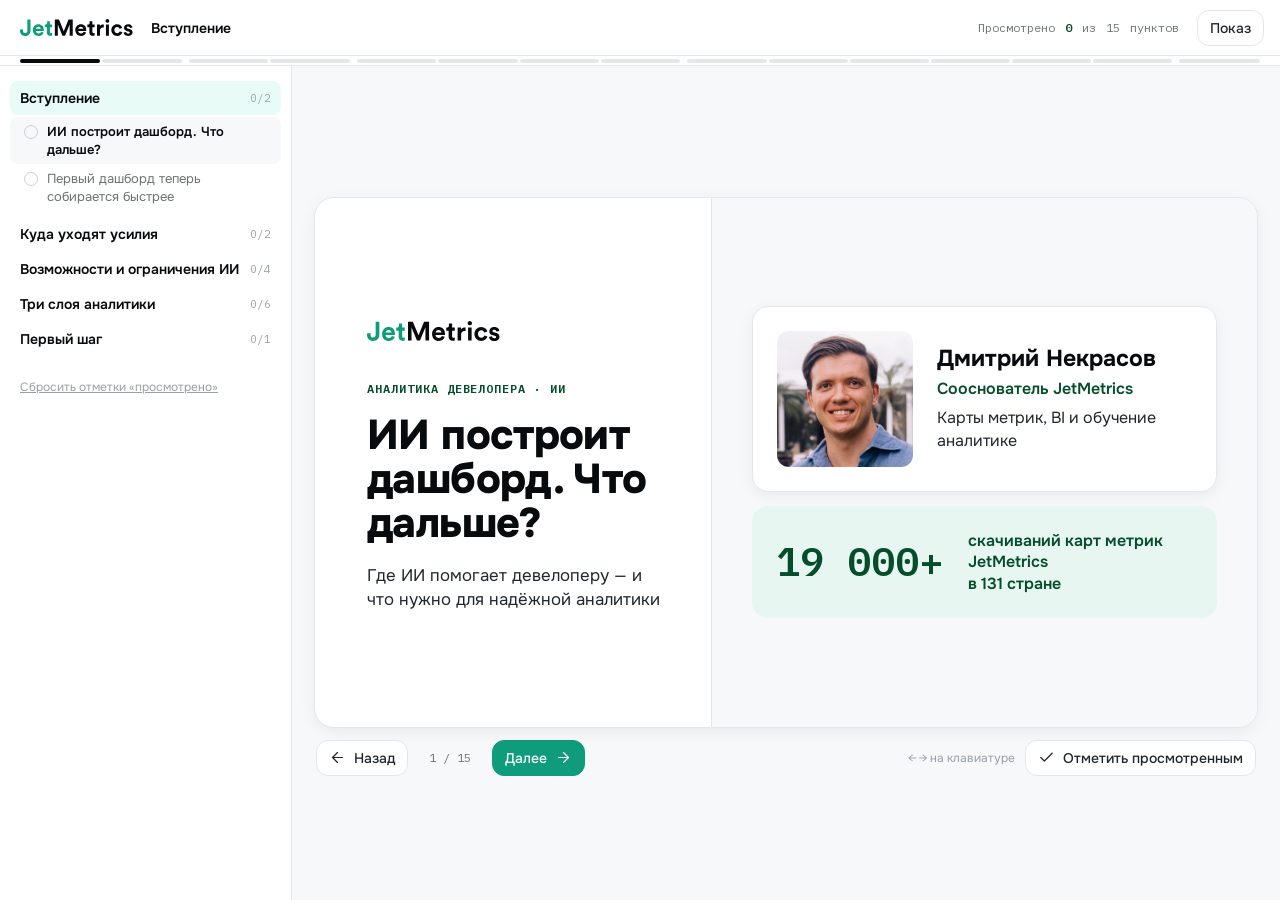
==== commit a1ce4124: "Rebuild conference narrative around AI analytics" ====
--- a/index.html
+++ b/index.html
@@ -385,158 +385,84 @@
   #board *{animation-duration:.01s!important;animation-delay:0s!important}
 }
 
-/* Формат выступления и содержание кейса поверх стилей исходной презентации. */
+/* Слайды доклада: типографика и элементы JetMetrics поверх исходного AUVIX-шаблона. */
 @media (min-width:821px){
   .deck{align-items:center;justify-content:center}
   .slides{flex:none;aspect-ratio:16/9}
   .foot{flex:none}
-  .txt h2{font-size:clamp(1.625rem,2.3vw,2.25rem)}
-  .txt p.lead{font-size:clamp(1.0625rem,1.38vw,1.4rem)}
-  .sc-card .t,.sc-step .t,.sc-tree .tn{font-size:clamp(1rem,1.35vw,1.35rem)}
-  .sc-card .x,.sc-step .x,.sc-num .x{font-size:clamp(.875rem,1.15vw,1.15rem)}
+  .txt h2{font-size:clamp(1.7rem,2.25vw,2.3rem)}
+  .txt p.lead{font-size:clamp(1.05rem,1.3vw,1.35rem)}
+  .slide.t-wide.is-active{grid-template-columns:minmax(0,1fr);grid-template-rows:auto minmax(0,1fr)}
+  .t-wide .txt{padding:22px 38px 12px;gap:5px}
+  .t-wide .txt h2{font-size:clamp(1.65rem,2.1vw,2.15rem)}
+  .t-wide .vis{border:0;border-top:1px solid var(--jm-line)}
+  .t-wide .sc-wrap{padding:16px 26px 12px}
 }
 .brand .jm-logo{max-width:172px}
+.cover-lead{color:var(--jm-text);font-size:clamp(1.05rem,1.3vw,1.4rem)!important;line-height:1.4!important}
 .speaker-intro{display:flex;flex-direction:column;gap:14px}
 .speaker-card,.speaker-proof{display:flex;align-items:center;gap:24px;border-radius:var(--jm-r-lg);padding:24px}
 .speaker-card{background:var(--jm-surface);border:1px solid var(--jm-line);box-shadow:var(--jm-e2)}
 .speaker-photo{display:block;width:136px;height:136px;object-fit:cover;border-radius:var(--jm-r-md);flex:none}
-.speaker-details{min-width:0}
 .speaker-name{font-weight:700;font-size:clamp(1.25rem,1.8vw,1.7rem);line-height:1.2;color:var(--jm-ink)}
 .speaker-role{margin-top:6px;font-weight:600;font-size:clamp(1rem,1.25vw,1.2rem);line-height:1.3;color:var(--jm-green-deep)}
 .speaker-focus{margin-top:8px;font-size:clamp(1rem,1.25vw,1.2rem);line-height:1.4;color:var(--jm-text)}
 .speaker-proof{background:var(--jm-green-tint);color:var(--jm-green-deep)}
-.speaker-proof-number{font:700 clamp(2rem,3.1vw,3rem)/1 var(--jm-font-mono);white-space:nowrap}
-.speaker-proof-text{font-size:clamp(1rem,1.25vw,1.2rem);line-height:1.35;font-weight:600}
-.shift-flow{display:grid;grid-template-columns:minmax(0,1fr) 32px minmax(0,1fr);align-items:stretch;gap:12px}
-.shift-flow .sc-cards{grid-template-columns:minmax(0,1fr)}
-.shift-flow .sc-card{height:100%}
-.shift-arrow{color:var(--jm-green)}
-.grouped-metrics{display:grid;gap:18px}
-.metric-group{display:grid;grid-template-columns:110px minmax(0,1fr);gap:16px;align-items:center}
-.metric-group-name{font-size:1.1rem;font-weight:700;color:var(--jm-green-deep)}
-.metric-group-items{display:flex;flex-wrap:wrap;gap:8px}
-.metric-pill{flex:1 1 145px;display:flex;align-items:center;min-height:58px;padding:12px 16px;background:var(--jm-surface);border:1px solid var(--jm-line);border-radius:var(--jm-r-lg);box-shadow:var(--jm-e2);font-size:1.05rem;line-height:1.25;font-weight:700;color:var(--jm-ink)}
-.layer-label{width:100%;max-width:860px;margin:0 auto 18px;font:600 .85rem var(--jm-font-mono);letter-spacing:.05em;text-transform:uppercase;color:var(--jm-green-deep)}
-.contract-note,.context-note,.test-note{width:100%;max-width:860px;margin:22px auto 0;font-size:1.05rem;line-height:1.35;color:var(--jm-text)}
-.contract-note b{font-family:var(--jm-font-mono);font-size:1.35em;color:var(--jm-coral-text)}
-.test-note{font-weight:600}
-.sc-num .v,.tree-head b,.sc-tree .tn b{font-family:var(--jm-font-mono)}
-.sc-cards.n7{grid-template-columns:repeat(2,minmax(0,1fr))}
-.slide[data-i="3"] .sc-cards{grid-template-columns:repeat(2,minmax(0,1fr))}
-.slide[data-i="3"] .sc-card{padding:14px 18px;gap:2px}
-.slide[data-i="3"] .sc-card .t{font-size:clamp(1rem,1.2vw,1.25rem)}
-.slide[data-i="9"] .sc-cards{grid-template-columns:1fr}
-.slide[data-i="9"] .sc-card{flex-direction:row;align-items:center;padding:14px 18px}
-.slide[data-i="9"] .sc-card .t{flex:1}
-.slide[data-i="14"] .sc-steps{display:grid;grid-template-columns:repeat(2,minmax(0,1fr));gap:14px}
-.slide[data-i="14"] .sc-steps .sc-arrow{display:none}
-.slide[data-i="14"] .sc-step{min-width:0}
-.tree-head{display:flex;gap:24px;color:var(--jm-text);font-size:1.1rem;margin-bottom:20px}
-.tree-next{margin-top:24px;font-size:1.05rem;line-height:1.35;color:var(--jm-text)}
-.sc-tree .tn b{float:right;margin-left:30px;color:var(--jm-coral-text)}
-.sc-tree ul.root>li>.tn{font-size:1.55rem;white-space:nowrap}
-.sc-tree ul.root>li>.tn{background:var(--jm-coral-tint);color:var(--jm-coral-text);border-color:var(--jm-coral-tint)}
-.sc-tree .tn.tree-focus{background:var(--jm-coral-tint);border-color:var(--jm-coral)}
-.sc-tree ul:not(.root){min-width:240px}
-.causal-map .sc-step{align-items:center;text-align:center;justify-content:center;min-height:90px}
-.causal-map .causal{color:var(--jm-blue)}
-.causal-map .causal .ic{stroke-dasharray:3 3}
-.other-factors{margin:0 0 12px;color:var(--jm-text);font-size:1rem;text-align:center}
-.factor-row{display:grid;grid-template-columns:repeat(3,minmax(0,1fr));gap:10px}
-.factor{display:block;text-align:center;background:var(--jm-blue-tint);border-radius:var(--jm-r-md);padding:10px 8px;color:var(--jm-blue-text);font-size:1rem;font-weight:600}
-.hypothesis-links{display:block;width:100%;height:46px;overflow:visible;color:var(--jm-blue);fill:none;stroke:currentColor;stroke-width:1.5;stroke-dasharray:4 4}
-.causal-legend{margin-top:16px;text-align:center;color:var(--jm-text);font-size:1rem}
-.case-sources{display:flex;flex-wrap:wrap;justify-content:center;gap:10px;width:100%;margin:20px auto 0}
-.case-sources span{padding:9px 14px;border-radius:var(--jm-r-md);background:var(--jm-green-tint);color:var(--jm-green-deep);font-weight:600}
-.slide[data-i="10"] .sc-steps{flex-direction:column;gap:4px}
-.slide[data-i="10"] .sc-step{flex-direction:row;align-items:center;gap:14px;padding:10px 14px}
-.slide[data-i="10"] .sc-arrow{height:18px}
-.slide[data-i="10"] .sc-arrow .ic{width:18px;transform:rotate(90deg)}
-.slide[data-i="14"] .sc-step:last-child{background:var(--jm-green-tint);border-color:var(--jm-green)}
+.speaker-proof b{font:700 clamp(2rem,3.1vw,3rem)/1 var(--jm-font-mono);white-space:nowrap}
+.speaker-proof span{font-size:clamp(1rem,1.25vw,1.2rem);line-height:1.35;font-weight:600}
+/* Отчёт — намеренно незаполненная область для будущей демонстрации. */
+.dashboard-scene{width:100%;max-width:850px;margin:auto}
+.dashboard{background:#fff;border:1px solid #dce4e7;border-radius:16px;box-shadow:0 14px 34px #293c4614;overflow:hidden;position:relative;color:#263d3a}
+.db-top{display:flex;align-items:center;gap:10px;border-bottom:1px solid #e9eeec;padding:12px 18px;font-size:clamp(.75rem,1.05vw,1rem)}
+.db-mark{display:grid;place-items:center;width:25px;height:25px;background:var(--jm-green);color:white;border-radius:7px;font-weight:800}
+.db-tag{margin-left:auto;font:600 .6rem var(--jm-font-mono);color:var(--jm-green)}
+.db-body{padding:18px;opacity:.62}
+.db-label{font:600 .58rem var(--jm-font-mono);letter-spacing:.08em;color:#7c938e;margin-bottom:9px}
+.db-kpis{display:grid;grid-template-columns:repeat(3,1fr);gap:9px}
+.db-kpis>div,.db-chart,.db-side{border:1px solid #e4eae8;border-radius:9px;padding:11px;background:#fbfdfc}
+.db-kpis span{display:block;font-size:.68rem;color:#758780}.db-kpis b{display:block;font-size:1.4rem;color:#8eaea2}
+.db-grid{display:grid;grid-template-columns:2fr 1fr;gap:9px;margin-top:9px;min-height:150px}
+.db-grid strong{font-size:.69rem}.db-empty{display:grid;height:95px;align-content:space-evenly}.db-empty span{border-top:1px solid #d8e6df}
+.db-side i{display:block;height:13px;background:#e7f2ed;border-radius:3px;margin-top:12px}.db-side i:nth-child(3){width:80%}.db-side i:nth-child(4){width:60%}.db-side i:nth-child(5){width:40%}
+.db-overlay{position:absolute;left:50%;top:57%;transform:translate(-50%,-50%);text-align:center;white-space:nowrap;background:#fff;border:1px solid #d8e5df;padding:15px 22px;border-radius:11px;box-shadow:0 8px 26px #19372c1c}
+.db-overlay b,.db-overlay span{display:block}.db-overlay b{color:var(--jm-green-deep);font-size:1.05rem}.db-overlay span{color:var(--jm-text);font-size:.8rem;margin-top:3px}
+.db-caption{display:flex;justify-content:center;gap:12px;flex-wrap:wrap;margin-top:16px;color:var(--jm-text);font-size:clamp(.8rem,1.05vw,1rem);font-weight:600}.db-caption i{font-style:normal;color:var(--jm-green)}
+/* Две формы одной и той же кривой. */
+.effort{width:100%;max-width:1300px;margin:auto;color:var(--jm-text)}
+.effort-top{display:flex;align-items:center;justify-content:space-between;gap:16px;padding:0 10px 4px;font:600 .75rem var(--jm-font-mono);letter-spacing:.04em;color:var(--jm-muted)}
+.effort-legend{display:flex;gap:18px;font:600 .85rem var(--jm-font);letter-spacing:0;color:var(--jm-ink)}.effort-legend span{display:flex;align-items:center;gap:6px}.dot{width:10px;height:10px;border-radius:50%;display:inline-block}.dot.old{background:#67727a}.dot.new{background:var(--jm-green)}
+.effort svg{width:100%;display:block;overflow:visible}.effort .band{fill:#e9f1fa}.effort .rule{stroke:#d7e1e4;stroke-width:1.4}.effort .axis{fill:#738180;font:600 14px 'IBM Plex Mono',monospace}.effort .line{fill:none;stroke-width:4;stroke-linejoin:round;stroke-linecap:round}.effort .before.line{stroke:#48565d}.effort .now.line{stroke:#0e9c7d}.effort .before circle{fill:#48565d;stroke:#fff;stroke-width:2.5}.effort .now circle{fill:#0e9c7d;stroke:#fff;stroke-width:2.5}.effort .muted{opacity:.27}.effort g text{fill:#fff;text-anchor:middle;font:700 15px 'IBM Plex Mono',monospace}.effort .label{font:600 15px Onest,sans-serif;fill:#26343a;text-anchor:middle}.effort-foot{font-size:.75rem;color:var(--jm-muted);padding:0 10px}.effort-foot a,.source{color:var(--jm-green-deep)}
+.question-visual,.ability-list,.evidence,.limit-visual,.layer-stack,.definition-example,.tree-visual,.causal-visual,.context-visual,.comparison,.responsibility,.first-step{width:100%;max-width:860px;margin:auto}
+.question-bubble{font-weight:700;font-size:clamp(1.35rem,2vw,2rem);line-height:1.32;color:var(--jm-green-deep);background:var(--jm-green-tint);border-left:4px solid var(--jm-green);padding:24px;border-radius:0 var(--jm-r-md) var(--jm-r-md) 0}
+.question-path{display:flex;align-items:center;justify-content:space-between;gap:8px;margin:26px 0;font-weight:700;font-size:clamp(.9rem,1.3vw,1.25rem)}.question-path span{flex:1;text-align:center}.question-path i{color:var(--jm-green);font-style:normal;font-size:1.5rem}.question-visual p{color:var(--jm-text);line-height:1.4}
+.ability-list>div:not(.ability-note){display:grid;grid-template-columns:45px minmax(110px,.75fr) 1.75fr;align-items:center;gap:12px;border-bottom:1px solid var(--jm-line);padding:16px 0}.ability-list span,.context-grid span{font:600 .8rem var(--jm-font-mono);color:var(--jm-green)}.ability-list b{font-size:clamp(1.05rem,1.4vw,1.35rem)}.ability-list p{margin:0;font-size:clamp(.95rem,1.2vw,1.15rem);color:var(--jm-text)}.ability-note{font-size:1rem;color:var(--jm-green-deep);font-weight:600;margin-top:20px}
+.evidence{display:grid;grid-template-columns:1fr 1.1fr;gap:22px}.evidence-over{font:600 .65rem var(--jm-font-mono);letter-spacing:.04em;color:var(--jm-green-deep)}.evidence-big{font:700 clamp(3.4rem,6vw,6rem)/1 var(--jm-font-mono);color:var(--jm-green);margin:14px 0 4px}.evidence-big span{font-size:.5em}.evidence-meaning{font-size:clamp(1.05rem,1.4vw,1.4rem);font-weight:700}.evidence-stat p,.evidence-note{font-size:clamp(.85rem,1.05vw,1rem);line-height:1.42;color:var(--jm-text)}.evidence-note{border-left:1px solid var(--jm-line);padding-left:22px}.example-line{margin:18px 0;padding:14px;background:var(--jm-blue-tint);border-radius:var(--jm-r-md)}.example-line span,.example-line strong{display:block}.example-line span{font:600 .65rem var(--jm-font-mono);color:var(--jm-blue-text);margin-bottom:7px}.evidence-note small{font-size:.78rem;color:var(--jm-muted)}.source{grid-column:1/-1;font-size:.8rem}
+.limit-row{display:grid;grid-template-columns:1fr 1fr;gap:22px;align-items:center;padding:15px 0;border-bottom:1px solid var(--jm-line)}.limit-row b,.limit-row span{display:block}.limit-row b{font-size:clamp(1rem,1.3vw,1.2rem);color:var(--jm-green-deep)}.limit-row span{font-size:.95rem;margin-top:4px;color:var(--jm-text)}.limit-row strong{font-size:clamp(.95rem,1.2vw,1.15rem);line-height:1.35}.limit-source{margin-top:16px;font-size:.8rem;color:var(--jm-muted)}.limit-source a{color:var(--jm-green-deep)}
+.layer-stack{max-width:690px}.layer-entry,.layer-base{font:600 .75rem var(--jm-font-mono);letter-spacing:.04em;text-align:center;color:var(--jm-muted)}.layer-arrow{text-align:center;color:var(--jm-green);font-size:1.2rem;line-height:1.2}.layer-row{display:flex;justify-content:space-between;gap:15px;align-items:center;padding:15px 18px;margin:8px 0;border-radius:var(--jm-r-md);background:#fff;border-left:4px solid var(--jm-green);box-shadow:var(--jm-e2)}.layer-row b{font-size:clamp(1rem,1.3vw,1.25rem)}.layer-row span{color:var(--jm-text);font-size:clamp(.9rem,1.1vw,1.05rem)}.layer-row.causal{border-color:var(--jm-blue)}.layer-row.context{border-color:var(--jm-coral)}
+.definition-head,.tree-label,.causal-title{font:600 .8rem var(--jm-font-mono);letter-spacing:.04em;color:var(--jm-green-deep)}.definition-pair{display:grid;grid-template-columns:1fr 40px 1fr;align-items:center;gap:12px;margin:24px 0}.definition-pair>div:not(.definition-divider){display:flex;flex-direction:column}.definition-pair b{font:700 clamp(3.4rem,5.5vw,5.3rem)/1 var(--jm-font-mono);color:var(--jm-green)}.definition-pair strong{font-size:clamp(1rem,1.35vw,1.3rem);line-height:1.3;margin:10px 0 3px}.definition-pair span,.definition-note{font-size:1rem;color:var(--jm-text)}.definition-divider{font-size:2rem;color:var(--jm-muted);text-align:center}.example-tag{font-size:.75rem;color:var(--jm-muted);margin-top:18px}
+.tree-visual{text-align:center}.tree-label{text-align:left}.tree-root,.tree-branches>div{border-radius:var(--jm-r-md);padding:15px 20px;background:#fff;box-shadow:var(--jm-e2)}.tree-root{background:var(--jm-green-tint);max-width:380px;margin:18px auto 0}.tree-root strong,.tree-branches strong{display:block;font-size:clamp(1.1rem,1.5vw,1.45rem)}.tree-root span,.tree-branches span{display:block;font-size:.9rem;color:var(--jm-text);margin-top:4px}.tree-stem{height:30px;width:2px;margin:auto;background:var(--jm-green)}.tree-branches{display:grid;grid-template-columns:1fr 32px 1fr;align-items:center;gap:10px}.tree-branches em{font-style:normal;font-size:1.7rem;color:var(--jm-green)}.tree-visual p,.causal-visual p{color:var(--jm-text);font-size:1rem;margin:20px 0 0}
+.causal-visual{text-align:center}.causal-title{text-align:left}.causal-grid{display:grid;grid-template-columns:repeat(3,1fr);gap:8px 12px;margin-top:22px}.cause{padding:14px;background:var(--jm-blue-tint);color:var(--jm-blue-text);font-weight:700;border-radius:var(--jm-r-md)}.cause-arrows{grid-column:1/-1;display:grid;grid-template-columns:repeat(3,1fr);color:var(--jm-blue);font-size:1.2rem}.causal-hub{grid-column:1/-1;display:flex;align-items:center;justify-content:center;gap:10px}.causal-hub div{flex:1;padding:15px 8px;background:#fff;border:1px solid var(--jm-line);border-radius:var(--jm-r-md);font-weight:700}.causal-hub span{color:var(--jm-green);font-size:1.3rem}.causal-check{margin-top:23px;color:var(--jm-green-deep)}
+.context-question{font-size:clamp(1.3rem,1.7vw,1.7rem);font-weight:700;color:var(--jm-green-deep);margin-bottom:18px}.context-grid{display:grid;grid-template-columns:repeat(2,minmax(0,1fr));gap:18px 24px}.context-grid>div{border-top:2px solid #cfe4da;padding-top:10px}.context-grid b{display:block;font-size:clamp(.95rem,1.2vw,1.2rem);margin-top:5px}.context-grid p{margin:4px 0 0;color:var(--jm-text);font-size:.95rem;line-height:1.3}.context-example{margin-top:20px;border-radius:var(--jm-r-md);background:#fff;padding:12px 15px;color:var(--jm-text);font-size:.95rem}
+.comparison{display:grid;grid-template-columns:1fr 1fr;gap:24px}.compare-column{border-top:4px solid #aab8bb;padding-top:14px}.compare-column.improved{border-color:var(--jm-green)}.compare-head{font:600 .7rem var(--jm-font-mono);letter-spacing:.04em;color:var(--jm-muted)}.improved .compare-head{color:var(--jm-green-deep)}.compare-column p{font-size:clamp(.95rem,1.25vw,1.2rem);font-weight:600;line-height:1.3;border-bottom:1px solid var(--jm-line);padding:10px 0;margin:0}.compare-foot{grid-column:1/-1;font-size:.95rem;color:var(--jm-text)}
+.responsibility>div:not(.responsibility-note){display:grid;grid-template-columns:140px 1fr;gap:4px 14px;padding:15px 0;border-bottom:1px solid var(--jm-line)}.responsibility span{grid-row:1/3;font:600 .7rem var(--jm-font-mono);color:var(--jm-green-deep)}.responsibility b{font-size:clamp(1rem,1.4vw,1.3rem)}.responsibility p{margin:0;color:var(--jm-text);font-size:.95rem}.responsibility-note{margin-top:18px;color:var(--jm-text);font-size:.9rem}
+.first-question{font-size:clamp(1.4rem,2vw,2rem);font-weight:700;line-height:1.25;color:var(--jm-green-deep)}.first-steps{margin-top:24px}.first-steps>div{display:flex;gap:16px;align-items:center;border-bottom:1px solid var(--jm-line);padding:12px 0}.first-steps b{font:600 .85rem var(--jm-font-mono);color:var(--jm-green)}.first-steps span{font-size:clamp(1rem,1.4vw,1.3rem);font-weight:600}.first-close{margin-top:20px;color:var(--jm-text)}
 .end-present{display:none}
 body.presenting .app{grid-template-rows:minmax(0,1fr)}
 body.presenting .top,body.presenting .segs,body.presenting .side,body.presenting .scrim{display:none!important}
-body.presenting .main{grid-template-columns:minmax(0,1fr)}
-body.presenting .deck{padding:0;justify-content:center}
-body.presenting .slide{border-radius:0}
-body.presenting .txt h2{font-size:clamp(2rem,3vw,2.8rem)}
-body.presenting .txt p.lead{font-size:clamp(1.25rem,1.8vw,1.65rem)}
-body.presenting .sc-card .t,body.presenting .sc-step .t,body.presenting .sc-tree .tn{font-size:clamp(1.3rem,2vw,2rem)}
-body.presenting .slide[data-i="3"] .sc-card .t{font-size:clamp(1.3rem,2vw,2rem)}
-body.presenting .sc-card .x,body.presenting .sc-step .x,body.presenting .sc-num .x{font-size:clamp(1.15rem,1.6vw,1.5rem)}
-body.presenting .sc-num .v{font-size:clamp(2.6rem,4vw,4rem)}
-body.presenting .metric-group-name,body.presenting .metric-pill{font-size:clamp(1.3rem,1.75vw,1.6rem)}
-body.presenting .slide[data-i="10"] .sc-step .t{font-size:clamp(1.25rem,1.6vw,1.5rem)}
-body.presenting .tree-head,body.presenting .tree-next,body.presenting .other-factors,body.presenting .factor,body.presenting .sc-foot,body.presenting .contract-note,body.presenting .context-note,body.presenting .test-note,body.presenting .case-sources,body.presenting .causal-legend{font-size:clamp(1.1rem,1.5vw,1.35rem)}
-body.presenting .layer-label{font-size:clamp(.95rem,1.25vw,1.2rem)}
-body.presenting .speaker-name{font-size:clamp(1.55rem,2.2vw,2.1rem)}
-body.presenting .speaker-role,body.presenting .speaker-focus,body.presenting .speaker-proof-text{font-size:clamp(1.15rem,1.6vw,1.5rem)}
-body.presenting .speaker-proof-number{font-size:clamp(2.4rem,4vw,4rem)}
-body.presenting .foot{position:absolute;bottom:8px;left:50%;transform:translateX(-50%);z-index:10;opacity:0;transition:opacity .2s;padding:8px 14px;background:rgba(246,248,250,.95);border:1px solid var(--jm-line);border-radius:var(--jm-r-md)}
-body.presenting .foot:hover,body.presenting .foot:focus-within{opacity:1}
-body.presenting .end-present{display:inline-flex}
+body.presenting .main{grid-template-columns:minmax(0,1fr)}body.presenting .deck{padding:0;justify-content:center}body.presenting .slide{border-radius:0}
+body.presenting .txt h2{font-size:clamp(2rem,3vw,2.8rem)}body.presenting .txt p.lead{font-size:clamp(1.25rem,1.7vw,1.6rem)}
+body.presenting .t-wide .txt h2{font-size:clamp(1.9rem,2.5vw,2.5rem)}body.presenting .speaker-name{font-size:clamp(1.55rem,2.2vw,2.1rem)}body.presenting .speaker-role,body.presenting .speaker-focus,body.presenting .speaker-proof span{font-size:clamp(1.15rem,1.6vw,1.5rem)}body.presenting .speaker-proof b{font-size:clamp(2.4rem,4vw,4rem)}
+body.presenting .foot{position:absolute;bottom:8px;left:50%;transform:translateX(-50%);z-index:10;opacity:0;transition:opacity .2s;padding:8px 14px;background:rgba(246,248,250,.95);border:1px solid var(--jm-line);border-radius:var(--jm-r-md)}body.presenting .foot:hover,body.presenting .foot:focus-within{opacity:1}body.presenting .end-present{display:inline-flex}
 @media (max-width:820px){
-  .slides{width:100%!important;height:auto!important;aspect-ratio:auto}
-  .foot{width:100%!important}
-  .vis{height:auto;min-height:52vh}
-  .sc-wrap{position:relative;inset:auto;min-height:52vh;overflow:visible}
-  .speaker-card,.speaker-proof{gap:14px;padding:16px}
-  .speaker-photo{width:96px;height:96px}
-  .speaker-name{font-size:1.15rem}
-  .speaker-role{font-size:1rem}
-  .speaker-focus,.speaker-proof-text{font-size:.95rem}
-  .speaker-proof-number{font-size:2rem}
-  .slide[data-i="3"] .sc-cards{grid-template-columns:repeat(2,minmax(0,1fr))}
-  .slide[data-i="9"] .sc-cards{grid-template-columns:1fr}
-  .slide[data-i="14"] .sc-steps{grid-template-columns:1fr}
-  .shift-flow{grid-template-columns:minmax(0,1fr);gap:8px}
-  .shift-arrow{transform:rotate(90deg)}
-  .grouped-metrics{gap:12px}
-  .metric-group{grid-template-columns:minmax(0,1fr);gap:6px}
-  .metric-pill{min-height:42px;padding:8px 10px;font-size:.95rem}
-  .layer-label{margin-bottom:10px}
-  .contract-note,.context-note,.test-note{margin-top:12px;font-size:1rem}
-  .sc-steps .sc-arrow{transform:none}
-  .sc-steps .sc-arrow .ic{transform:rotate(90deg)}
-  .case-sources{gap:6px;margin-top:12px}
-  .case-sources span{padding:7px 10px}
-  .hypothesis-links{display:none}
-  .causal-map .sc-steps{margin-top:12px}
-  .factor{font-size:.82rem;padding:8px 4px}
-  .causal-map .sc-step{min-height:50px}
-  .causal-legend{margin-top:10px;font-size:.9rem}
-  .sc-tree ul:not(.root){min-width:0}
-  .sc-tree ul.root>li{display:block}
-  .sc-tree ul.root>li>.tn{display:inline-block;font-size:1.25rem}
-  .sc-tree ul:not(.root){margin:12px 0 0 12px}
-  .sc-tree ul:not(.root)::before{display:none}
-  .sc-tree ul:not(.root) .tn{max-width:none;flex:1}
-  .sc-tree .tn b{margin-left:16px}
-  .present{margin-left:auto}
-  body.presenting .app{display:block;height:100dvh}
-  body.presenting .main{display:block;height:100%}
-  body.presenting .deck{height:100%;overflow:auto}
-  body.presenting .slides{height:auto!important}
-  body.presenting .foot{position:sticky;left:auto;transform:none;opacity:1;bottom:0}
+  .slides{width:100%!important;height:auto!important;aspect-ratio:auto}.foot{width:100%!important}.vis{height:auto;min-height:52vh}.sc-wrap{position:relative;inset:auto;min-height:52vh;overflow:visible}
+  .slide.is-active,.slide.t-wide.is-active{display:flex;flex-direction:column}.t-wide .vis{border:0;border-top:1px solid var(--jm-line)}.t-wide .sc-wrap{padding:18px 10px;min-height:0}.effort{overflow-x:auto;overscroll-behavior-x:contain}.effort svg{min-width:950px}.effort-top{min-width:0;flex-wrap:wrap;font-size:.64rem}.effort-legend{font-size:.72rem}.effort-foot{min-width:0;position:sticky;left:0;width:calc(100vw - 65px)}.effort-foot:after{content:' · Листайте график ↔';font-weight:700}
+  .speaker-card,.speaker-proof{gap:14px;padding:16px}.speaker-photo{width:96px;height:96px}.speaker-name{font-size:1.15rem}.speaker-role{font-size:1rem}.speaker-focus,.speaker-proof span{font-size:.95rem}.speaker-proof b{font-size:2rem}
+  .db-overlay{padding:12px}.db-overlay b{font-size:.9rem}.db-overlay span{font-size:.72rem}.db-caption{font-size:.8rem}.question-path{font-size:.88rem;gap:4px}.ability-list>div:not(.ability-note){grid-template-columns:30px 105px 1fr;gap:6px;padding:12px 0}.ability-list b{font-size:1rem}.ability-list p{font-size:.88rem}
+  .evidence{grid-template-columns:1fr}.evidence-note{border-left:0;border-top:1px solid var(--jm-line);padding:15px 0 0}.evidence-big{font-size:4rem;margin:6px 0}.source{grid-column:auto}.layer-row{padding:12px;gap:8px}.layer-row span{font-size:.85rem}.definition-pair{gap:4px}.definition-pair b{font-size:3rem}.definition-pair strong{font-size:.95rem}.context-grid{gap:14px}.context-grid p{font-size:.86rem}.comparison{gap:14px}.responsibility>div:not(.responsibility-note){grid-template-columns:110px 1fr}.present{margin-left:auto}
+  body.presenting .app{display:block;height:100dvh}body.presenting .main{display:block;height:100%}body.presenting .deck{height:100%;overflow:auto}body.presenting .slides{height:auto!important}body.presenting .foot{position:sticky;left:auto;transform:none;opacity:1;bottom:0}
 }
-@media (max-width:380px){
-  .speaker-photo{width:72px;height:72px}
-  .speaker-card{gap:12px;padding:12px}
-  .speaker-proof{display:block}
-  .speaker-proof-text{margin-top:8px}
-  body.presenting .speaker-name{font-size:1.2rem}
-  body.presenting .speaker-role,body.presenting .speaker-focus,body.presenting .speaker-proof-text{font-size:1rem}
-  body.presenting .speaker-proof-number{font-size:2rem}
-}
-@media print{
-  html,body{height:auto;overflow:visible;background:white}
-  .app,.main,.deck{display:block;height:auto;padding:0}
-  .top,.segs,.side,.scrim,.foot{display:none!important}
-  .slides{width:100%!important;height:auto!important;display:block;aspect-ratio:auto}
-  .slide,.slide.is-active{display:grid!important;position:relative;width:100%;aspect-ratio:16/9;page-break-after:always;break-after:page;box-shadow:none;border:0;border-radius:0}
-  .anim{opacity:1!important;animation:none!important}
-  @page{size:landscape;margin:0}
-}
+@media (max-width:380px){.speaker-photo{width:72px;height:72px}.speaker-card{gap:12px;padding:12px}.speaker-proof{display:block}.speaker-proof span{display:block;margin-top:8px}.definition-pair{grid-template-columns:1fr 24px 1fr}.definition-pair b{font-size:2.5rem}.context-grid{grid-template-columns:1fr}.db-caption{gap:6px}.db-caption span{font-size:.72rem}.tree-branches{grid-template-columns:minmax(0,1fr);gap:5px}.tree-branches em{line-height:1}.causal-grid{grid-template-columns:minmax(0,1fr);gap:6px}.cause{padding:9px}.cause-arrows{display:none}.causal-hub{flex-direction:column;gap:4px}.causal-hub:before{content:'Возможное влияние ↓';font-size:.8rem;color:var(--jm-blue-text);padding:6px}.causal-hub div{width:100%;padding:10px}.causal-hub span{transform:rotate(90deg)}.foot{gap:4px}.foot .cnt{white-space:nowrap;font-size:.65rem}.foot .ibtn{padding:0 8px;gap:5px}}
+@media print{html,body{height:auto;overflow:visible;background:white}.app,.main,.deck{display:block;height:auto;padding:0}.top,.segs,.side,.scrim,.foot{display:none!important}.slides{width:100%!important;height:auto!important;display:block;aspect-ratio:auto}.slide,.slide.is-active{display:grid!important;position:relative;width:100%;aspect-ratio:16/9;page-break-after:always;break-after:page;box-shadow:none;border:0;border-radius:0}.slide.t-wide{grid-template-columns:minmax(0,1fr);grid-template-rows:auto minmax(0,1fr)}.anim{opacity:1!important;animation:none!important}@page{size:landscape;margin:0}}
 </style>
 </head>
 <body class="client">
@@ -564,407 +490,74 @@
   </header>
   <div class="segs" aria-label="Прогресс по слайдам"></div>
   <div class="main">
-    <aside class="side"><div class="sd-sec" data-sec="0"><button class="sd-h" aria-expanded="false"><span class="t">Вступление</span><span class="c" data-c="0"></span></button><ol><li data-go="0" tabindex="0"><i></i><span>ИИ соберёт отчёт. А можно ли по нему принимать решения?</span></li><li data-go="1" tabindex="0"><i></i><span>Куда смещаются усилия</span></li><li data-go="2" tabindex="0"><i></i><span>Один вопрос собственника</span></li></ol></div><div class="sd-sec" data-sec="1"><button class="sd-h" aria-expanded="false"><span class="t">Картина руководителя</span><span class="c" data-c="1"></span></button><ol><li data-go="3" tabindex="0"><i></i><span>Какая картина нужна руководителю</span></li><li data-go="4" tabindex="0"><i></i><span>ИИ помогает с первым отчётом</span></li><li data-go="5" tabindex="0"><i></i><span>Две цифры продаж</span></li></ol></div><div class="sd-sec" data-sec="2"><button class="sd-h" aria-expanded="false"><span class="t">Смысл и контекст</span><span class="c" data-c="2"></span></button><ol><li data-go="6" tabindex="0"><i></i><span>Дерево показывает, где возникло отклонение</span></li><li data-go="7" tabindex="0"><i></i><span>Контекст меняет смысл цифр</span></li><li data-go="8" tabindex="0"><i></i><span>Причинные гипотезы</span></li><li data-go="9" tabindex="0"><i></i><span>Качество данных</span></li></ol></div><div class="sd-sec" data-sec="3"><button class="sd-h" aria-expanded="false"><span class="t">Проверка и границы</span><span class="c" data-c="3"></span></button><ol><li data-go="10" tabindex="0"><i></i><span>Как проверять ответы ИИ</span></li><li data-go="11" tabindex="0"><i></i><span>Когда узнали о событии?</span></li><li data-go="12" tabindex="0"><i></i><span>Нет записи о встрече</span></li><li data-go="13" tabindex="0"><i></i><span>Где применять ИИ</span></li></ol></div><div class="sd-sec" data-sec="4"><button class="sd-h" aria-expanded="false"><span class="t">Первый шаг</span><span class="c" data-c="4"></span></button><ol><li data-go="14" tabindex="0"><i></i><span>Первый шаг руководителя</span></li></ol></div><button class="sd-reset" type="button">Сбросить отметки «просмотрено»</button></aside>
+    <aside class="side"><div class="sd-sec" data-sec="0"><button class="sd-h" aria-expanded="false"><span class="t">Вступление</span><span class="c" data-c="0"></span></button><ol><li data-go="0" tabindex="0"><i></i><span>ИИ построит дашборд. Что дальше?</span></li><li data-go="1" tabindex="0"><i></i><span>Первый дашборд теперь собирается быстрее</span></li></ol></div><div class="sd-sec" data-sec="1"><button class="sd-h" aria-expanded="false"><span class="t">Куда уходят усилия</span><span class="c" data-c="1"></span></button><ol><li data-go="2" tabindex="0"><i></i><span>Раньше: больше усилий уходило на сборку</span></li><li data-go="3" tabindex="0"><i></i><span>Сейчас: усилия смещаются к проверке и решениям</span></li></ol></div><div class="sd-sec" data-sec="2"><button class="sd-h" aria-expanded="false"><span class="t">Возможности и ограничения ИИ</span><span class="c" data-c="2"></span></button><ol><li data-go="4" tabindex="0"><i></i><span>Дашборд готов. Что спросить дальше?</span></li><li data-go="5" tabindex="0"><i></i><span>Что ИИ уже может сделать</span></li><li data-go="6" tabindex="0"><i></i><span>Хороший ответ не гарантирован</span></li><li data-go="7" tabindex="0"><i></i><span>Где ИИ нужна проверка</span></li></ol></div><div class="sd-sec" data-sec="3"><button class="sd-h" aria-expanded="false"><span class="t">Три слоя аналитики</span><span class="c" data-c="3"></span></button><ol><li data-go="8" tabindex="0"><i></i><span>Какие знания нужны аналитике</span></li><li data-go="9" tabindex="0"><i></i><span>Семантический слой: что считаем продажей</span></li><li data-go="10" tabindex="0"><i></i><span>Дерево метрик: из чего складывается результат</span></li><li data-go="11" tabindex="0"><i></i><span>Причинный слой: что могло повлиять</span></li><li data-go="12" tabindex="0"><i></i><span>Контекстный слой: что происходило в бизнесе</span></li><li data-go="13" tabindex="0"><i></i><span>Что дают эти знания</span></li></ol></div><div class="sd-sec" data-sec="4"><button class="sd-h" aria-expanded="false"><span class="t">Первый шаг</span><span class="c" data-c="4"></span></button><ol><li data-go="14" tabindex="0"><i></i><span>С чего начать</span></li></ol></div><button class="sd-reset" type="button">Сбросить отметки «просмотрено»</button></aside>
     <div class="scrim"></div>
     <main class="deck">
-      <div class="slides"><section class="slide t-cover" data-i="0" aria-label="Слайд 1: ИИ соберёт отчёт. А можно ли по нему принимать решения?"><div class="txt"><div class="cover-brand"><svg class="jm-logo" viewBox="0 0 318 48" fill="none" xmlns="http://www.w3.org/2000/svg"><path d="M0 33.2357V30.2317L8.50411 28.6977V32.8522C8.56805 37.518 11.1896 39.6272 14.7703 39.6272C18.4789 39.6272 20.7807 37.0067 20.7807 33.0439V1.7257H29.6045V33.0439C29.6045 41.225 23.6581 48 14.8342 48C5.88254 48 0 42.1198 0 33.2357Z" fill="#0E9C7D"/><path d="M44.743 27.739H58.8099C58.6821 24.6072 56.636 21.5393 51.7765 21.5393C47.3646 21.5393 44.9348 24.8629 44.743 27.739ZM59.6412 35.9201L66.7386 38.0293C65.1401 43.4621 60.1527 48 52.4159 48C43.7839 48 36.1749 41.8003 36.1749 31.1904C36.1749 21.1558 43.5921 14.6365 51.6486 14.6365C61.3676 14.6365 67.1862 20.8362 67.1862 30.9348C67.1862 32.1491 67.0583 33.4274 67.0583 33.5553H44.5512C44.743 37.7097 48.2597 40.7137 52.4798 40.7137C56.4441 40.7137 58.6181 38.7324 59.6412 35.9201Z" fill="#0E9C7D"/><path d="M84.3692 6.19973V15.5952H90.6994V23.1372H84.3692V36.3036C84.3692 39.0519 85.6481 39.9467 88.0778 39.9467C89.1008 39.9467 90.2518 39.8189 90.6994 39.6911V46.7217C89.9321 47.0413 88.3975 47.4887 85.9038 47.4887C79.7655 47.4887 75.9291 43.8455 75.9291 37.7736V23.1372H70.2383V15.5952H71.8369C75.1618 15.5952 76.6964 13.4221 76.6964 10.6099V6.19973H84.3692Z" fill="#0E9C7D"/><path d="M148.952 47.0413H140.256V15.2756L127.212 47.0413H119.859L106.815 15.5313V47.0413H98.3752V1.7257H110.012L123.632 34.4501L136.931 1.7257H148.952V47.0413Z" fill="#080B0D"/><path d="M164.694 27.739H178.761C178.633 24.6072 176.587 21.5393 171.728 21.5393C167.316 21.5393 164.886 24.8629 164.694 27.739ZM179.592 35.9201L186.69 38.0293C185.091 43.4621 180.104 48 172.367 48C163.735 48 156.126 41.8003 156.126 31.1904C156.126 21.1558 163.543 14.6365 171.6 14.6365C181.319 14.6365 187.137 20.8362 187.137 30.9348C187.137 32.1491 187.01 33.4274 187.01 33.5553H164.502C164.694 37.7097 168.211 40.7137 172.431 40.7137C176.395 40.7137 178.569 38.7324 179.592 35.9201Z" fill="#080B0D"/><path d="M204.32 6.19973V15.5952H210.651V23.1372H204.32V36.3036C204.32 39.0519 205.599 39.9467 208.029 39.9467C209.052 39.9467 210.203 39.8189 210.651 39.6911V46.7217C209.883 47.0413 208.349 47.4887 205.855 47.4887C199.717 47.4887 195.88 43.8455 195.88 37.7736V23.1372H190.19V15.5952H191.788C195.113 15.5952 196.648 13.4221 196.648 10.6099V6.19973H204.32Z" fill="#080B0D"/><path d="M236.62 15.4674V24.032C235.66 23.8402 234.829 23.7763 234.062 23.7763C229.714 23.7763 225.941 25.8855 225.941 32.6605V47.0413H217.437V15.5952H225.686V20.261C227.604 16.1065 231.952 15.3395 234.637 15.3395C235.341 15.3395 235.98 15.4035 236.62 15.4674Z" fill="#080B0D"/><path d="M251.106 47.0413H242.601V15.5952H251.106V47.0413ZM241.578 5.30493C241.578 2.36485 243.944 0 246.822 0C249.763 0 252.065 2.36485 252.065 5.30493C252.065 8.11718 249.763 10.482 246.822 10.482C243.944 10.482 241.578 8.11718 241.578 5.30493Z" fill="#080B0D"/><path d="M274.341 22.498C269.993 22.498 266.348 25.6298 266.348 31.3182C266.348 37.0067 270.057 40.2024 274.405 40.2024C278.753 40.2024 280.927 37.3262 281.63 34.8975L289.111 37.3901C287.705 42.6312 282.781 48 274.405 48C265.134 48 257.844 40.9694 257.844 31.3182C257.844 21.6032 265.006 14.6365 274.149 14.6365C282.717 14.6365 287.577 19.9414 288.919 25.2463L281.311 27.8029C280.543 25.1824 278.561 22.498 274.341 22.498Z" fill="#080B0D"/><path d="M292.68 38.285L299.969 36.6871C300.161 39.1798 302.015 41.4807 305.723 41.4807C308.537 41.4807 309.88 40.0107 309.88 38.3489C309.88 36.9427 308.92 35.7923 306.491 35.281L302.335 34.3222C296.26 32.98 293.511 29.3369 293.511 24.9268C293.511 19.3023 298.498 14.6365 305.276 14.6365C314.228 14.6365 317.233 20.3249 317.616 23.7124L310.519 25.3103C310.263 23.4567 308.92 21.0919 305.34 21.0919C303.102 21.0919 301.311 22.4341 301.311 24.2237C301.311 25.7577 302.462 26.7164 304.189 27.036L308.665 27.9947C314.867 29.273 318 33.0439 318 37.6458C318 42.759 314.036 48 305.787 48C296.324 48 293.063 41.8642 292.68 38.285Z" fill="#080B0D"/></svg></div><div class="cover-kicker">КАРТИНА ДЛЯ РУКОВОДИТЕЛЯ</div><h1>ИИ соберёт отчёт. А можно ли по нему принимать решения?</h1></div><div class="vis v-schema"><div class="sc-wrap"><div class="sc speaker-intro"><div class="speaker-card anim" style="--d:.12s"><img class="speaker-photo" src="[data-uri]" alt="Дмитрий Некрасов"><div class="speaker-details"><div class="speaker-name">Дмитрий Некрасов</div><div class="speaker-role">Сооснователь JetMetrics</div><div class="speaker-focus">Карты метрик, BI и обучение аналитике</div></div></div><div class="speaker-proof anim" style="--d:.25s"><div class="speaker-proof-number">19 000+</div><div class="speaker-proof-text">скачиваний карт метрик JetMetrics<br>в 131 стране</div></div></div></div></div></section><section class="slide t-info" data-i="1" aria-label="Слайд 2: Куда смещаются усилия"><div class="txt"><div class="eyebrow"><span class="sec">Вступление</span></div><h2>Куда смещаются усилия</h2><p class="lead">Первый отчёт дешевеет. Больше внимания — смыслу и решениям.</p></div><div class="vis v-schema"><div class="sc-wrap"><div class="sc shift-flow"><div class="sc sc-cards n1"><div class="sc-card tone-mute anim" style="--d:0.12s"><span class="ichip tone-mute"><svg class="ic" aria-hidden="true"
-
-  xmlns="http://www.w3.org/2000/svg"
-
-
-  viewBox="0 0 24 24"
-  fill="none"
-  stroke="currentColor"
-  stroke-width="1.75"
-  stroke-linecap="round"
-  stroke-linejoin="round"
->
-  <rect width="7" height="9" x="3" y="3" rx="1" />
-  <rect width="7" height="5" x="14" y="3" rx="1" />
-  <rect width="7" height="9" x="14" y="12" rx="1" />
-  <rect width="7" height="5" x="3" y="16" rx="1" />
-</svg></span><div class="t">Меньше ручной сборки</div><div class="x">Графики и отчёты</div></div></div><div class="sc-arrow shift-arrow"><svg class="ic" aria-hidden="true"
-
-  xmlns="http://www.w3.org/2000/svg"
-
-
-  viewBox="0 0 24 24"
-  fill="none"
-  stroke="currentColor"
-  stroke-width="1.75"
-  stroke-linecap="round"
-  stroke-linejoin="round"
->
-  <path d="M5 12h14" />
-  <path d="m12 5 7 7-7 7" />
-</svg></div><div class="sc sc-cards n1"><div class="sc-card tone-good anim" style="--d:0.12s"><span class="ichip tone-good"><svg class="ic" aria-hidden="true"
-
-  xmlns="http://www.w3.org/2000/svg"
-
-
-  viewBox="0 0 24 24"
-  fill="none"
-  stroke="currentColor"
-  stroke-width="1.75"
-  stroke-linecap="round"
-  stroke-linejoin="round"
->
-  <path d="M20 13c0 5-3.5 7.5-7.66 8.95a1 1 0 0 1-.67-.01C7.5 20.5 4 18 4 13V6a1 1 0 0 1 1-1c2 0 4.5-1.2 6.24-2.72a1.17 1.17 0 0 1 1.52 0C14.51 3.81 17 5 19 5a1 1 0 0 1 1 1z" />
-  <path d="m9 12 2 2 4-4" />
-</svg></span><div class="t">Больше внимания смыслу</div><div class="x">Определения, проверка, решения</div></div></div></div></div></div></section><section class="slide t-info" data-i="2" aria-label="Слайд 3: Один вопрос собственника"><div class="txt"><div class="eyebrow"><span class="sec">Вступление</span></div><h2>Один вопрос собственника</h2><p class="lead">Почему не выполнен план продаж и что делать?</p></div><div class="vis v-schema"><div class="sc-wrap"><div class="sc sc-count n3"><div class="sc-num tone-good anim" style="--d:0.10s"><div class="v">3</div><div class="x">проекта</div></div><div class="sc-num tone-info anim" style="--d:0.24s"><div class="v">5</div><div class="x">корпусов</div></div><div class="sc-num tone-good anim" style="--d:0.38s"><div class="v">1 120</div><div class="x">квартир</div></div></div><div class="case-sources"><span>CRM</span><span>ДДУ</span><span>План</span><span>Эскроу</span></div></div></div></section><section class="slide t-info" data-i="3" aria-label="Слайд 4: Какая картина нужна руководителю"><div class="txt"><div class="eyebrow"><span class="sec">Картина руководителя</span></div><h2>Какая картина нужна руководителю</h2><p class="lead">Семь показателей помогают увидеть продажи, спрос и деньги.</p></div><div class="vis v-schema"><div class="sc-wrap"><div class="sc grouped-metrics"><div class="metric-group anim" style="--d:0.12s"><div class="metric-group-name">Продажи</div><div class="metric-group-items"><div class="metric-pill">ДДУ</div><div class="metric-pill">План / факт</div><div class="metric-pill">Свободные квартиры</div></div></div><div class="metric-group anim" style="--d:0.24s"><div class="metric-group-name">Спрос</div><div class="metric-group-items"><div class="metric-pill">Обращения</div><div class="metric-pill">Конверсия когорты</div></div></div><div class="metric-group anim" style="--d:0.36s"><div class="metric-group-name">Деньги</div><div class="metric-group-items"><div class="metric-pill">Сумма ДДУ</div><div class="metric-pill">Поступления на эскроу</div></div></div></div></div></div></section><section class="slide t-info" data-i="4" aria-label="Слайд 5: ИИ помогает с первым отчётом"><div class="txt"><div class="eyebrow"><span class="sec">Картина руководителя</span></div><h2>ИИ помогает с первым отчётом</h2><p class="lead">При подготовленных данных быстрее получаем отчёт и регулярную сводку.</p></div><div class="vis v-schema"><div class="sc-wrap"><div class="sc sc-cards n3"><div class="sc-card tone-info anim" style="--d:0.12s"><span class="ichip tone-info"><svg class="ic" aria-hidden="true"
-
-  xmlns="http://www.w3.org/2000/svg"
-
-
-  viewBox="0 0 24 24"
-  fill="none"
-  stroke="currentColor"
-  stroke-width="1.75"
-  stroke-linecap="round"
-  stroke-linejoin="round"
->
-  <ellipse cx="12" cy="5" rx="9" ry="3" />
-  <path d="M3 5V19A9 3 0 0 0 21 19V5" />
-  <path d="M3 12A9 3 0 0 0 21 12" />
-</svg></span><div class="t">Запрос</div><div class="x">План-факт по проектам</div></div><div class="sc-card tone-good anim" style="--d:0.22s"><span class="ichip tone-good"><svg class="ic" aria-hidden="true"
-
-  xmlns="http://www.w3.org/2000/svg"
-
-
-  viewBox="0 0 24 24"
-  fill="none"
-  stroke="currentColor"
-  stroke-width="1.75"
-  stroke-linecap="round"
-  stroke-linejoin="round"
->
-  <rect width="7" height="9" x="3" y="3" rx="1" />
-  <rect width="7" height="5" x="14" y="3" rx="1" />
-  <rect width="7" height="9" x="14" y="12" rx="1" />
-  <rect width="7" height="5" x="3" y="16" rx="1" />
-</svg></span><div class="t">Отчёт</div><div class="x">График и сводка</div></div><div class="sc-card tone-fix anim" style="--d:0.32s"><span class="ichip tone-fix"><svg class="ic" aria-hidden="true"
-
-  xmlns="http://www.w3.org/2000/svg"
-
-
-  viewBox="0 0 24 24"
-  fill="none"
-  stroke="currentColor"
-  stroke-width="1.75"
-  stroke-linecap="round"
-  stroke-linejoin="round"
->
-  <path d="M9.937 15.5A2 2 0 0 0 8.5 14.063l-6.135-1.582a.5.5 0 0 1 0-.962L8.5 9.936A2 2 0 0 0 9.937 8.5l1.582-6.135a.5.5 0 0 1 .963 0L14.063 8.5A2 2 0 0 0 15.5 9.937l6.135 1.581a.5.5 0 0 1 0 .964L15.5 14.063a2 2 0 0 0-1.437 1.437l-1.582 6.135a.5.5 0 0 1-.963 0z" />
-  <path d="M20 3v4" />
-  <path d="M22 5h-4" />
-  <path d="M4 17v2" />
-  <path d="M5 18H3" />
-</svg></span><div class="t">Мониторинг</div><div class="x">Сигнал об отклонении</div></div></div></div></div></section><section class="slide t-info" data-i="5" aria-label="Слайд 6: Две цифры продаж"><div class="txt"><div class="eyebrow"><span class="sec">Картина руководителя</span></div><h2>Две цифры продаж</h2><p class="lead">Одно слово «продажи» — разные определения и ответы.</p></div><div class="vis v-schema"><div class="sc-wrap"><div class="layer-label">Семантический слой</div><div class="sc sc-count n2"><div class="sc-num tone-info anim" style="--d:0.10s"><div class="v">370</div><div class="x">зарегистрировано за январь–октябрь 2026</div></div><div class="sc-num tone-good anim" style="--d:0.24s"><div class="v">350</div><div class="x">из них действуют на 31 октября 2026</div></div></div><div class="contract-note"><b>20</b> из этих договоров расторгнуты к срезу</div></div></div></section><section class="slide t-info" data-i="6" aria-label="Слайд 7: Дерево показывает, где возникло отклонение"><div class="txt"><div class="eyebrow"><span class="sec">Смысл и контекст</span></div><h2>Дерево показывает, где возникло отклонение</h2><p class="lead">План и факт — по одной метрике, за один период и на дату среза.</p></div><div class="vis v-schema"><div class="sc-wrap"><div class="sc sc-trees"><div class="sc-tree"><div class="tree-head"><span>План <b>400</b></span><span>Факт <b>350</b></span></div><ul class="root"><li><div class="tn anim" style="--d:.12s">−50 ДДУ</div><ul><li><div class="tn anim" style="--d:0.30s">Проект А<b>−5</b></div></li><li><div class="tn tree-focus anim" style="--d:0.42s">Проект Б<b>−25</b></div></li><li><div class="tn anim" style="--d:0.54s">Проект В<b>−20</b></div></li></ul></li></ul><div class="tree-next">Дальше: спрос и конверсия по когортам</div></div></div></div></div></section><section class="slide t-info" data-i="7" aria-label="Слайд 8: Контекст меняет смысл цифр"><div class="txt"><div class="eyebrow"><span class="sec">Смысл и контекст</span></div><h2>Контекст меняет смысл цифр</h2><p class="lead">С какой версией плана сравниваем результат проекта В?</p></div><div class="vis v-schema"><div class="sc-wrap"><div class="layer-label">Контекстный слой</div><div class="sc sc-steps n3"><div class="sc-step tone-info anim" style="--d:0.12s"><div class="n">1</div><div class="t">Исходный план</div><div class="x">Дата запуска</div></div><div class="sc-arrow anim" style="--d:0.20s"><svg class="ic" aria-hidden="true"
-
-  xmlns="http://www.w3.org/2000/svg"
-
-
-  viewBox="0 0 24 24"
-  fill="none"
-  stroke="currentColor"
-  stroke-width="1.75"
-  stroke-linecap="round"
-  stroke-linejoin="round"
->
-  <path d="M5 12h14" />
-  <path d="m12 5 7 7-7 7" />
-</svg></div><div class="sc-step tone-fix anim" style="--d:0.28s"><div class="n">2</div><div class="t">Перенос</div><div class="x">Дата изменилась</div></div><div class="sc-arrow anim" style="--d:0.36s"><svg class="ic" aria-hidden="true"
-
-  xmlns="http://www.w3.org/2000/svg"
-
-
-  viewBox="0 0 24 24"
-  fill="none"
-  stroke="currentColor"
-  stroke-width="1.75"
-  stroke-linecap="round"
-  stroke-linejoin="round"
->
-  <path d="M5 12h14" />
-  <path d="m12 5 7 7-7 7" />
-</svg></div><div class="sc-step tone-good anim" style="--d:0.44s"><div class="n">3</div><div class="t">Начало продаж</div><div class="x">Фактический старт</div></div></div><div class="context-note">Первоначальный план продаж не пересмотрен</div></div></div></section><section class="slide t-info" data-i="8" aria-label="Слайд 9: Причинные гипотезы"><div class="txt"><div class="eyebrow"><span class="sec">Смысл и контекст</span></div><h2>Причинные гипотезы</h2><p class="lead">Совпадение изменений ещё не доказывает причину.</p></div><div class="vis v-schema"><div class="sc-wrap"><div class="sc causal-map"><div class="layer-label">Причинный слой</div><div class="other-factors">Другие возможные влияния</div><div class="factor-row"><span class="factor">Ипотека</span><span class="factor">Цена</span><span class="factor">Ассортимент</span></div><svg class="hypothesis-links" viewBox="0 0 600 54" preserveAspectRatio="none" aria-hidden="true"><defs><marker id="hyp-arrow" viewBox="0 0 8 8" refX="7" refY="4" markerWidth="6" markerHeight="6" orient="auto"><path d="M0 0 L8 4 L0 8" fill="none" stroke="currentColor" stroke-width="1.5"/></marker></defs><path d="M100 0 V17 H300 M300 0 V17 M500 0 V17 H300"/><path d="M300 17 V50" marker-end="url(#hyp-arrow)"/><path d="M300 17 H500 V50" marker-end="url(#hyp-arrow)"/></svg><div class="sc-steps"><div class="sc-step tone-info anim" style="--d:0.12s"><div class="t">Маркетинг</div></div><div class="sc-arrow causal anim" style="--d:0.20s"><svg class="ic" aria-hidden="true"
-
-  xmlns="http://www.w3.org/2000/svg"
-
-
-  viewBox="0 0 24 24"
-  fill="none"
-  stroke="currentColor"
-  stroke-width="1.75"
-  stroke-linecap="round"
-  stroke-linejoin="round"
->
-  <path d="M5 12h14" />
-  <path d="m12 5 7 7-7 7" />
-</svg></div><div class="sc-step tone-info anim" style="--d:0.28s"><div class="t">Обращения</div></div><div class="sc-arrow causal anim" style="--d:0.36s"><svg class="ic" aria-hidden="true"
-
-  xmlns="http://www.w3.org/2000/svg"
-
-
-  viewBox="0 0 24 24"
-  fill="none"
-  stroke="currentColor"
-  stroke-width="1.75"
-  stroke-linecap="round"
-  stroke-linejoin="round"
->
-  <path d="M5 12h14" />
-  <path d="m12 5 7 7-7 7" />
-</svg></div><div class="sc-step tone-info anim" style="--d:0.44s"><div class="t">ДДУ</div></div></div><div class="causal-legend">Пунктир — гипотезы, которые нужно проверить</div></div></div></div></section><section class="slide t-info" data-i="9" aria-label="Слайд 10: Качество данных"><div class="txt"><div class="eyebrow"><span class="sec">Смысл и контекст</span></div><h2>Качество данных</h2><p class="lead">Быстрый ответ зависит от того, что попало в источники.</p></div><div class="vis v-schema"><div class="sc-wrap"><div class="sc sc-cards n3"><div class="sc-card tone-info anim" style="--d:0.12s"><span class="ichip tone-info"><svg class="ic" aria-hidden="true"
-
-  xmlns="http://www.w3.org/2000/svg"
-
-
-  viewBox="0 0 24 24"
-  fill="none"
-  stroke="currentColor"
-  stroke-width="1.75"
-  stroke-linecap="round"
-  stroke-linejoin="round"
->
-  <path d="M16 21v-2a4 4 0 0 0-4-4H6a4 4 0 0 0-4 4v2" />
-  <circle cx="9" cy="7" r="4" />
-  <path d="M22 21v-2a4 4 0 0 0-3-3.87" />
-  <path d="M16 3.13a4 4 0 0 1 0 7.75" />
-</svg></span><div class="t">1 покупатель → 2 карточки CRM</div></div><div class="sc-card tone-fix anim" style="--d:0.22s"><span class="ichip tone-fix"><svg class="ic" aria-hidden="true"
-
-  xmlns="http://www.w3.org/2000/svg"
-
-
-  viewBox="0 0 24 24"
-  fill="none"
-  stroke="currentColor"
-  stroke-width="1.75"
-  stroke-linecap="round"
-  stroke-linejoin="round"
->
-  <circle cx="12" cy="12" r="10" />
-  <path d="M9.09 9a3 3 0 0 1 5.83 1c0 2-3 3-3 3" />
-  <path d="M12 17h.01" />
-</svg></span><div class="t">Пустое поле ≠ ноль</div></div><div class="sc-card tone-bad anim" style="--d:0.32s"><span class="ichip tone-bad"><svg class="ic" aria-hidden="true"
-
-  xmlns="http://www.w3.org/2000/svg"
-
-
-  viewBox="0 0 24 24"
-  fill="none"
-  stroke="currentColor"
-  stroke-width="1.75"
-  stroke-linecap="round"
-  stroke-linejoin="round"
->
-  <path d="M8 2v4" />
-  <path d="M16 2v4" />
-  <rect width="18" height="18" x="3" y="4" rx="2" />
-  <path d="M3 10h18" />
-</svg></span><div class="t">Дата события ≠ дата знания</div></div></div></div></div></section><section class="slide t-info" data-i="10" aria-label="Слайд 11: Как проверять ответы ИИ"><div class="txt"><div class="eyebrow"><span class="sec">Проверка и границы</span></div><h2>Как проверять ответы ИИ</h2><p class="lead">Один вопрос, те же данные и инструменты. Добавляем знания по шагам.</p></div><div class="vis v-schema"><div class="sc-wrap"><div class="layer-label">План проверки</div><div class="sc sc-steps n4"><div class="sc-step tone-mute anim" style="--d:0.12s"><div class="n">1</div><div class="t">База</div></div><div class="sc-arrow anim" style="--d:0.20s"><svg class="ic" aria-hidden="true"
-
-  xmlns="http://www.w3.org/2000/svg"
-
-
-  viewBox="0 0 24 24"
-  fill="none"
-  stroke="currentColor"
-  stroke-width="1.75"
-  stroke-linecap="round"
-  stroke-linejoin="round"
->
-  <path d="M5 12h14" />
-  <path d="m12 5 7 7-7 7" />
-</svg></div><div class="sc-step tone-info anim" style="--d:0.28s"><div class="n">2</div><div class="t">+ Определения</div></div><div class="sc-arrow anim" style="--d:0.36s"><svg class="ic" aria-hidden="true"
-
-  xmlns="http://www.w3.org/2000/svg"
-
-
-  viewBox="0 0 24 24"
-  fill="none"
-  stroke="currentColor"
-  stroke-width="1.75"
-  stroke-linecap="round"
-  stroke-linejoin="round"
->
-  <path d="M5 12h14" />
-  <path d="m12 5 7 7-7 7" />
-</svg></div><div class="sc-step tone-good anim" style="--d:0.44s"><div class="n">3</div><div class="t">+ Контекст</div></div><div class="sc-arrow anim" style="--d:0.52s"><svg class="ic" aria-hidden="true"
-
-  xmlns="http://www.w3.org/2000/svg"
-
-
-  viewBox="0 0 24 24"
-  fill="none"
-  stroke="currentColor"
-  stroke-width="1.75"
-  stroke-linecap="round"
-  stroke-linejoin="round"
->
-  <path d="M5 12h14" />
-  <path d="m12 5 7 7-7 7" />
-</svg></div><div class="sc-step tone-own anim" style="--d:0.60s"><div class="n">4</div><div class="t">+ Гипотезы</div></div></div><div class="test-note">Правильность · источники · ограничения</div></div></div></section><section class="slide t-info" data-i="11" aria-label="Слайд 12: Когда узнали о событии?"><div class="txt"><div class="eyebrow"><span class="sec">Проверка и границы</span></div><h2>Когда узнали о событии?</h2><p class="lead">Что было известно руководителю на дату отчёта?</p></div><div class="vis v-schema"><div class="sc-wrap"><div class="sc sc-steps n3"><div class="sc-step tone-info anim" style="--d:0.12s"><div class="n">1</div><div class="t">Событие</div><div class="x">Произошло</div></div><div class="sc-arrow anim" style="--d:0.20s"><svg class="ic" aria-hidden="true"
-
-  xmlns="http://www.w3.org/2000/svg"
-
-
-  viewBox="0 0 24 24"
-  fill="none"
-  stroke="currentColor"
-  stroke-width="1.75"
-  stroke-linecap="round"
-  stroke-linejoin="round"
->
-  <path d="M5 12h14" />
-  <path d="m12 5 7 7-7 7" />
-</svg></div><div class="sc-step tone-fix anim" style="--d:0.28s"><div class="n">2</div><div class="t">Запись</div><div class="x">Появилась в CRM</div></div><div class="sc-arrow anim" style="--d:0.36s"><svg class="ic" aria-hidden="true"
-
-  xmlns="http://www.w3.org/2000/svg"
-
-
-  viewBox="0 0 24 24"
-  fill="none"
-  stroke="currentColor"
-  stroke-width="1.75"
-  stroke-linecap="round"
-  stroke-linejoin="round"
->
-  <path d="M5 12h14" />
-  <path d="m12 5 7 7-7 7" />
-</svg></div><div class="sc-step tone-good anim" style="--d:0.44s"><div class="n">3</div><div class="t">Отчёт</div><div class="x">Данные стали доступны</div></div></div><div class="context-note">Время события ≠ время знания</div></div></div></section><section class="slide t-info" data-i="12" aria-label="Слайд 13: Нет записи о встрече"><div class="txt"><div class="eyebrow"><span class="sec">Проверка и границы</span></div><h2>Нет записи о встрече</h2><p class="lead">Отсутствие записи оставляет неопределённость.</p></div><div class="vis v-schema"><div class="sc-wrap"><div class="sc sc-cards n3"><div class="sc-card tone-info anim" style="--d:0.12s"><span class="ichip tone-info"><svg class="ic" aria-hidden="true"
-
-  xmlns="http://www.w3.org/2000/svg"
-
-
-  viewBox="0 0 24 24"
-  fill="none"
-  stroke="currentColor"
-  stroke-width="1.75"
-  stroke-linecap="round"
-  stroke-linejoin="round"
->
-  <circle cx="12" cy="12" r="10" />
-  <path d="M9.09 9a3 3 0 0 1 5.83 1c0 2-3 3-3 3" />
-  <path d="M12 17h.01" />
-</svg></span><div class="t">Встречи не было?</div></div><div class="sc-card tone-fix anim" style="--d:0.22s"><span class="ichip tone-fix"><svg class="ic" aria-hidden="true"
-
-  xmlns="http://www.w3.org/2000/svg"
-
-
-  viewBox="0 0 24 24"
-  fill="none"
-  stroke="currentColor"
-  stroke-width="1.75"
-  stroke-linecap="round"
-  stroke-linejoin="round"
->
-  <circle cx="12" cy="12" r="10" />
-  <path d="M9.09 9a3 3 0 0 1 5.83 1c0 2-3 3-3 3" />
-  <path d="M12 17h.01" />
-</svg></span><div class="t">Встречу не внесли?</div></div><div class="sc-card tone-good anim" style="--d:0.32s"><span class="ichip tone-good"><svg class="ic" aria-hidden="true"
-
-  xmlns="http://www.w3.org/2000/svg"
-
-
-  viewBox="0 0 24 24"
-  fill="none"
-  stroke="currentColor"
-  stroke-width="1.75"
-  stroke-linecap="round"
-  stroke-linejoin="round"
->
-  <circle cx="11" cy="11" r="8" />
-  <path d="m21 21-4.3-4.3" />
-</svg></span><div class="t">Проверить</div><div class="x">Журнал встреч или выборочная сверка</div></div></div></div></div></section><section class="slide t-info" data-i="13" aria-label="Слайд 14: Где применять ИИ"><div class="txt"><div class="eyebrow"><span class="sec">Проверка и границы</span></div><h2>Где применять ИИ</h2><p class="lead">Степень автоматизации зависит от цены ошибки и возможности проверки.</p></div><div class="vis v-schema"><div class="sc-wrap"><div class="sc sc-cards n3"><div class="sc-card tone-good anim" style="--d:0.12s"><span class="ichip tone-good"><svg class="ic" aria-hidden="true"
-
-  xmlns="http://www.w3.org/2000/svg"
-
-
-  viewBox="0 0 24 24"
-  fill="none"
-  stroke="currentColor"
-  stroke-width="1.75"
-  stroke-linecap="round"
-  stroke-linejoin="round"
->
-  <path d="M9.937 15.5A2 2 0 0 0 8.5 14.063l-6.135-1.582a.5.5 0 0 1 0-.962L8.5 9.936A2 2 0 0 0 9.937 8.5l1.582-6.135a.5.5 0 0 1 .963 0L14.063 8.5A2 2 0 0 0 15.5 9.937l6.135 1.581a.5.5 0 0 1 0 .964L15.5 14.063a2 2 0 0 0-1.437 1.437l-1.582 6.135a.5.5 0 0 1-.963 0z" />
-  <path d="M20 3v4" />
-  <path d="M22 5h-4" />
-  <path d="M4 17v2" />
-  <path d="M5 18H3" />
-</svg></span><div class="t">Ускорять</div><div class="x">Запросы, графики, сводки</div></div><div class="sc-card tone-info anim" style="--d:0.22s"><span class="ichip tone-info"><svg class="ic" aria-hidden="true"
-
-  xmlns="http://www.w3.org/2000/svg"
-
-
-  viewBox="0 0 24 24"
-  fill="none"
-  stroke="currentColor"
-  stroke-width="1.75"
-  stroke-linecap="round"
-  stroke-linejoin="round"
->
-  <path d="M20 13c0 5-3.5 7.5-7.66 8.95a1 1 0 0 1-.67-.01C7.5 20.5 4 18 4 13V6a1 1 0 0 1 1-1c2 0 4.5-1.2 6.24-2.72a1.17 1.17 0 0 1 1.52 0C14.51 3.81 17 5 19 5a1 1 0 0 1 1 1z" />
-  <path d="m9 12 2 2 4-4" />
-</svg></span><div class="t">Проверять</div><div class="x">Метрики, источники, выводы</div></div><div class="sc-card tone-fix anim" style="--d:0.32s"><span class="ichip tone-fix"><svg class="ic" aria-hidden="true"
-
-  xmlns="http://www.w3.org/2000/svg"
-
-
-  viewBox="0 0 24 24"
-  fill="none"
-  stroke="currentColor"
-  stroke-width="1.75"
-  stroke-linecap="round"
-  stroke-linejoin="round"
->
-  <path d="m21.73 18-8-14a2 2 0 0 0-3.48 0l-8 14A2 2 0 0 0 4 21h16a2 2 0 0 0 1.73-3" />
-  <path d="M12 9v4" />
-  <path d="M12 17h.01" />
-</svg></span><div class="t">Не объявлять причиной</div><div class="x">Без подходящей проверки</div></div></div></div></div></section><section class="slide t-end" data-i="14" aria-label="Слайд 15: Первый шаг руководителя"><div class="txt"><div class="eyebrow"><span class="sec">Первый шаг</span></div><h2>Первый шаг руководителя</h2><p class="lead">Начните с вопроса, по которому принимаете решение.</p></div><div class="vis v-schema"><div class="sc-wrap"><div class="sc sc-steps n4"><div class="sc-step tone-info anim" style="--d:0.12s"><div class="n">1</div><div class="t">Вопрос</div></div><div class="sc-arrow anim" style="--d:0.20s"><svg class="ic" aria-hidden="true"
-
-  xmlns="http://www.w3.org/2000/svg"
-
-
-  viewBox="0 0 24 24"
-  fill="none"
-  stroke="currentColor"
-  stroke-width="1.75"
-  stroke-linecap="round"
-  stroke-linejoin="round"
->
-  <path d="M5 12h14" />
-  <path d="m12 5 7 7-7 7" />
-</svg></div><div class="sc-step tone-good anim" style="--d:0.28s"><div class="n">2</div><div class="t">Определения и источники</div></div><div class="sc-arrow anim" style="--d:0.36s"><svg class="ic" aria-hidden="true"
-
-  xmlns="http://www.w3.org/2000/svg"
-
-
-  viewBox="0 0 24 24"
-  fill="none"
-  stroke="currentColor"
-  stroke-width="1.75"
-  stroke-linecap="round"
-  stroke-linejoin="round"
->
-  <path d="M5 12h14" />
-  <path d="m12 5 7 7-7 7" />
-</svg></div><div class="sc-step tone-fix anim" style="--d:0.44s"><div class="n">3</div><div class="t">Проверка ответов</div></div><div class="sc-arrow anim" style="--d:0.52s"><svg class="ic" aria-hidden="true"
-
-  xmlns="http://www.w3.org/2000/svg"
-
-
-  viewBox="0 0 24 24"
-  fill="none"
-  stroke="currentColor"
-  stroke-width="1.75"
-  stroke-linecap="round"
-  stroke-linejoin="round"
->
-  <path d="M5 12h14" />
-  <path d="m12 5 7 7-7 7" />
-</svg></div><div class="sc-step tone-good anim" style="--d:0.60s"><div class="n">4</div><div class="t">Решение и ответственный</div></div></div></div></div></section></div>
+      <div class="slides"><section class="slide t-cover" data-i="0" aria-label="Слайд 1: ИИ построит дашборд. Что дальше?"><div class="txt"><div class="cover-brand"><svg class="jm-logo" viewBox="0 0 318 48" fill="none" xmlns="http://www.w3.org/2000/svg"><path d="M0 33.2357V30.2317L8.50411 28.6977V32.8522C8.56805 37.518 11.1896 39.6272 14.7703 39.6272C18.4789 39.6272 20.7807 37.0067 20.7807 33.0439V1.7257H29.6045V33.0439C29.6045 41.225 23.6581 48 14.8342 48C5.88254 48 0 42.1198 0 33.2357Z" fill="#0E9C7D"/><path d="M44.743 27.739H58.8099C58.6821 24.6072 56.636 21.5393 51.7765 21.5393C47.3646 21.5393 44.9348 24.8629 44.743 27.739ZM59.6412 35.9201L66.7386 38.0293C65.1401 43.4621 60.1527 48 52.4159 48C43.7839 48 36.1749 41.8003 36.1749 31.1904C36.1749 21.1558 43.5921 14.6365 51.6486 14.6365C61.3676 14.6365 67.1862 20.8362 67.1862 30.9348C67.1862 32.1491 67.0583 33.4274 67.0583 33.5553H44.5512C44.743 37.7097 48.2597 40.7137 52.4798 40.7137C56.4441 40.7137 58.6181 38.7324 59.6412 35.9201Z" fill="#0E9C7D"/><path d="M84.3692 6.19973V15.5952H90.6994V23.1372H84.3692V36.3036C84.3692 39.0519 85.6481 39.9467 88.0778 39.9467C89.1008 39.9467 90.2518 39.8189 90.6994 39.6911V46.7217C89.9321 47.0413 88.3975 47.4887 85.9038 47.4887C79.7655 47.4887 75.9291 43.8455 75.9291 37.7736V23.1372H70.2383V15.5952H71.8369C75.1618 15.5952 76.6964 13.4221 76.6964 10.6099V6.19973H84.3692Z" fill="#0E9C7D"/><path d="M148.952 47.0413H140.256V15.2756L127.212 47.0413H119.859L106.815 15.5313V47.0413H98.3752V1.7257H110.012L123.632 34.4501L136.931 1.7257H148.952V47.0413Z" fill="#080B0D"/><path d="M164.694 27.739H178.761C178.633 24.6072 176.587 21.5393 171.728 21.5393C167.316 21.5393 164.886 24.8629 164.694 27.739ZM179.592 35.9201L186.69 38.0293C185.091 43.4621 180.104 48 172.367 48C163.735 48 156.126 41.8003 156.126 31.1904C156.126 21.1558 163.543 14.6365 171.6 14.6365C181.319 14.6365 187.137 20.8362 187.137 30.9348C187.137 32.1491 187.01 33.4274 187.01 33.5553H164.502C164.694 37.7097 168.211 40.7137 172.431 40.7137C176.395 40.7137 178.569 38.7324 179.592 35.9201Z" fill="#080B0D"/><path d="M204.32 6.19973V15.5952H210.651V23.1372H204.32V36.3036C204.32 39.0519 205.599 39.9467 208.029 39.9467C209.052 39.9467 210.203 39.8189 210.651 39.6911V46.7217C209.883 47.0413 208.349 47.4887 205.855 47.4887C199.717 47.4887 195.88 43.8455 195.88 37.7736V23.1372H190.19V15.5952H191.788C195.113 15.5952 196.648 13.4221 196.648 10.6099V6.19973H204.32Z" fill="#080B0D"/><path d="M236.62 15.4674V24.032C235.66 23.8402 234.829 23.7763 234.062 23.7763C229.714 23.7763 225.941 25.8855 225.941 32.6605V47.0413H217.437V15.5952H225.686V20.261C227.604 16.1065 231.952 15.3395 234.637 15.3395C235.341 15.3395 235.98 15.4035 236.62 15.4674Z" fill="#080B0D"/><path d="M251.106 47.0413H242.601V15.5952H251.106V47.0413ZM241.578 5.30493C241.578 2.36485 243.944 0 246.822 0C249.763 0 252.065 2.36485 252.065 5.30493C252.065 8.11718 249.763 10.482 246.822 10.482C243.944 10.482 241.578 8.11718 241.578 5.30493Z" fill="#080B0D"/><path d="M274.341 22.498C269.993 22.498 266.348 25.6298 266.348 31.3182C266.348 37.0067 270.057 40.2024 274.405 40.2024C278.753 40.2024 280.927 37.3262 281.63 34.8975L289.111 37.3901C287.705 42.6312 282.781 48 274.405 48C265.134 48 257.844 40.9694 257.844 31.3182C257.844 21.6032 265.006 14.6365 274.149 14.6365C282.717 14.6365 287.577 19.9414 288.919 25.2463L281.311 27.8029C280.543 25.1824 278.561 22.498 274.341 22.498Z" fill="#080B0D"/><path d="M292.68 38.285L299.969 36.6871C300.161 39.1798 302.015 41.4807 305.723 41.4807C308.537 41.4807 309.88 40.0107 309.88 38.3489C309.88 36.9427 308.92 35.7923 306.491 35.281L302.335 34.3222C296.26 32.98 293.511 29.3369 293.511 24.9268C293.511 19.3023 298.498 14.6365 305.276 14.6365C314.228 14.6365 317.233 20.3249 317.616 23.7124L310.519 25.3103C310.263 23.4567 308.92 21.0919 305.34 21.0919C303.102 21.0919 301.311 22.4341 301.311 24.2237C301.311 25.7577 302.462 26.7164 304.189 27.036L308.665 27.9947C314.867 29.273 318 33.0439 318 37.6458C318 42.759 314.036 48 305.787 48C296.324 48 293.063 41.8642 292.68 38.285Z" fill="#080B0D"/></svg></div><div class="cover-kicker">АНАЛИТИКА ДЕВЕЛОПЕРА · ИИ</div><h1>ИИ построит дашборд. Что дальше?</h1><p class="cover-lead">Где ИИ помогает девелоперу — и что нужно для надёжной аналитики</p></div><div class="vis v-schema"><div class="sc-wrap"><div class="speaker-intro"><div class="speaker-card"><img class="speaker-photo" src="[data-uri]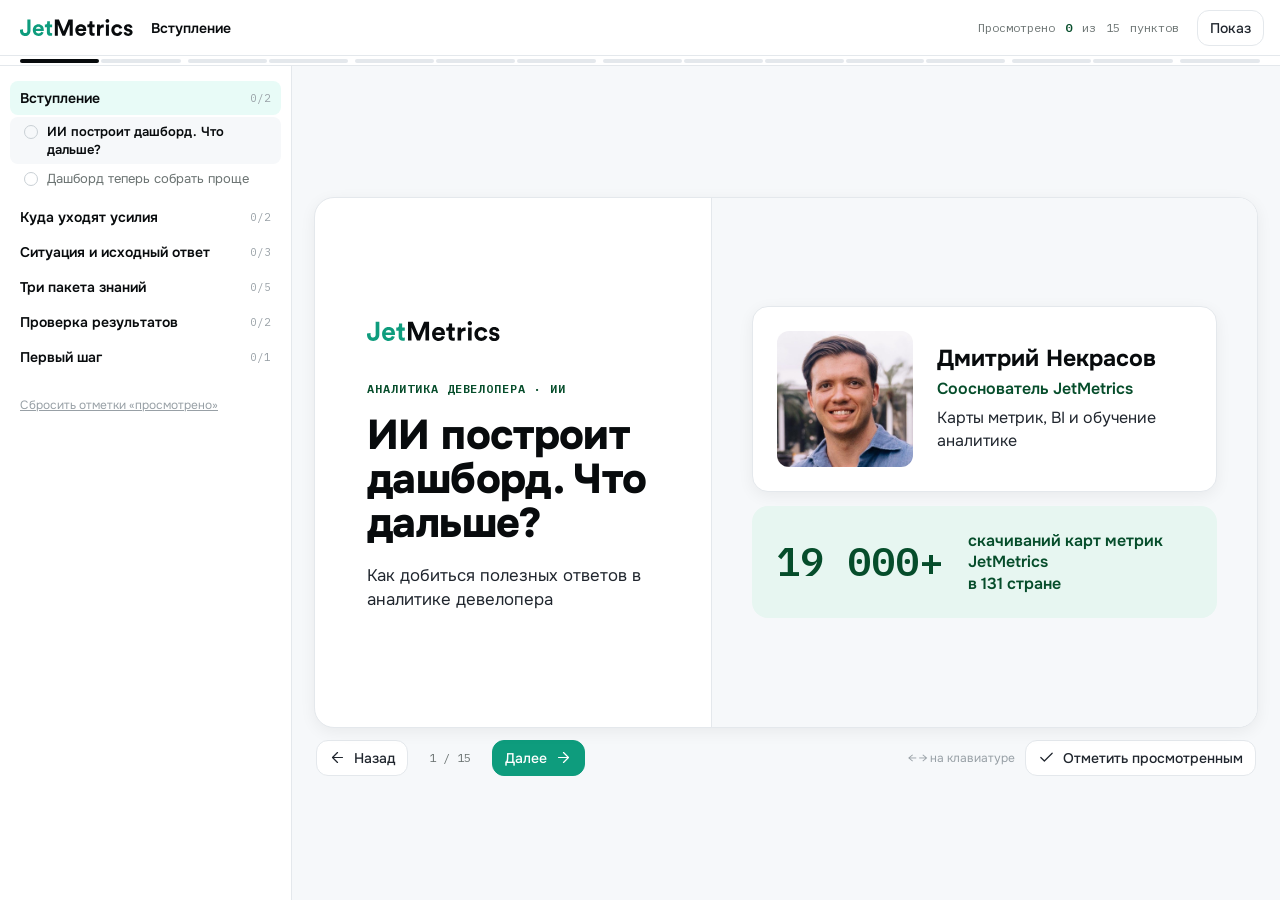
==== commit 9f99d348: "Tell developer analytics case with measured results" ====
--- a/index.html
+++ b/index.html
@@ -410,35 +410,18 @@
 .speaker-proof{background:var(--jm-green-tint);color:var(--jm-green-deep)}
 .speaker-proof b{font:700 clamp(2rem,3.1vw,3rem)/1 var(--jm-font-mono);white-space:nowrap}
 .speaker-proof span{font-size:clamp(1rem,1.25vw,1.2rem);line-height:1.35;font-weight:600}
-/* Отчёт — намеренно незаполненная область для будущей демонстрации. */
-.dashboard-scene{width:100%;max-width:850px;margin:auto}
-.dashboard{background:#fff;border:1px solid #dce4e7;border-radius:16px;box-shadow:0 14px 34px #293c4614;overflow:hidden;position:relative;color:#263d3a}
-.db-top{display:flex;align-items:center;gap:10px;border-bottom:1px solid #e9eeec;padding:12px 18px;font-size:clamp(.75rem,1.05vw,1rem)}
-.db-mark{display:grid;place-items:center;width:25px;height:25px;background:var(--jm-green);color:white;border-radius:7px;font-weight:800}
-.db-tag{margin-left:auto;font:600 .6rem var(--jm-font-mono);color:var(--jm-green)}
-.db-body{padding:18px;opacity:.62}
-.db-label{font:600 .58rem var(--jm-font-mono);letter-spacing:.08em;color:#7c938e;margin-bottom:9px}
-.db-kpis{display:grid;grid-template-columns:repeat(3,1fr);gap:9px}
-.db-kpis>div,.db-chart,.db-side{border:1px solid #e4eae8;border-radius:9px;padding:11px;background:#fbfdfc}
-.db-kpis span{display:block;font-size:.68rem;color:#758780}.db-kpis b{display:block;font-size:1.4rem;color:#8eaea2}
-.db-grid{display:grid;grid-template-columns:2fr 1fr;gap:9px;margin-top:9px;min-height:150px}
-.db-grid strong{font-size:.69rem}.db-empty{display:grid;height:95px;align-content:space-evenly}.db-empty span{border-top:1px solid #d8e6df}
-.db-side i{display:block;height:13px;background:#e7f2ed;border-radius:3px;margin-top:12px}.db-side i:nth-child(3){width:80%}.db-side i:nth-child(4){width:60%}.db-side i:nth-child(5){width:40%}
-.db-overlay{position:absolute;left:50%;top:57%;transform:translate(-50%,-50%);text-align:center;white-space:nowrap;background:#fff;border:1px solid #d8e5df;padding:15px 22px;border-radius:11px;box-shadow:0 8px 26px #19372c1c}
-.db-overlay b,.db-overlay span{display:block}.db-overlay b{color:var(--jm-green-deep);font-size:1.05rem}.db-overlay span{color:var(--jm-text);font-size:.8rem;margin-top:3px}
-.db-caption{display:flex;justify-content:center;gap:12px;flex-wrap:wrap;margin-top:16px;color:var(--jm-text);font-size:clamp(.8rem,1.05vw,1rem);font-weight:600}.db-caption i{font-style:normal;color:var(--jm-green)}
 /* Две формы одной и той же кривой. */
 .effort{width:100%;max-width:1300px;margin:auto;color:var(--jm-text)}
 .effort-top{display:flex;align-items:center;justify-content:space-between;gap:16px;padding:0 10px 4px;font:600 .75rem var(--jm-font-mono);letter-spacing:.04em;color:var(--jm-muted)}
 .effort-legend{display:flex;gap:18px;font:600 .85rem var(--jm-font);letter-spacing:0;color:var(--jm-ink)}.effort-legend span{display:flex;align-items:center;gap:6px}.dot{width:10px;height:10px;border-radius:50%;display:inline-block}.dot.old{background:#67727a}.dot.new{background:var(--jm-green)}
 .effort svg{width:100%;display:block;overflow:visible}.effort .band{fill:#e9f1fa}.effort .rule{stroke:#d7e1e4;stroke-width:1.4}.effort .axis{fill:#738180;font:600 14px 'IBM Plex Mono',monospace}.effort .line{fill:none;stroke-width:4;stroke-linejoin:round;stroke-linecap:round}.effort .before.line{stroke:#48565d}.effort .now.line{stroke:#0e9c7d}.effort .before circle{fill:#48565d;stroke:#fff;stroke-width:2.5}.effort .now circle{fill:#0e9c7d;stroke:#fff;stroke-width:2.5}.effort .muted{opacity:.27}.effort g text{fill:#fff;text-anchor:middle;font:700 15px 'IBM Plex Mono',monospace}.effort .label{font:600 15px Onest,sans-serif;fill:#26343a;text-anchor:middle}.effort-foot{font-size:.75rem;color:var(--jm-muted);padding:0 10px}.effort-foot a,.source{color:var(--jm-green-deep)}
 .question-visual,.ability-list,.evidence,.limit-visual,.layer-stack,.definition-example,.tree-visual,.causal-visual,.context-visual,.comparison,.responsibility,.first-step{width:100%;max-width:860px;margin:auto}
-.question-bubble{font-weight:700;font-size:clamp(1.35rem,2vw,2rem);line-height:1.32;color:var(--jm-green-deep);background:var(--jm-green-tint);border-left:4px solid var(--jm-green);padding:24px;border-radius:0 var(--jm-r-md) var(--jm-r-md) 0}
+.question-bubble{font-weight:700;font-size:clamp(1.35rem,2vw,2rem);line-height:1.32;color:var(--jm-green-deep);background:var(--jm-green-tint);padding:24px;border-radius:var(--jm-r-md)}
 .question-path{display:flex;align-items:center;justify-content:space-between;gap:8px;margin:26px 0;font-weight:700;font-size:clamp(.9rem,1.3vw,1.25rem)}.question-path span{flex:1;text-align:center}.question-path i{color:var(--jm-green);font-style:normal;font-size:1.5rem}.question-visual p{color:var(--jm-text);line-height:1.4}
 .ability-list>div:not(.ability-note){display:grid;grid-template-columns:45px minmax(110px,.75fr) 1.75fr;align-items:center;gap:12px;border-bottom:1px solid var(--jm-line);padding:16px 0}.ability-list span,.context-grid span{font:600 .8rem var(--jm-font-mono);color:var(--jm-green)}.ability-list b{font-size:clamp(1.05rem,1.4vw,1.35rem)}.ability-list p{margin:0;font-size:clamp(.95rem,1.2vw,1.15rem);color:var(--jm-text)}.ability-note{font-size:1rem;color:var(--jm-green-deep);font-weight:600;margin-top:20px}
 .evidence{display:grid;grid-template-columns:1fr 1.1fr;gap:22px}.evidence-over{font:600 .65rem var(--jm-font-mono);letter-spacing:.04em;color:var(--jm-green-deep)}.evidence-big{font:700 clamp(3.4rem,6vw,6rem)/1 var(--jm-font-mono);color:var(--jm-green);margin:14px 0 4px}.evidence-big span{font-size:.5em}.evidence-meaning{font-size:clamp(1.05rem,1.4vw,1.4rem);font-weight:700}.evidence-stat p,.evidence-note{font-size:clamp(.85rem,1.05vw,1rem);line-height:1.42;color:var(--jm-text)}.evidence-note{border-left:1px solid var(--jm-line);padding-left:22px}.example-line{margin:18px 0;padding:14px;background:var(--jm-blue-tint);border-radius:var(--jm-r-md)}.example-line span,.example-line strong{display:block}.example-line span{font:600 .65rem var(--jm-font-mono);color:var(--jm-blue-text);margin-bottom:7px}.evidence-note small{font-size:.78rem;color:var(--jm-muted)}.source{grid-column:1/-1;font-size:.8rem}
 .limit-row{display:grid;grid-template-columns:1fr 1fr;gap:22px;align-items:center;padding:15px 0;border-bottom:1px solid var(--jm-line)}.limit-row b,.limit-row span{display:block}.limit-row b{font-size:clamp(1rem,1.3vw,1.2rem);color:var(--jm-green-deep)}.limit-row span{font-size:.95rem;margin-top:4px;color:var(--jm-text)}.limit-row strong{font-size:clamp(.95rem,1.2vw,1.15rem);line-height:1.35}.limit-source{margin-top:16px;font-size:.8rem;color:var(--jm-muted)}.limit-source a{color:var(--jm-green-deep)}
-.layer-stack{max-width:690px}.layer-entry,.layer-base{font:600 .75rem var(--jm-font-mono);letter-spacing:.04em;text-align:center;color:var(--jm-muted)}.layer-arrow{text-align:center;color:var(--jm-green);font-size:1.2rem;line-height:1.2}.layer-row{display:flex;justify-content:space-between;gap:15px;align-items:center;padding:15px 18px;margin:8px 0;border-radius:var(--jm-r-md);background:#fff;border-left:4px solid var(--jm-green);box-shadow:var(--jm-e2)}.layer-row b{font-size:clamp(1rem,1.3vw,1.25rem)}.layer-row span{color:var(--jm-text);font-size:clamp(.9rem,1.1vw,1.05rem)}.layer-row.causal{border-color:var(--jm-blue)}.layer-row.context{border-color:var(--jm-coral)}
+.layer-stack{max-width:690px}.layer-entry,.layer-base{font:600 .75rem var(--jm-font-mono);letter-spacing:.04em;text-align:center;color:var(--jm-muted)}.layer-arrow{text-align:center;color:var(--jm-green);font-size:1.2rem;line-height:1.2}.layer-row{display:flex;justify-content:space-between;gap:15px;align-items:center;padding:15px 18px;margin:8px 0;border-radius:var(--jm-r-md);background:#fff;border:1px solid var(--jm-line);box-shadow:var(--jm-e2)}.layer-row b{font-size:clamp(1rem,1.3vw,1.25rem)}.layer-row span{color:var(--jm-text);font-size:clamp(.9rem,1.1vw,1.05rem)}
 .definition-head,.tree-label,.causal-title{font:600 .8rem var(--jm-font-mono);letter-spacing:.04em;color:var(--jm-green-deep)}.definition-pair{display:grid;grid-template-columns:1fr 40px 1fr;align-items:center;gap:12px;margin:24px 0}.definition-pair>div:not(.definition-divider){display:flex;flex-direction:column}.definition-pair b{font:700 clamp(3.4rem,5.5vw,5.3rem)/1 var(--jm-font-mono);color:var(--jm-green)}.definition-pair strong{font-size:clamp(1rem,1.35vw,1.3rem);line-height:1.3;margin:10px 0 3px}.definition-pair span,.definition-note{font-size:1rem;color:var(--jm-text)}.definition-divider{font-size:2rem;color:var(--jm-muted);text-align:center}.example-tag{font-size:.75rem;color:var(--jm-muted);margin-top:18px}
 .tree-visual{text-align:center}.tree-label{text-align:left}.tree-root,.tree-branches>div{border-radius:var(--jm-r-md);padding:15px 20px;background:#fff;box-shadow:var(--jm-e2)}.tree-root{background:var(--jm-green-tint);max-width:380px;margin:18px auto 0}.tree-root strong,.tree-branches strong{display:block;font-size:clamp(1.1rem,1.5vw,1.45rem)}.tree-root span,.tree-branches span{display:block;font-size:.9rem;color:var(--jm-text);margin-top:4px}.tree-stem{height:30px;width:2px;margin:auto;background:var(--jm-green)}.tree-branches{display:grid;grid-template-columns:1fr 32px 1fr;align-items:center;gap:10px}.tree-branches em{font-style:normal;font-size:1.7rem;color:var(--jm-green)}.tree-visual p,.causal-visual p{color:var(--jm-text);font-size:1rem;margin:20px 0 0}
 .causal-visual{text-align:center}.causal-title{text-align:left}.causal-grid{display:grid;grid-template-columns:repeat(3,1fr);gap:8px 12px;margin-top:22px}.cause{padding:14px;background:var(--jm-blue-tint);color:var(--jm-blue-text);font-weight:700;border-radius:var(--jm-r-md)}.cause-arrows{grid-column:1/-1;display:grid;grid-template-columns:repeat(3,1fr);color:var(--jm-blue);font-size:1.2rem}.causal-hub{grid-column:1/-1;display:flex;align-items:center;justify-content:center;gap:10px}.causal-hub div{flex:1;padding:15px 8px;background:#fff;border:1px solid var(--jm-line);border-radius:var(--jm-r-md);font-weight:700}.causal-hub span{color:var(--jm-green);font-size:1.3rem}.causal-check{margin-top:23px;color:var(--jm-green-deep)}
@@ -457,12 +440,70 @@
   .slides{width:100%!important;height:auto!important;aspect-ratio:auto}.foot{width:100%!important}.vis{height:auto;min-height:52vh}.sc-wrap{position:relative;inset:auto;min-height:52vh;overflow:visible}
   .slide.is-active,.slide.t-wide.is-active{display:flex;flex-direction:column}.t-wide .vis{border:0;border-top:1px solid var(--jm-line)}.t-wide .sc-wrap{padding:18px 10px;min-height:0}.effort{overflow-x:auto;overscroll-behavior-x:contain}.effort svg{min-width:950px}.effort-top{min-width:0;flex-wrap:wrap;font-size:.64rem}.effort-legend{font-size:.72rem}.effort-foot{min-width:0;position:sticky;left:0;width:calc(100vw - 65px)}.effort-foot:after{content:' · Листайте график ↔';font-weight:700}
   .speaker-card,.speaker-proof{gap:14px;padding:16px}.speaker-photo{width:96px;height:96px}.speaker-name{font-size:1.15rem}.speaker-role{font-size:1rem}.speaker-focus,.speaker-proof span{font-size:.95rem}.speaker-proof b{font-size:2rem}
-  .db-overlay{padding:12px}.db-overlay b{font-size:.9rem}.db-overlay span{font-size:.72rem}.db-caption{font-size:.8rem}.question-path{font-size:.88rem;gap:4px}.ability-list>div:not(.ability-note){grid-template-columns:30px 105px 1fr;gap:6px;padding:12px 0}.ability-list b{font-size:1rem}.ability-list p{font-size:.88rem}
+  question-path{font-size:.88rem;gap:4px}.ability-list>div:not(.ability-note){grid-template-columns:30px 105px 1fr;gap:6px;padding:12px 0}.ability-list b{font-size:1rem}.ability-list p{font-size:.88rem}
   .evidence{grid-template-columns:1fr}.evidence-note{border-left:0;border-top:1px solid var(--jm-line);padding:15px 0 0}.evidence-big{font-size:4rem;margin:6px 0}.source{grid-column:auto}.layer-row{padding:12px;gap:8px}.layer-row span{font-size:.85rem}.definition-pair{gap:4px}.definition-pair b{font-size:3rem}.definition-pair strong{font-size:.95rem}.context-grid{gap:14px}.context-grid p{font-size:.86rem}.comparison{gap:14px}.responsibility>div:not(.responsibility-note){grid-template-columns:110px 1fr}.present{margin-left:auto}
   body.presenting .app{display:block;height:100dvh}body.presenting .main{display:block;height:100%}body.presenting .deck{height:100%;overflow:auto}body.presenting .slides{height:auto!important}body.presenting .foot{position:sticky;left:auto;transform:none;opacity:1;bottom:0}
 }
-@media (max-width:380px){.speaker-photo{width:72px;height:72px}.speaker-card{gap:12px;padding:12px}.speaker-proof{display:block}.speaker-proof span{display:block;margin-top:8px}.definition-pair{grid-template-columns:1fr 24px 1fr}.definition-pair b{font-size:2.5rem}.context-grid{grid-template-columns:1fr}.db-caption{gap:6px}.db-caption span{font-size:.72rem}.tree-branches{grid-template-columns:minmax(0,1fr);gap:5px}.tree-branches em{line-height:1}.causal-grid{grid-template-columns:minmax(0,1fr);gap:6px}.cause{padding:9px}.cause-arrows{display:none}.causal-hub{flex-direction:column;gap:4px}.causal-hub:before{content:'Возможное влияние ↓';font-size:.8rem;color:var(--jm-blue-text);padding:6px}.causal-hub div{width:100%;padding:10px}.causal-hub span{transform:rotate(90deg)}.foot{gap:4px}.foot .cnt{white-space:nowrap;font-size:.65rem}.foot .ibtn{padding:0 8px;gap:5px}}
+@media (max-width:380px){.speaker-photo{width:72px;height:72px}.speaker-card{gap:12px;padding:12px}.speaker-proof{display:block}.speaker-proof span{display:block;margin-top:8px}.definition-pair{grid-template-columns:1fr 24px 1fr}.definition-pair b{font-size:2.5rem}.context-grid{grid-template-columns:1fr}tree-branches{grid-template-columns:minmax(0,1fr);gap:5px}.tree-branches em{line-height:1}.causal-grid{grid-template-columns:minmax(0,1fr);gap:6px}.cause{padding:9px}.cause-arrows{display:none}.causal-hub{flex-direction:column;gap:4px}.causal-hub:before{content:'Возможное влияние ↓';font-size:.8rem;color:var(--jm-blue-text);padding:6px}.causal-hub div{width:100%;padding:10px}.causal-hub span{transform:rotate(90deg)}.foot{gap:4px}.foot .cnt{white-space:nowrap;font-size:.65rem}.foot .ibtn{padding:0 8px;gap:5px}}
 @media print{html,body{height:auto;overflow:visible;background:white}.app,.main,.deck{display:block;height:auto;padding:0}.top,.segs,.side,.scrim,.foot{display:none!important}.slides{width:100%!important;height:auto!important;display:block;aspect-ratio:auto}.slide,.slide.is-active{display:grid!important;position:relative;width:100%;aspect-ratio:16/9;page-break-after:always;break-after:page;box-shadow:none;border:0;border-radius:0}.slide.t-wide{grid-template-columns:minmax(0,1fr);grid-template-rows:auto minmax(0,1fr)}.anim{opacity:1!important;animation:none!important}@page{size:landscape;margin:0}}
+
+/* Кейс и результаты: чистые линии, цвет только в данных и акцентах. */
+.case-setup,.answer-example,.semantic-case,.case-map,.causal-case,.context-case,.limit-case,.method-case,.measured,.plan-case{width:100%;max-width:820px;margin:auto}
+.answer-label{font:600 .72rem/1.3 var(--jm-font-mono);letter-spacing:.05em;color:var(--jm-green-deep)}
+.case-topline{display:flex;align-items:baseline;gap:10px;color:var(--jm-text)}.case-topline strong{font:700 2.6rem/1 var(--jm-font-mono);color:var(--jm-green)}.case-topline span{font-size:1rem;margin-right:22px}
+.case-question{font-size:clamp(1.6rem,2.3vw,2.4rem);font-weight:700;line-height:1.2;color:var(--jm-ink);margin:28px 0}.case-lower{display:flex;gap:8px;flex-wrap:wrap}.case-lower span{padding:8px 12px;background:#fff;border:1px solid var(--jm-line);border-radius:var(--jm-r-sm);font-size:.95rem;font-weight:600}.case-setup p,.answer-example p,.causal-case p,.limit-case p,.method-case p,.measured p{font-size:clamp(.9rem,1.15vw,1.1rem);line-height:1.4;color:var(--jm-text)}
+.answer-example h3{font-size:clamp(1.35rem,1.9vw,1.9rem);line-height:1.2;margin:12px 0 24px}.answer-grid{display:grid;grid-template-columns:1fr 1fr;gap:20px}.answer-grid>div{display:flex;flex-direction:column;gap:6px;padding:18px 0;border-top:2px solid var(--jm-line)}.answer-grid span,.answer-grid small{font-size:.9rem;color:var(--jm-muted)}.answer-grid strong{font:700 clamp(3rem,5vw,4.5rem)/1 var(--jm-font-mono);color:var(--jm-green)}.answer-conclusion{background:var(--jm-green-tint);border-radius:var(--jm-r-md);padding:15px 18px;font-weight:700;color:var(--jm-green-deep)}
+.semantic-numbers{display:grid;grid-template-columns:1fr 45px 1fr;gap:14px;align-items:center;margin:24px 0}.semantic-numbers>div:not(.semantic-symbol){display:flex;flex-direction:column;gap:8px}.semantic-numbers strong{font:700 clamp(3rem,5.2vw,4.8rem)/1 var(--jm-font-mono);color:var(--jm-green)}.semantic-numbers span{font-size:clamp(1rem,1.3vw,1.25rem);font-weight:600;line-height:1.3}.semantic-symbol{text-align:center;font-size:2rem;color:var(--jm-muted)}.semantic-definition{padding:14px 0;border-top:1px solid var(--jm-line)}.semantic-definition b{font-size:1rem}.semantic-definition p{margin:5px 0;font-size:1rem}.semantic-case small,.context-case small,.limit-case small,.method-case small,.measured small{color:var(--jm-muted);font-size:.82rem;line-height:1.35}
+.formula-row{display:flex;align-items:center;gap:12px;margin:12px 0 8px;font-size:clamp(1.1rem,1.5vw,1.45rem);font-weight:600}.formula-row span,.formula-row strong{background:#fff;border:1px solid var(--jm-line);border-radius:var(--jm-r-md);padding:10px 18px}.formula-row strong{background:var(--jm-green-tint);border-color:var(--jm-green-tint);color:var(--jm-green-deep)}.formula-row b{font-size:1.5rem;color:var(--jm-muted)}.project-branches{position:relative;display:grid;grid-template-columns:repeat(3,1fr);gap:10px;padding-top:14px}.project-branches:before{content:'';position:absolute;top:5px;left:16%;right:16%;height:1px;background:var(--jm-faint)}.project-branches span{position:relative;text-align:center;background:#fff;border:1px solid var(--jm-line);border-radius:var(--jm-r-sm);padding:6px;font-size:.9rem;font-weight:600}.project-branches span:before{content:'';position:absolute;top:-10px;left:50%;height:9px;width:1px;background:var(--jm-faint)}.case-map-caption{font-size:.78rem;color:var(--jm-muted);margin-top:5px}.map-divider{height:1px;background:var(--jm-line);margin:10px 0}.driver-row{display:grid;grid-template-columns:repeat(3,1fr);gap:10px;margin:8px 0 0}.driver-row span{background:var(--jm-blue-tint);border-radius:var(--jm-r-sm);padding:7px 9px;font-size:.92rem;font-weight:700;text-align:center;color:var(--jm-blue-text)}.hypothesis-links{display:block;width:100%;height:24px}.hypothesis-links path{fill:none;stroke:var(--jm-blue);stroke-width:2;stroke-dasharray:5 5}.map-outcome{text-align:center;font-weight:700;color:var(--jm-blue-text);font-size:.95rem}.map-note{font-size:.9rem;line-height:1.35;margin-top:5px}
+.causal-stage{display:flex;align-items:center;justify-content:space-between;gap:7px;margin:24px 0}.causal-stage strong{background:white;border:1px solid var(--jm-line);border-radius:var(--jm-r-sm);padding:12px 10px;flex:1;text-align:center;font-size:clamp(.85rem,1.15vw,1.1rem)}.causal-stage span{color:var(--jm-green);font-size:1.3rem}.causal-detail{display:grid;grid-template-columns:1fr 1fr;gap:20px}.causal-detail>div{border-top:2px solid var(--jm-line);padding:12px 0}.causal-detail b{font-size:1.1rem}.causal-detail p{margin:5px 0}.case-callout{background:var(--jm-green-tint);border-radius:var(--jm-r-md);padding:13px 16px;color:var(--jm-green-deep);font-weight:600;line-height:1.35}
+.timeline{margin:18px 0 24px;display:grid;gap:0}.timeline>div{display:grid;grid-template-columns:145px 1fr;align-items:center;border-bottom:1px solid var(--jm-line);padding:15px 0}.timeline span{font:600 .8rem var(--jm-font-mono);color:var(--jm-muted)}.timeline b{font-size:clamp(1rem,1.35vw,1.3rem)}.context-conclusion{font-size:1rem;line-height:1.5;margin:0 0 16px}
+.demo-question{font-size:clamp(1.15rem,1.6vw,1.5rem);font-weight:700;color:var(--jm-ink);margin:10px 0}.demo-start{display:flex;align-items:center;justify-content:space-between;gap:12px;border-top:1px solid var(--jm-line);border-bottom:1px solid var(--jm-line);padding:9px 0;font-size:.95rem}.demo-start span{font:600 .92rem var(--jm-font-mono);color:var(--jm-green-deep)}.demo-answer-pair{display:grid;grid-template-columns:1fr 1fr;gap:12px;margin:12px 0}.demo-answer-pair>div{background:#fff;border:1px solid var(--jm-line);border-radius:var(--jm-r-sm);padding:10px 12px;display:flex;flex-direction:column;gap:5px}.demo-answer-pair span{font:600 .7rem var(--jm-font-mono);color:var(--jm-green-deep)}.demo-answer-pair b{font-size:clamp(1rem,1.25vw,1.2rem);line-height:1.25}.demo-answer-pair small{font-size:.78rem;color:var(--jm-muted)}
+.limit-case blockquote{padding:20px 0;margin:0;font:700 clamp(1.45rem,2.2vw,2.1rem)/1.35 var(--jm-font-sans);color:var(--jm-ink)}.limit-case blockquote span{color:var(--jm-coral-text)}.limit-math{display:flex;flex-wrap:wrap;gap:12px;align-items:center;padding:14px 16px;background:#fff;border:1px solid var(--jm-line);border-radius:var(--jm-r-md)}.limit-math b{font-size:1.1rem}.limit-math span{margin-left:auto;color:var(--jm-muted);font-size:.9rem}
+.method-hero{display:flex;align-items:center;gap:24px;margin:0 0 20px}.method-hero div{display:flex;flex-direction:column}.method-hero b{font:700 clamp(2.5rem,4vw,3.5rem)/1 var(--jm-font-mono);color:var(--jm-green)}.method-hero span{margin-top:4px;color:var(--jm-muted);font-size:.85rem}.method-hero i{font-style:normal;font-size:1.5rem;color:var(--jm-faint)}.method-stack{display:grid;grid-template-columns:1fr 1fr;gap:8px}.method-stack>div{display:flex;align-items:center;gap:10px;padding:10px 12px;background:#fff;border:1px solid var(--jm-line);border-radius:var(--jm-r-sm)}.method-stack b{font:600 .8rem var(--jm-font-mono);color:var(--jm-green-deep)}.method-stack span{font-size:.9rem;line-height:1.25}.method-case p{margin:16px 0 6px}
+.measure-row{display:grid;grid-template-columns:170px minmax(100px,1fr) 110px;align-items:center;gap:16px;margin:17px 0}.measure-row>b{font-size:clamp(1rem,1.2vw,1.2rem)}.measure-row strong{font:700 1.2rem var(--jm-font-mono);white-space:nowrap}.measure-row strong small{font-size:.8rem;font-weight:400}.measure-track{position:relative;background:#e3e9e7;border-radius:3px;height:16px}.measure-track i{position:absolute;inset:0 auto 0 0;border-radius:3px}.measure-possible{background:#a8d8ca}.measure-confirmed{background:var(--jm-green)}.measure-legend{display:flex;gap:18px;flex-wrap:wrap;font-size:.9rem;color:var(--jm-muted);margin:24px 0 0}.measure-legend span{display:flex;align-items:center;gap:6px}.measure-legend i{width:10px;height:10px;border-radius:2px;background:var(--jm-green)}.measure-legend span+span i{background:#a8d8ca}.measured p{margin:12px 0 3px}
+.plan-row{display:flex;gap:18px;border-bottom:1px solid var(--jm-line);padding:13px 0}.plan-row>b{font:600 .8rem var(--jm-font-mono);color:var(--jm-green)}.plan-row div{display:flex;flex-direction:column;gap:4px}.plan-row strong{font-size:clamp(1rem,1.3vw,1.25rem)}.plan-row span{font-size:.95rem;color:var(--jm-text)}
+.stage-comparison{margin-top:14px;padding-top:10px;border-top:1px solid var(--jm-line)}.stage-comparison>span{display:block;font:600 .72rem var(--jm-font-mono);letter-spacing:.03em;color:var(--jm-text)}.stage-comparison>div{font:700 clamp(1.15rem,1.6vw,1.55rem)/1.35 var(--jm-font-mono);color:var(--jm-ink);margin:5px 0}.stage-comparison>div b{color:var(--jm-green-deep)}.stage-comparison>div i{font:normal 1.2rem var(--jm-font-sans);color:var(--jm-green);margin:0 10px}.stage-comparison small{font-size:.78rem;color:var(--jm-muted)}
+@media(max-width:820px){.case-topline strong{font-size:2rem}.case-question{font-size:1.6rem}.semantic-numbers strong{font-size:3rem}.timeline>div{grid-template-columns:115px 1fr}.formula-row{gap:5px;font-size:.95rem}.formula-row span,.formula-row strong{padding:10px}.measure-row{grid-template-columns:95px minmax(50px,1fr) 74px;gap:8px}.measure-row>b{font-size:.85rem}.measure-row strong{font-size:.9rem}.method-hero{gap:14px}.method-hero b{font-size:2.5rem}.method-stack span{font-size:.8rem}.causal-stage strong{font-size:.8rem;padding:10px 5px}}
+
+/* Плотный интерактивный обзор для слайда в фирменном стиле JetMetrics. */
+@media (min-width:821px){
+  .slide.t-dashboard.is-active{grid-template-columns:minmax(0,1fr)}
+  .t-dashboard .vis{border:0;container-type:inline-size}
+  .t-dashboard .sc-wrap{padding:0;overflow:hidden}
+}
+.t-dashboard .txt{position:absolute!important;width:1px;height:1px;padding:0!important;overflow:hidden;clip-path:inset(50%);white-space:nowrap}
+.owner-dashboard{--od-u:clamp(8px,.9cqw,12px);width:100%;height:100%;box-sizing:border-box;display:flex;flex-direction:column;gap:.55em;padding:.9em 1.2em .7em;background:#f1f6f4;color:var(--jm-text);font:400 var(--od-u)/1.25 var(--jm-font-sans,Onest,sans-serif)}
+.owner-dashboard *{box-sizing:border-box}
+.od-head{display:flex;align-items:flex-end;justify-content:space-between;gap:2em;flex:none}
+.od-brand{display:flex;align-items:center;gap:.55em;color:var(--jm-muted);font:600 .67em var(--jm-font-mono);letter-spacing:.05em}
+.od-brand i{font-style:normal;color:var(--jm-green);margin:0 .25em}.od-brandmark{display:grid;place-items:center;width:2em;height:2em;color:#fff;background:var(--jm-green);border-radius:.62em;font:800 1.15em var(--jm-font-sans)}
+.od-title{font-size:1.7em;line-height:1.05;letter-spacing:-.025em;font-weight:800;margin-top:.28em;color:var(--jm-ink)}.od-subtitle{color:var(--jm-muted);font-size:.75em;margin-top:.22em}.od-subtitle span{color:var(--jm-green);padding:0 .25em}.od-subtitle b{font-weight:400}
+.od-controls{display:flex;gap:.6em;flex:none}.od-controls label{display:flex;flex-direction:column;gap:.3em;font:600 .62em var(--jm-font-mono);letter-spacing:.04em;color:var(--jm-muted)}.od-controls select{min-width:12.5em;height:2.7em;padding:0 2.2em 0 .8em;border:1px solid #dce8e4;border-radius:.7em;background:#fff;color:var(--jm-ink);font:600 1.32em var(--jm-font-sans);cursor:pointer}.od-controls select:focus-visible,.od-heatmap button:focus-visible{outline:2px solid var(--jm-green);outline-offset:2px}
+.od-sources{display:flex;align-items:center;gap:.48em;min-height:2.35em;padding:.4em .7em;background:#e4f2ed;border-radius:.7em;color:var(--jm-green-deep);flex:none}
+.od-source-title{font:600 .7em var(--jm-font-mono);letter-spacing:.05em;margin-right:.3em}.od-source{display:inline-flex;align-items:center;gap:.35em;font-size:.76em;font-weight:650;white-space:nowrap;padding:.3em .55em;background:#fff;border-radius:.5em}.od-source i{display:inline-block;width:.52em;height:.52em;background:var(--jm-green);border-radius:50%}.od-demo{margin-left:auto;font:600 .64em var(--jm-font-mono);letter-spacing:.03em;color:var(--jm-muted);white-space:nowrap}
+.od-kpis{display:grid;grid-template-columns:repeat(8,minmax(0,1fr));gap:.5em;flex:none}
+.od-kpi,.od-panel{position:relative;background:#fff;border:1px solid #dfe9e5;border-radius:.85em;box-shadow:0 3px 11px #253b3408}
+.od-kpi{display:flex;flex-direction:column;min-width:0;gap:.28em;padding:.7em .75em .6em;overflow:hidden}.od-kpi-label{font-size:.72em;font-weight:650;color:var(--jm-muted);white-space:nowrap;overflow:hidden;text-overflow:ellipsis}.od-kpi strong{font:700 1.8em/1.08 var(--jm-font-mono);letter-spacing:-.055em;color:var(--jm-ink)}.od-kpi-note{font-size:.64em;color:var(--jm-muted);white-space:nowrap}.od-kpi-note.negative{color:var(--jm-coral-text)}.od-kpi-note.positive{color:var(--jm-green-deep)}.od-spark{position:absolute;right:.55em;bottom:.55em;width:3.6em;height:1.45em}.od-spark svg{width:100%;height:100%;display:block}.od-spark path{fill:none;stroke:var(--jm-green);stroke-width:2;vector-effect:non-scaling-stroke}.od-kpi-feature{background:var(--jm-green-deep);border-color:var(--jm-green-deep)}.od-kpi-feature .od-kpi-label,.od-kpi-feature .od-kpi-note{color:#c8e7db}.od-kpi-feature strong{color:#fff}.od-stock-mini{position:absolute;right:.8em;bottom:.75em;width:3em;height:.45em;border-radius:1em;background:#ffffff40;overflow:hidden}.od-stock-mini i{display:block;height:100%;background:#a1e7c7}
+.od-grid{display:grid;grid-template-columns:minmax(0,1.27fr) minmax(0,1fr) minmax(0,1.05fr) minmax(0,1.15fr);grid-template-rows:repeat(3,minmax(0,1fr));gap:.55em;flex:1;min-height:0}
+.od-panel{padding:.8em .9em;min-width:0;min-height:0;display:flex;flex-direction:column;overflow:hidden}.od-panel-head{display:flex;align-items:flex-start;justify-content:space-between;gap:.5em;flex:none}.od-panel h3{margin:0;color:var(--jm-ink);font:700 1em/1.2 var(--jm-font-sans);letter-spacing:-.01em}.od-panel-head p{margin:.25em 0 0;color:var(--jm-muted);font-size:.68em}.od-chip{font:600 .58em var(--jm-font-mono);letter-spacing:.04em;color:var(--jm-green-deep);background:var(--jm-green-tint);padding:.5em .65em;border-radius:.55em;white-space:nowrap}
+.od-legend{display:flex;gap:.65em;color:var(--jm-muted);font-size:.62em;white-space:nowrap}.od-legend span{display:flex;align-items:center;gap:.35em}.od-legend i{display:inline-block;width:.8em;height:.8em;border-radius:.2em}.od-legend i.fact,.od-legend i.escrow{background:var(--jm-green)}.od-legend i.plan{background:#d8e1dd}.od-legend i.contract{background:var(--jm-blue)}
+.od-chart,.od-finance-chart,.od-ticket-chart,.od-cumulative-chart,.od-structure-chart{flex:1;min-height:0;margin-top:.45em}.od-chart svg,.od-finance-chart svg,.od-ticket-chart svg,.od-cumulative-chart svg,.od-structure-chart svg,.od-activity-spark svg{display:block;width:100%;height:100%;overflow:visible}.od-chart text,.od-finance-chart text,.od-ticket-chart text,.od-cumulative-chart text,.od-structure-chart text,.od-activity-spark text{font-family:var(--jm-font-mono);fill:var(--jm-muted);font-size:10px}.od-chart .od-chart-number{font-size:10px;font-weight:700;fill:var(--jm-green-deep)}.od-chart-grid{stroke:#edf2ef;stroke-width:1}.od-chart-fact{fill:var(--jm-green)}.od-chart-plan{fill:#d8e1dd}.od-chart-active{fill:#e8f6f1}.od-finance-contract{fill:var(--jm-blue)}.od-finance-escrow{fill:var(--jm-green)}
+.od-panel-bottom{display:flex;gap:.45em;align-items:baseline;flex:none;border-top:1px solid #edf2ef;padding-top:.45em;color:var(--jm-muted);font-size:.67em}.od-panel-bottom strong{font:700 1.1em var(--jm-font-mono);color:var(--jm-ink)}.od-panel-bottom span:last-child{margin-left:auto}
+.od-project-rows{display:flex;flex:1;min-height:0;flex-direction:column;justify-content:space-evenly;gap:.3em;margin-top:.4em}.od-project-row{display:grid;grid-template-columns:1fr auto;gap:.25em .6em;align-items:center}.od-project-row-name{font-size:.78em;font-weight:700}.od-project-row-num{font:600 .72em var(--jm-font-mono);color:var(--jm-text)}.od-project-row-num small{font:400 .9em var(--jm-font-mono);color:var(--jm-muted)}.od-project-track{grid-column:1/-1;width:100%;height:.4em;overflow:hidden;border-radius:1em;background:#edf2ef}.od-project-track i{display:block;height:100%;border-radius:inherit;background:var(--jm-green)}.od-project-track i.short{background:var(--jm-yellow)}.od-project-footer{border-top:1px solid #edf2ef;padding-top:.45em;display:flex;justify-content:space-between;color:var(--jm-muted);font-size:.72em}.od-project-footer strong{font:700 1em var(--jm-font-mono);color:var(--jm-ink)}
+.od-activity-stats{display:grid;grid-template-columns:repeat(3,1fr);margin:.7em 0 .6em}.od-activity-stats>div{display:flex;flex-direction:column;gap:.22em}.od-activity-stats>div+div{border-left:1px solid #edf2ef;padding-left:.75em}.od-activity-stats strong{font:700 1.55em/1 var(--jm-font-mono);letter-spacing:-.04em;color:var(--jm-ink)}.od-activity-stats span{color:var(--jm-muted);font-size:.68em}.od-channel-head{display:flex;justify-content:space-between;gap:.4em;color:var(--jm-muted);font-size:.65em}.od-channel-head b{font-family:var(--jm-font-mono);color:var(--jm-text)}.od-channel-bar,.od-stock-bar{display:flex;width:100%;height:.5em;overflow:hidden;border-radius:1em;background:#edf2ef;margin-top:.4em}.od-channel-bar i,.od-stock-bar i{display:block;height:100%}.od-channel-bar i:first-child{background:var(--jm-green)}.od-channel-bar i:last-child{background:var(--jm-blue)}.od-mini-caption{font:600 .55em var(--jm-font-mono);color:var(--jm-muted);margin-top:.6em}.od-activity-spark{flex:1;min-height:0;margin:.25em .1em 0}.od-panel-foot{color:var(--jm-muted);font-size:.6em;margin-top:auto;padding-top:.4em}
+.od-donut-layout{display:flex;align-items:center;gap:.6em;flex:1;min-height:0;padding:.35em 0}.od-stock-donut,.od-channel-donut{height:100%;max-height:8em;aspect-ratio:1;flex:none}.od-stock-donut svg,.od-channel-donut svg{display:block;width:100%;height:100%}.od-stock-summary,.od-channel-summary{display:flex;flex-direction:column;gap:.18em;min-width:0}.od-stock-summary strong,.od-channel-summary strong{font:700 1.7em/1 var(--jm-font-mono);letter-spacing:-.04em;color:var(--jm-ink)}.od-stock-summary b,.od-channel-summary b{font:700 1.3em/1 var(--jm-font-mono);color:var(--jm-green-deep);margin-top:.3em}.od-stock-summary span,.od-channel-summary span{font-size:.66em;color:var(--jm-muted)}.od-stock-bar{height:.6em;flex:none}.od-stock-legend{display:flex;flex-wrap:wrap;gap:.35em .65em;margin-top:.35em;color:var(--jm-muted);font-size:.62em}.od-stock-legend span,.od-channel-legend span{display:flex;align-items:center;gap:.3em;white-space:nowrap}.od-stock-legend i,.od-channel-legend i{width:.7em;height:.7em;border-radius:50%}.od-stock-legend b,.od-channel-legend b{color:var(--jm-text);font-family:var(--jm-font-mono)}
+.od-heatmap{display:grid;grid-template-columns:2.2em repeat(6,minmax(0,1fr));gap:.3em;align-items:center;flex:1;min-height:0;margin-top:.65em}.od-heatmap span{text-align:center;color:var(--jm-muted);font:600 .62em var(--jm-font-mono)}.od-heatmap .heat-name{text-align:left;color:var(--jm-text)}.od-heatmap button{height:100%;min-height:0;border:0;border-radius:.4em;color:var(--jm-green-deep);font:600 .72em var(--jm-font-mono);cursor:pointer}.od-heatmap button.selected{box-shadow:inset 0 0 0 1.5px var(--jm-green-deep)}
+.od-ticket-value{display:flex;align-items:baseline;gap:.4em;margin-top:.55em}.od-ticket-value strong{font:700 1.9em var(--jm-font-mono);letter-spacing:-.04em;color:var(--jm-ink)}.od-ticket-value span{font-size:.7em;color:var(--jm-muted)}.od-ticket-value b{margin-left:auto;font:600 .7em var(--jm-font-mono);color:var(--jm-green-deep)}.od-ticket-value b.negative{color:var(--jm-coral-text)}
+.od-channel-legend{display:flex;flex-wrap:wrap;justify-content:space-between;gap:.6em;color:var(--jm-muted);font-size:.7em}.od-channel-legend i{background:var(--jm-green)}.od-channel-legend span:last-child i{background:var(--jm-blue)}
+.od-spark{color:var(--jm-green)}.od-structure-legend{display:flex;gap:.45em;font:600 .65em var(--jm-font-mono)}.od-structure-legend span:nth-child(1){color:var(--jm-green)}.od-structure-legend span:nth-child(2){color:var(--jm-blue)}.od-structure-legend span:nth-child(3){color:var(--jm-purple-text)}
+.od-cash-rows{display:flex;flex:1;min-height:0;flex-direction:column;justify-content:space-evenly;gap:.3em;margin-top:.4em}.od-cash-row{display:grid;grid-template-columns:1fr auto;gap:.25em .6em;align-items:center;font-size:.75em}.od-cash-row b{font:600 1em var(--jm-font-mono)}.od-cash-track{grid-column:1/-1;height:.4em;border-radius:1em;background:#edf2ef;overflow:hidden}.od-cash-track i{display:block;height:100%;background:var(--jm-blue);border-radius:inherit}
+.od-stock-table{display:grid;grid-template-columns:2.4em repeat(4,minmax(0,1fr));gap:.3em;align-items:center;flex:1;min-height:0;margin-top:.5em;text-align:center;font:600 .67em var(--jm-font-mono)}.od-stock-table span{min-width:0}.od-stock-table .head{font-size:.88em;color:var(--jm-muted)}.od-stock-table .value{background:#eff6f3;border-radius:.35em;padding:.4em .1em;color:var(--jm-green-deep)}.od-stock-table .name{text-align:left;color:var(--jm-text)}
+.od-footer{display:flex;align-items:center;justify-content:space-between;gap:1em;flex:none;font-size:.62em;color:var(--jm-muted)}.od-footer span:last-child{color:var(--jm-green-deep);font:600 .95em var(--jm-font-mono)}
+@media (max-width:820px){
+  .slide.t-dashboard.is-active{display:block}.t-dashboard .vis{height:auto;min-height:0;border:0;overflow:visible}.t-dashboard .sc-wrap{position:relative;inset:auto;min-height:0;padding:0;overflow:visible}
+  .owner-dashboard{height:auto;font-size:13px;gap:10px;padding:14px}.od-head{display:block}.od-controls{margin-top:14px;display:grid;grid-template-columns:1fr 1fr}.od-controls select{width:100%;min-width:0;font-size:1.4em}.od-sources{flex-wrap:wrap}.od-demo{margin-left:0;flex-basis:100%}.od-kpis{grid-template-columns:repeat(2,minmax(0,1fr))}.od-kpi{min-height:74px}.od-kpi-label{white-space:normal}.od-grid{display:grid;grid-template-columns:1fr;grid-template-rows:none}.od-panel{min-height:180px}.od-trend,.od-funds,.od-ticket,.od-cumulative,.od-structure{height:220px}.od-projects,.od-matrix,.od-cash-projects,.od-stock-projects{min-height:210px}.od-stock,.od-channel{height:210px}.od-activity{height:210px}.od-chart,.od-finance-chart,.od-ticket-chart,.od-cumulative-chart,.od-structure-chart{overflow-x:auto;overscroll-behavior-x:contain}.od-chart svg,.od-finance-chart svg,.od-ticket-chart svg,.od-cumulative-chart svg,.od-structure-chart svg{min-width:440px}.od-trend .od-panel-head p:after{content:' · Листайте ↔'}.od-footer{font-size:.7em}.od-footer span:last-child{white-space:nowrap}
+}
+@media (max-width:380px){.od-source-title{flex-basis:100%}.od-heading .od-title{font-size:1.55em}.od-footer{display:block}.od-footer span{display:block;margin-top:4px}}
 </style>
 </head>
 <body class="client">
@@ -490,29 +531,104 @@
   </header>
   <div class="segs" aria-label="Прогресс по слайдам"></div>
   <div class="main">
-    <aside class="side"><div class="sd-sec" data-sec="0"><button class="sd-h" aria-expanded="false"><span class="t">Вступление</span><span class="c" data-c="0"></span></button><ol><li data-go="0" tabindex="0"><i></i><span>ИИ построит дашборд. Что дальше?</span></li><li data-go="1" tabindex="0"><i></i><span>Первый дашборд теперь собирается быстрее</span></li></ol></div><div class="sd-sec" data-sec="1"><button class="sd-h" aria-expanded="false"><span class="t">Куда уходят усилия</span><span class="c" data-c="1"></span></button><ol><li data-go="2" tabindex="0"><i></i><span>Раньше: больше усилий уходило на сборку</span></li><li data-go="3" tabindex="0"><i></i><span>Сейчас: усилия смещаются к проверке и решениям</span></li></ol></div><div class="sd-sec" data-sec="2"><button class="sd-h" aria-expanded="false"><span class="t">Возможности и ограничения ИИ</span><span class="c" data-c="2"></span></button><ol><li data-go="4" tabindex="0"><i></i><span>Дашборд готов. Что спросить дальше?</span></li><li data-go="5" tabindex="0"><i></i><span>Что ИИ уже может сделать</span></li><li data-go="6" tabindex="0"><i></i><span>Хороший ответ не гарантирован</span></li><li data-go="7" tabindex="0"><i></i><span>Где ИИ нужна проверка</span></li></ol></div><div class="sd-sec" data-sec="3"><button class="sd-h" aria-expanded="false"><span class="t">Три слоя аналитики</span><span class="c" data-c="3"></span></button><ol><li data-go="8" tabindex="0"><i></i><span>Какие знания нужны аналитике</span></li><li data-go="9" tabindex="0"><i></i><span>Семантический слой: что считаем продажей</span></li><li data-go="10" tabindex="0"><i></i><span>Дерево метрик: из чего складывается результат</span></li><li data-go="11" tabindex="0"><i></i><span>Причинный слой: что могло повлиять</span></li><li data-go="12" tabindex="0"><i></i><span>Контекстный слой: что происходило в бизнесе</span></li><li data-go="13" tabindex="0"><i></i><span>Что дают эти знания</span></li></ol></div><div class="sd-sec" data-sec="4"><button class="sd-h" aria-expanded="false"><span class="t">Первый шаг</span><span class="c" data-c="4"></span></button><ol><li data-go="14" tabindex="0"><i></i><span>С чего начать</span></li></ol></div><button class="sd-reset" type="button">Сбросить отметки «просмотрено»</button></aside>
+    <aside class="side"><div class="sd-sec" data-sec="0"><button class="sd-h" aria-expanded="false"><span class="t">Вступление</span><span class="c" data-c="0"></span></button><ol><li data-go="0" tabindex="0"><i></i><span>ИИ построит дашборд. Что дальше?</span></li><li data-go="1" tabindex="0"><i></i><span>Дашборд теперь собрать проще</span></li></ol></div><div class="sd-sec" data-sec="1"><button class="sd-h" aria-expanded="false"><span class="t">Куда уходят усилия</span><span class="c" data-c="1"></span></button><ol><li data-go="2" tabindex="0"><i></i><span>Раньше: больше усилий уходило на сборку</span></li><li data-go="3" tabindex="0"><i></i><span>Сейчас: усилия смещаются к проверке и решениям</span></li></ol></div><div class="sd-sec" data-sec="2"><button class="sd-h" aria-expanded="false"><span class="t">Ситуация и исходный ответ</span><span class="c" data-c="2"></span></button><ol><li data-go="4" tabindex="0"><i></i><span>ИИ уже работает с данными. Но ответам не всегда верят</span></li><li data-go="5" tabindex="0"><i></i><span>Начинаем с исходного ответа</span></li><li data-go="6" tabindex="0"><i></i><span>Даже сильный агент может ошибиться</span></li></ol></div><div class="sd-sec" data-sec="3"><button class="sd-h" aria-expanded="false"><span class="t">Три пакета знаний</span><span class="c" data-c="3"></span></button><ol><li data-go="7" tabindex="0"><i></i><span>1. Семантика: что именно считаем?</span></li><li data-go="8" tabindex="0"><i></i><span>2. Дерево и карта: как устроен результат?</span></li><li data-go="9" tabindex="0"><i></i><span>Связь показателей ещё не доказывает влияние</span></li><li data-go="10" tabindex="0"><i></i><span>3. Контекст: один вопрос, два ответа</span></li><li data-go="11" tabindex="0"><i></i><span>Даже после добавления знаний ответ надо проверять</span></li></ol></div><div class="sd-sec" data-sec="4"><button class="sd-h" aria-expanded="false"><span class="t">Проверка результатов</span><span class="c" data-c="4"></span></button><ol><li data-go="12" tabindex="0"><i></i><span>Как мы сравнили четыре условия</span></li><li data-go="13" tabindex="0"><i></i><span>Как менялись ответы после добавления знаний</span></li></ol></div><div class="sd-sec" data-sec="5"><button class="sd-h" aria-expanded="false"><span class="t">Первый шаг</span><span class="c" data-c="5"></span></button><ol><li data-go="14" tabindex="0"><i></i><span>С чего начать у себя</span></li></ol></div><button class="sd-reset" type="button">Сбросить отметки «просмотрено»</button></aside>
     <div class="scrim"></div>
     <main class="deck">
-      <div class="slides"><section class="slide t-cover" data-i="0" aria-label="Слайд 1: ИИ построит дашборд. Что дальше?"><div class="txt"><div class="cover-brand"><svg class="jm-logo" viewBox="0 0 318 48" fill="none" xmlns="http://www.w3.org/2000/svg"><path d="M0 33.2357V30.2317L8.50411 28.6977V32.8522C8.56805 37.518 11.1896 39.6272 14.7703 39.6272C18.4789 39.6272 20.7807 37.0067 20.7807 33.0439V1.7257H29.6045V33.0439C29.6045 41.225 23.6581 48 14.8342 48C5.88254 48 0 42.1198 0 33.2357Z" fill="#0E9C7D"/><path d="M44.743 27.739H58.8099C58.6821 24.6072 56.636 21.5393 51.7765 21.5393C47.3646 21.5393 44.9348 24.8629 44.743 27.739ZM59.6412 35.9201L66.7386 38.0293C65.1401 43.4621 60.1527 48 52.4159 48C43.7839 48 36.1749 41.8003 36.1749 31.1904C36.1749 21.1558 43.5921 14.6365 51.6486 14.6365C61.3676 14.6365 67.1862 20.8362 67.1862 30.9348C67.1862 32.1491 67.0583 33.4274 67.0583 33.5553H44.5512C44.743 37.7097 48.2597 40.7137 52.4798 40.7137C56.4441 40.7137 58.6181 38.7324 59.6412 35.9201Z" fill="#0E9C7D"/><path d="M84.3692 6.19973V15.5952H90.6994V23.1372H84.3692V36.3036C84.3692 39.0519 85.6481 39.9467 88.0778 39.9467C89.1008 39.9467 90.2518 39.8189 90.6994 39.6911V46.7217C89.9321 47.0413 88.3975 47.4887 85.9038 47.4887C79.7655 47.4887 75.9291 43.8455 75.9291 37.7736V23.1372H70.2383V15.5952H71.8369C75.1618 15.5952 76.6964 13.4221 76.6964 10.6099V6.19973H84.3692Z" fill="#0E9C7D"/><path d="M148.952 47.0413H140.256V15.2756L127.212 47.0413H119.859L106.815 15.5313V47.0413H98.3752V1.7257H110.012L123.632 34.4501L136.931 1.7257H148.952V47.0413Z" fill="#080B0D"/><path d="M164.694 27.739H178.761C178.633 24.6072 176.587 21.5393 171.728 21.5393C167.316 21.5393 164.886 24.8629 164.694 27.739ZM179.592 35.9201L186.69 38.0293C185.091 43.4621 180.104 48 172.367 48C163.735 48 156.126 41.8003 156.126 31.1904C156.126 21.1558 163.543 14.6365 171.6 14.6365C181.319 14.6365 187.137 20.8362 187.137 30.9348C187.137 32.1491 187.01 33.4274 187.01 33.5553H164.502C164.694 37.7097 168.211 40.7137 172.431 40.7137C176.395 40.7137 178.569 38.7324 179.592 35.9201Z" fill="#080B0D"/><path d="M204.32 6.19973V15.5952H210.651V23.1372H204.32V36.3036C204.32 39.0519 205.599 39.9467 208.029 39.9467C209.052 39.9467 210.203 39.8189 210.651 39.6911V46.7217C209.883 47.0413 208.349 47.4887 205.855 47.4887C199.717 47.4887 195.88 43.8455 195.88 37.7736V23.1372H190.19V15.5952H191.788C195.113 15.5952 196.648 13.4221 196.648 10.6099V6.19973H204.32Z" fill="#080B0D"/><path d="M236.62 15.4674V24.032C235.66 23.8402 234.829 23.7763 234.062 23.7763C229.714 23.7763 225.941 25.8855 225.941 32.6605V47.0413H217.437V15.5952H225.686V20.261C227.604 16.1065 231.952 15.3395 234.637 15.3395C235.341 15.3395 235.98 15.4035 236.62 15.4674Z" fill="#080B0D"/><path d="M251.106 47.0413H242.601V15.5952H251.106V47.0413ZM241.578 5.30493C241.578 2.36485 243.944 0 246.822 0C249.763 0 252.065 2.36485 252.065 5.30493C252.065 8.11718 249.763 10.482 246.822 10.482C243.944 10.482 241.578 8.11718 241.578 5.30493Z" fill="#080B0D"/><path d="M274.341 22.498C269.993 22.498 266.348 25.6298 266.348 31.3182C266.348 37.0067 270.057 40.2024 274.405 40.2024C278.753 40.2024 280.927 37.3262 281.63 34.8975L289.111 37.3901C287.705 42.6312 282.781 48 274.405 48C265.134 48 257.844 40.9694 257.844 31.3182C257.844 21.6032 265.006 14.6365 274.149 14.6365C282.717 14.6365 287.577 19.9414 288.919 25.2463L281.311 27.8029C280.543 25.1824 278.561 22.498 274.341 22.498Z" fill="#080B0D"/><path d="M292.68 38.285L299.969 36.6871C300.161 39.1798 302.015 41.4807 305.723 41.4807C308.537 41.4807 309.88 40.0107 309.88 38.3489C309.88 36.9427 308.92 35.7923 306.491 35.281L302.335 34.3222C296.26 32.98 293.511 29.3369 293.511 24.9268C293.511 19.3023 298.498 14.6365 305.276 14.6365C314.228 14.6365 317.233 20.3249 317.616 23.7124L310.519 25.3103C310.263 23.4567 308.92 21.0919 305.34 21.0919C303.102 21.0919 301.311 22.4341 301.311 24.2237C301.311 25.7577 302.462 26.7164 304.189 27.036L308.665 27.9947C314.867 29.273 318 33.0439 318 37.6458C318 42.759 314.036 48 305.787 48C296.324 48 293.063 41.8642 292.68 38.285Z" fill="#080B0D"/></svg></div><div class="cover-kicker">АНАЛИТИКА ДЕВЕЛОПЕРА · ИИ</div><h1>ИИ построит дашборд. Что дальше?</h1><p class="cover-lead">Где ИИ помогает девелоперу — и что нужно для надёжной аналитики</p></div><div class="vis v-schema"><div class="sc-wrap"><div class="speaker-intro"><div class="speaker-card"><img class="speaker-photo" src="[data-uri]" alt="Дмитрий Некрасов"><div><div class="speaker-name">Дмитрий Некрасов</div><div class="speaker-role">Сооснователь JetMetrics</div><div class="speaker-focus">Карты метрик, BI и обучение аналитике</div></div></div><div class="speaker-proof"><b>19 000+</b><span>скачиваний карт метрик JetMetrics<br>в 131 стране</span></div></div></div></div></section><section class="slide t-info" data-i="1" aria-label="Слайд 2: Первый дашборд теперь собирается быстрее"><div class="txt"><div class="eyebrow"><span class="sec">Вступление</span></div><h2>Первый дашборд теперь собирается быстрее</h2><p class="lead">Покажем контраст на примере отчёта для руководителя девелопера.</p></div><div class="vis v-schema"><div class="sc-wrap"><div class="dashboard-scene">
-      <div class="dashboard">
-        <div class="db-top"><span class="db-mark">J</span><strong>Картина девелопера</strong><span class="db-tag">ОБЗОР</span></div>
-        <div class="db-body"><div class="db-label">ПРОДАЖИ И ДЕНЬГИ</div>
-          <div class="db-kpis"><div><span>ДДУ</span><b>—</b></div><div><span>План / факт</span><b>—</b></div><div><span>Поступления</span><b>—</b></div></div>
-          <div class="db-grid"><div class="db-chart"><strong>Динамика продаж</strong><div class="db-empty"><span></span><span></span><span></span><span></span></div></div>
-          <div class="db-side"><strong>Воронка продаж</strong><i></i><i></i><i></i><i></i></div></div>
-        </div>
-        <div class="db-overlay"><b>Место для демонстрации</b><span>Соберём дашборд и замерим время</span></div>
-      </div><div class="db-caption"><span>Первый макет</span><i>→</i><span>Подключение данных</span><i>→</i><span>Проверка и доработка</span></div>
-      </div></div></div></section><section class="slide t-wide" data-i="2" aria-label="Слайд 3: Раньше: больше усилий уходило на сборку"><div class="txt"><div class="eyebrow"><span class="sec">Куда уходят усилия</span></div><h2>Раньше: больше усилий уходило на сборку</h2><p class="lead">Подключение, графики и отчётность занимали значительную часть работы.</p></div><div class="vis v-schema"><div class="sc-wrap"><div class="effort"><div class="effort-top"><span>УСИЛИЯ КОМАНДЫ · ОТ 1 ДО 5</span><div class="effort-legend"><span><i class="dot old"></i>Раньше</span></div></div><svg role="img" aria-label="Авторская оценка усилий по 11 видам аналитической работы" viewBox="0 0 1200 365" xmlns="http://www.w3.org/2000/svg"><rect x="14" y="37" width="100" height="219" class="band"/><rect x="228" y="37" width="100" height="219" class="band"/><rect x="442" y="37" width="100" height="219" class="band"/><rect x="656" y="37" width="100" height="219" class="band"/><rect x="870" y="37" width="100" height="219" class="band"/><rect x="1084" y="37" width="100" height="219" class="band"/><line x1="64" y1="241" x2="1134" y2="241" class="rule"/><text x="23" y="246" class="axis">1</text><line x1="64" y1="194" x2="1134" y2="194" class="rule"/><text x="23" y="199" class="axis">2</text><line x1="64" y1="147" x2="1134" y2="147" class="rule"/><text x="23" y="152" class="axis">3</text><line x1="64" y1="100" x2="1134" y2="100" class="rule"/><text x="23" y="105" class="axis">4</text><line x1="64" y1="53" x2="1134" y2="53" class="rule"/><text x="23" y="58" class="axis">5</text><polyline class="before line" points="64,53 171,100 278,100 385,53 492,194 599,194 706,147 813,241 920,241 1027,241 1134,194"/><g class="before"><circle cx="64" cy="53" r="15"/><text x="64" y="58">5</text></g><g class="before"><circle cx="171" cy="100" r="15"/><text x="171" y="105">4</text></g><g class="before"><circle cx="278" cy="100" r="15"/><text x="278" y="105">4</text></g><g class="before"><circle cx="385" cy="53" r="15"/><text x="385" y="58">5</text></g><g class="before"><circle cx="492" cy="194" r="15"/><text x="492" y="199">2</text></g><g class="before"><circle cx="599" cy="194" r="15"/><text x="599" y="199">2</text></g><g class="before"><circle cx="706" cy="147" r="15"/><text x="706" y="152">3</text></g><g class="before"><circle cx="813" cy="241" r="15"/><text x="813" y="246">1</text></g><g class="before"><circle cx="920" cy="241" r="15"/><text x="920" y="246">1</text></g><g class="before"><circle cx="1027" cy="241" r="15"/><text x="1027" y="246">1</text></g><g class="before"><circle cx="1134" cy="194" r="15"/><text x="1134" y="199">2</text></g><text x="64" y="291" class="label"><tspan x="64" dy="0">Подключение</tspan><tspan x="64" dy="19">и сбор</tspan><tspan x="64" dy="19">данных</tspan></text><text x="171" y="291" class="label"><tspan x="171" dy="0">Подготовка</tspan><tspan x="171" dy="19">данных</tspan></text><text x="278" y="291" class="label"><tspan x="278" dy="0">Построение</tspan><tspan x="278" dy="19">графиков</tspan></text><text x="385" y="291" class="label"><tspan x="385" dy="0">Создание</tspan><tspan x="385" dy="19">отчётности</tspan></text><text x="492" y="291" class="label"><tspan x="492" dy="0">Определение</tspan><tspan x="492" dy="19">метрик</tspan></text><text x="599" y="291" class="label"><tspan x="599" dy="0">Проверка</tspan><tspan x="599" dy="19">качества</tspan><tspan x="599" dy="19">данных</tspan></text><text x="706" y="291" class="label"><tspan x="706" dy="0">Поиск</tspan><tspan x="706" dy="19">закономер-</tspan><tspan x="706" dy="19">ностей</tspan></text><text x="813" y="291" class="label"><tspan x="813" dy="0">Проверка</tspan><tspan x="813" dy="19">выводов</tspan></text><text x="920" y="291" class="label"><tspan x="920" dy="0">Осмысление</tspan><tspan x="920" dy="19">результатов</tspan></text><text x="1027" y="291" class="label"><tspan x="1027" dy="0">Подготовка</tspan><tspan x="1027" dy="19">решений</tspan></text><text x="1134" y="291" class="label"><tspan x="1134" dy="0">Согласование</tspan><tspan x="1134" dy="19">действий</tspan></text></svg><div class="effort-foot">Авторская оценка распределения усилий, не замер рынка · <a href="https://t.me/jetmetrics/499" target="_blank" rel="noopener">исходный пост</a></div></div></div></div></section><section class="slide t-wide" data-i="3" aria-label="Слайд 4: Сейчас: усилия смещаются к проверке и решениям"><div class="txt"><div class="eyebrow"><span class="sec">Куда уходят усилия</span></div><h2>Сейчас: усилия смещаются к проверке и решениям</h2><p class="lead">Одинаковые виды работы · авторская оценка относительных усилий</p></div><div class="vis v-schema"><div class="sc-wrap"><div class="effort"><div class="effort-top"><span>УСИЛИЯ КОМАНДЫ · ОТ 1 ДО 5</span><div class="effort-legend"><span><i class="dot old"></i>Раньше</span><span><i class="dot new"></i>Сейчас</span></div></div><svg role="img" aria-label="Авторская оценка усилий по 11 видам аналитической работы" viewBox="0 0 1200 365" xmlns="http://www.w3.org/2000/svg"><rect x="14" y="37" width="100" height="219" class="band"/><rect x="228" y="37" width="100" height="219" class="band"/><rect x="442" y="37" width="100" height="219" class="band"/><rect x="656" y="37" width="100" height="219" class="band"/><rect x="870" y="37" width="100" height="219" class="band"/><rect x="1084" y="37" width="100" height="219" class="band"/><line x1="64" y1="241" x2="1134" y2="241" class="rule"/><text x="23" y="246" class="axis">1</text><line x1="64" y1="194" x2="1134" y2="194" class="rule"/><text x="23" y="199" class="axis">2</text><line x1="64" y1="147" x2="1134" y2="147" class="rule"/><text x="23" y="152" class="axis">3</text><line x1="64" y1="100" x2="1134" y2="100" class="rule"/><text x="23" y="105" class="axis">4</text><line x1="64" y1="53" x2="1134" y2="53" class="rule"/><text x="23" y="58" class="axis">5</text><polyline class="before muted line" points="64,53 171,100 278,100 385,53 492,194 599,194 706,147 813,241 920,241 1027,241 1134,194"/><g class="before muted"><circle cx="64" cy="53" r="15"/><text x="64" y="58">5</text></g><g class="before muted"><circle cx="171" cy="100" r="15"/><text x="171" y="105">4</text></g><g class="before muted"><circle cx="278" cy="100" r="15"/><text x="278" y="105">4</text></g><g class="before muted"><circle cx="385" cy="53" r="15"/><text x="385" y="58">5</text></g><g class="before muted"><circle cx="492" cy="194" r="15"/><text x="492" y="199">2</text></g><g class="before muted"><circle cx="599" cy="194" r="15"/><text x="599" y="199">2</text></g><g class="before muted"><circle cx="706" cy="147" r="15"/><text x="706" y="152">3</text></g><g class="before muted"><circle cx="813" cy="241" r="15"/><text x="813" y="246">1</text></g><g class="before muted"><circle cx="920" cy="241" r="15"/><text x="920" y="246">1</text></g><g class="before muted"><circle cx="1027" cy="241" r="15"/><text x="1027" y="246">1</text></g><g class="before muted"><circle cx="1134" cy="194" r="15"/><text x="1134" y="199">2</text></g><polyline class="now line" points="64,194 171,147 278,194 385,194 492,147 599,100 706,194 813,100 920,147 1027,53 1134,100"/><g class="now"><circle cx="64" cy="194" r="15"/><text x="64" y="199">2</text></g><g class="now"><circle cx="171" cy="147" r="15"/><text x="171" y="152">3</text></g><g class="now"><circle cx="278" cy="194" r="15"/><text x="278" y="199">2</text></g><g class="now"><circle cx="385" cy="194" r="15"/><text x="385" y="199">2</text></g><g class="now"><circle cx="492" cy="147" r="15"/><text x="492" y="152">3</text></g><g class="now"><circle cx="599" cy="100" r="15"/><text x="599" y="105">4</text></g><g class="now"><circle cx="706" cy="194" r="15"/><text x="706" y="199">2</text></g><g class="now"><circle cx="813" cy="100" r="15"/><text x="813" y="105">4</text></g><g class="now"><circle cx="920" cy="147" r="15"/><text x="920" y="152">3</text></g><g class="now"><circle cx="1027" cy="53" r="15"/><text x="1027" y="58">5</text></g><g class="now"><circle cx="1134" cy="100" r="15"/><text x="1134" y="105">4</text></g><text x="64" y="291" class="label"><tspan x="64" dy="0">Подключение</tspan><tspan x="64" dy="19">и сбор</tspan><tspan x="64" dy="19">данных</tspan></text><text x="171" y="291" class="label"><tspan x="171" dy="0">Подготовка</tspan><tspan x="171" dy="19">данных</tspan></text><text x="278" y="291" class="label"><tspan x="278" dy="0">Построение</tspan><tspan x="278" dy="19">графиков</tspan></text><text x="385" y="291" class="label"><tspan x="385" dy="0">Создание</tspan><tspan x="385" dy="19">отчётности</tspan></text><text x="492" y="291" class="label"><tspan x="492" dy="0">Определение</tspan><tspan x="492" dy="19">метрик</tspan></text><text x="599" y="291" class="label"><tspan x="599" dy="0">Проверка</tspan><tspan x="599" dy="19">качества</tspan><tspan x="599" dy="19">данных</tspan></text><text x="706" y="291" class="label"><tspan x="706" dy="0">Поиск</tspan><tspan x="706" dy="19">закономер-</tspan><tspan x="706" dy="19">ностей</tspan></text><text x="813" y="291" class="label"><tspan x="813" dy="0">Проверка</tspan><tspan x="813" dy="19">выводов</tspan></text><text x="920" y="291" class="label"><tspan x="920" dy="0">Осмысление</tspan><tspan x="920" dy="19">результатов</tspan></text><text x="1027" y="291" class="label"><tspan x="1027" dy="0">Подготовка</tspan><tspan x="1027" dy="19">решений</tspan></text><text x="1134" y="291" class="label"><tspan x="1134" dy="0">Согласование</tspan><tspan x="1134" dy="19">действий</tspan></text></svg><div class="effort-foot">Авторская оценка распределения усилий, не замер рынка · <a href="https://t.me/jetmetrics/499" target="_blank" rel="noopener">исходный пост</a></div></div></div></div></section><section class="slide t-info" data-i="4" aria-label="Слайд 5: Дашборд готов. Что спросить дальше?"><div class="txt"><div class="eyebrow"><span class="sec">Возможности и ограничения ИИ</span></div><h2>Дашборд готов. Что спросить дальше?</h2><p class="lead">ИИ может помочь исследовать данные и подготовить варианты для проверки.</p></div><div class="vis v-schema"><div class="sc-wrap"><div class="question-visual"><div class="question-bubble">«Продажи отстают от плана.<br>Что стоит проверить?»</div>
-       <div class="question-path"><span>Данные и срезы</span><i>→</i><span>Гипотезы</span><i>→</i><span>Проверка</span></div>
-       <p>ИИ помогает начать исследование. Достоверность выводов нужно подтверждать.</p></div></div></div></section><section class="slide t-info" data-i="5" aria-label="Слайд 6: Что ИИ уже может сделать"><div class="txt"><div class="eyebrow"><span class="sec">Возможности и ограничения ИИ</span></div><h2>Что ИИ уже может сделать</h2><p class="lead">При доступе к данным и подходящих инструментах.</p></div><div class="vis v-schema"><div class="sc-wrap"><div class="ability-list">
-      <div><span>01</span><b>Собрать</b><p>запрос, график, первый отчёт</p></div>
-      <div><span>02</span><b>Найти</b><p>аномалии и расхождения в данных</p></div>
-      <div><span>03</span><b>Объяснить</b><p>динамику и различия между срезами</p></div>
-      <div><span>04</span><b>Предложить</b><p>гипотезы и способы их проверки</p></div>
-      <div class="ability-note">Ответ и источники всё равно нужно проверять</div></div></div></div></section><section class="slide t-info" data-i="6" aria-label="Слайд 7: Хороший ответ не гарантирован"><div class="txt"><div class="eyebrow"><span class="sec">Возможности и ограничения ИИ</span></div><h2>Хороший ответ не гарантирован</h2><p class="lead">Даже сильный агент ошибается на сложных аналитических задачах.</p></div><div class="vis v-schema"><div class="sc-wrap"><div class="evidence">
+      <div class="slides"><section class="slide t-cover" data-i="0" aria-label="Слайд 1: ИИ построит дашборд. Что дальше?"><div class="txt"><div class="cover-brand"><svg class="jm-logo" viewBox="0 0 318 48" fill="none" xmlns="http://www.w3.org/2000/svg"><path d="M0 33.2357V30.2317L8.50411 28.6977V32.8522C8.56805 37.518 11.1896 39.6272 14.7703 39.6272C18.4789 39.6272 20.7807 37.0067 20.7807 33.0439V1.7257H29.6045V33.0439C29.6045 41.225 23.6581 48 14.8342 48C5.88254 48 0 42.1198 0 33.2357Z" fill="#0E9C7D"/><path d="M44.743 27.739H58.8099C58.6821 24.6072 56.636 21.5393 51.7765 21.5393C47.3646 21.5393 44.9348 24.8629 44.743 27.739ZM59.6412 35.9201L66.7386 38.0293C65.1401 43.4621 60.1527 48 52.4159 48C43.7839 48 36.1749 41.8003 36.1749 31.1904C36.1749 21.1558 43.5921 14.6365 51.6486 14.6365C61.3676 14.6365 67.1862 20.8362 67.1862 30.9348C67.1862 32.1491 67.0583 33.4274 67.0583 33.5553H44.5512C44.743 37.7097 48.2597 40.7137 52.4798 40.7137C56.4441 40.7137 58.6181 38.7324 59.6412 35.9201Z" fill="#0E9C7D"/><path d="M84.3692 6.19973V15.5952H90.6994V23.1372H84.3692V36.3036C84.3692 39.0519 85.6481 39.9467 88.0778 39.9467C89.1008 39.9467 90.2518 39.8189 90.6994 39.6911V46.7217C89.9321 47.0413 88.3975 47.4887 85.9038 47.4887C79.7655 47.4887 75.9291 43.8455 75.9291 37.7736V23.1372H70.2383V15.5952H71.8369C75.1618 15.5952 76.6964 13.4221 76.6964 10.6099V6.19973H84.3692Z" fill="#0E9C7D"/><path d="M148.952 47.0413H140.256V15.2756L127.212 47.0413H119.859L106.815 15.5313V47.0413H98.3752V1.7257H110.012L123.632 34.4501L136.931 1.7257H148.952V47.0413Z" fill="#080B0D"/><path d="M164.694 27.739H178.761C178.633 24.6072 176.587 21.5393 171.728 21.5393C167.316 21.5393 164.886 24.8629 164.694 27.739ZM179.592 35.9201L186.69 38.0293C185.091 43.4621 180.104 48 172.367 48C163.735 48 156.126 41.8003 156.126 31.1904C156.126 21.1558 163.543 14.6365 171.6 14.6365C181.319 14.6365 187.137 20.8362 187.137 30.9348C187.137 32.1491 187.01 33.4274 187.01 33.5553H164.502C164.694 37.7097 168.211 40.7137 172.431 40.7137C176.395 40.7137 178.569 38.7324 179.592 35.9201Z" fill="#080B0D"/><path d="M204.32 6.19973V15.5952H210.651V23.1372H204.32V36.3036C204.32 39.0519 205.599 39.9467 208.029 39.9467C209.052 39.9467 210.203 39.8189 210.651 39.6911V46.7217C209.883 47.0413 208.349 47.4887 205.855 47.4887C199.717 47.4887 195.88 43.8455 195.88 37.7736V23.1372H190.19V15.5952H191.788C195.113 15.5952 196.648 13.4221 196.648 10.6099V6.19973H204.32Z" fill="#080B0D"/><path d="M236.62 15.4674V24.032C235.66 23.8402 234.829 23.7763 234.062 23.7763C229.714 23.7763 225.941 25.8855 225.941 32.6605V47.0413H217.437V15.5952H225.686V20.261C227.604 16.1065 231.952 15.3395 234.637 15.3395C235.341 15.3395 235.98 15.4035 236.62 15.4674Z" fill="#080B0D"/><path d="M251.106 47.0413H242.601V15.5952H251.106V47.0413ZM241.578 5.30493C241.578 2.36485 243.944 0 246.822 0C249.763 0 252.065 2.36485 252.065 5.30493C252.065 8.11718 249.763 10.482 246.822 10.482C243.944 10.482 241.578 8.11718 241.578 5.30493Z" fill="#080B0D"/><path d="M274.341 22.498C269.993 22.498 266.348 25.6298 266.348 31.3182C266.348 37.0067 270.057 40.2024 274.405 40.2024C278.753 40.2024 280.927 37.3262 281.63 34.8975L289.111 37.3901C287.705 42.6312 282.781 48 274.405 48C265.134 48 257.844 40.9694 257.844 31.3182C257.844 21.6032 265.006 14.6365 274.149 14.6365C282.717 14.6365 287.577 19.9414 288.919 25.2463L281.311 27.8029C280.543 25.1824 278.561 22.498 274.341 22.498Z" fill="#080B0D"/><path d="M292.68 38.285L299.969 36.6871C300.161 39.1798 302.015 41.4807 305.723 41.4807C308.537 41.4807 309.88 40.0107 309.88 38.3489C309.88 36.9427 308.92 35.7923 306.491 35.281L302.335 34.3222C296.26 32.98 293.511 29.3369 293.511 24.9268C293.511 19.3023 298.498 14.6365 305.276 14.6365C314.228 14.6365 317.233 20.3249 317.616 23.7124L310.519 25.3103C310.263 23.4567 308.92 21.0919 305.34 21.0919C303.102 21.0919 301.311 22.4341 301.311 24.2237C301.311 25.7577 302.462 26.7164 304.189 27.036L308.665 27.9947C314.867 29.273 318 33.0439 318 37.6458C318 42.759 314.036 48 305.787 48C296.324 48 293.063 41.8642 292.68 38.285Z" fill="#080B0D"/></svg></div><div class="cover-kicker">АНАЛИТИКА ДЕВЕЛОПЕРА · ИИ</div><h1>ИИ построит дашборд. Что дальше?</h1><p class="cover-lead">Как добиться полезных ответов в аналитике девелопера</p></div><div class="vis v-schema"><div class="sc-wrap"><div class="speaker-intro"><div class="speaker-card"><img class="speaker-photo" src="[data-uri]